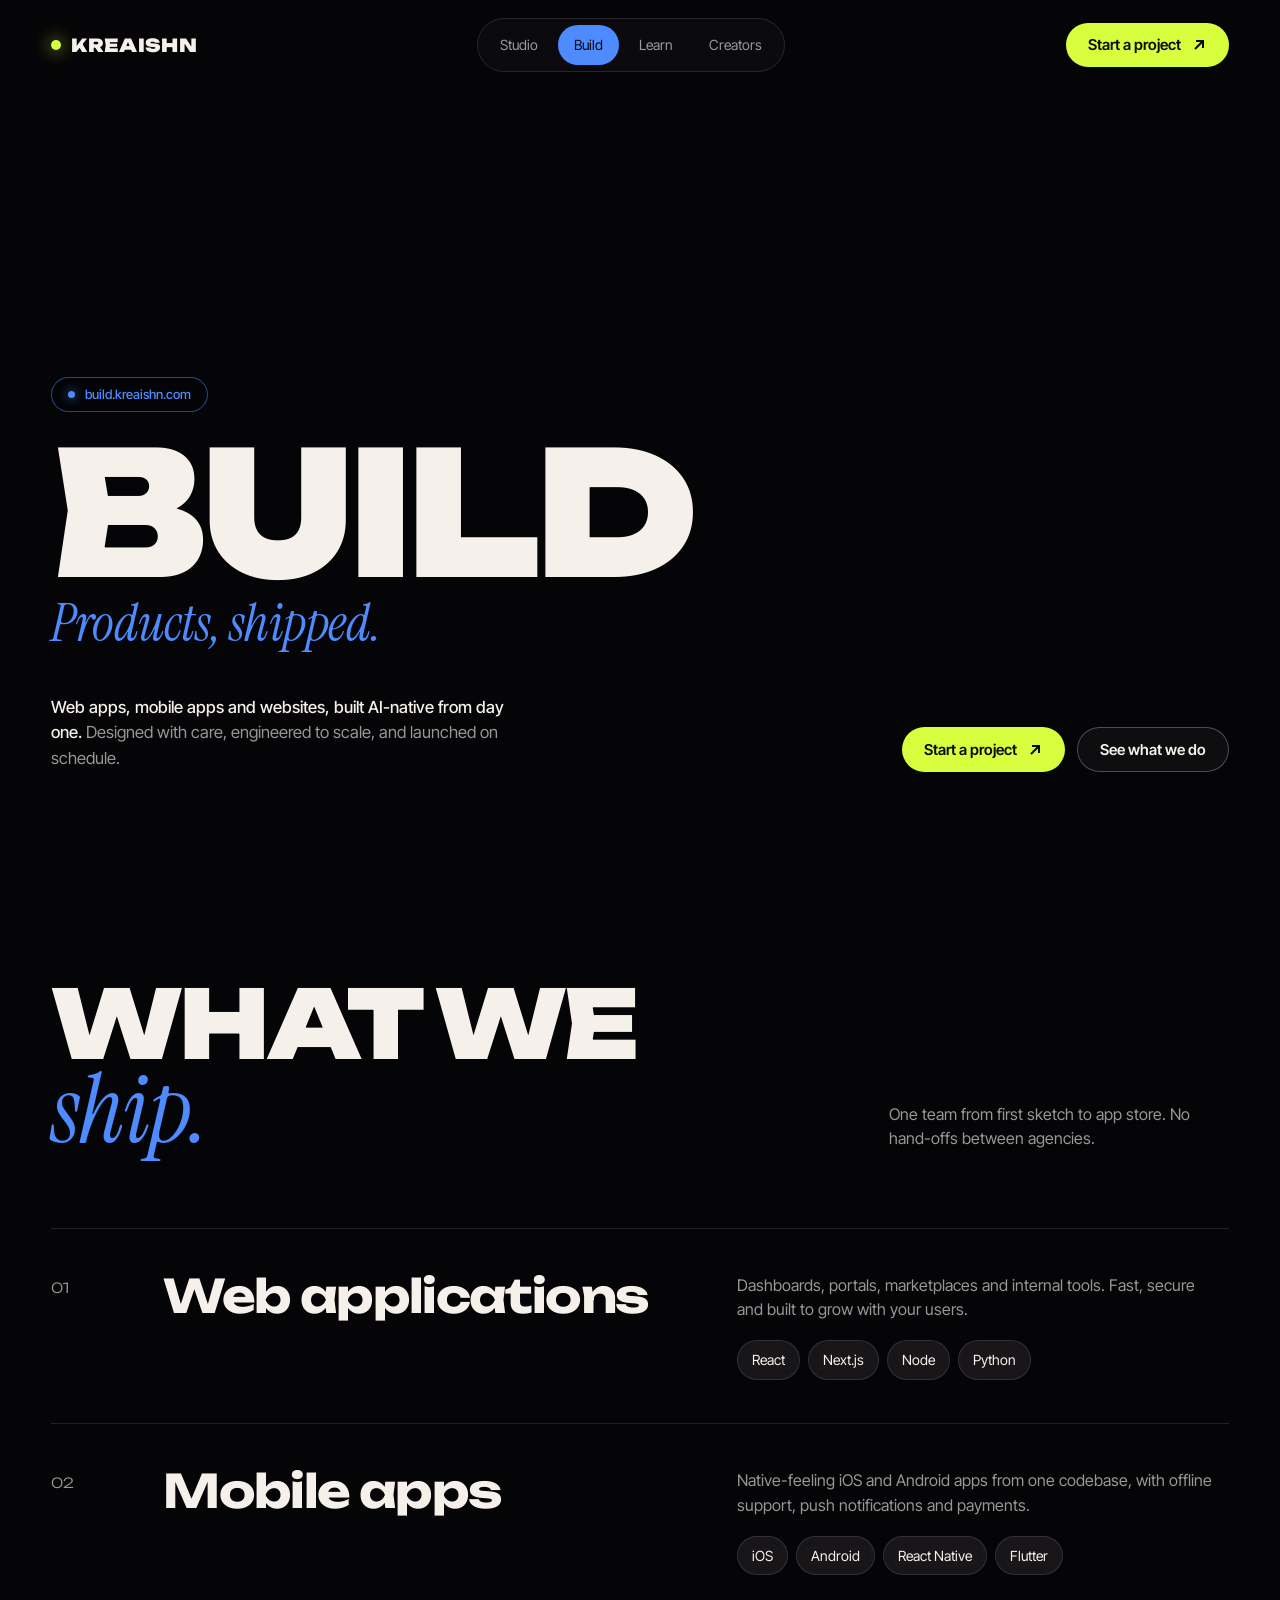
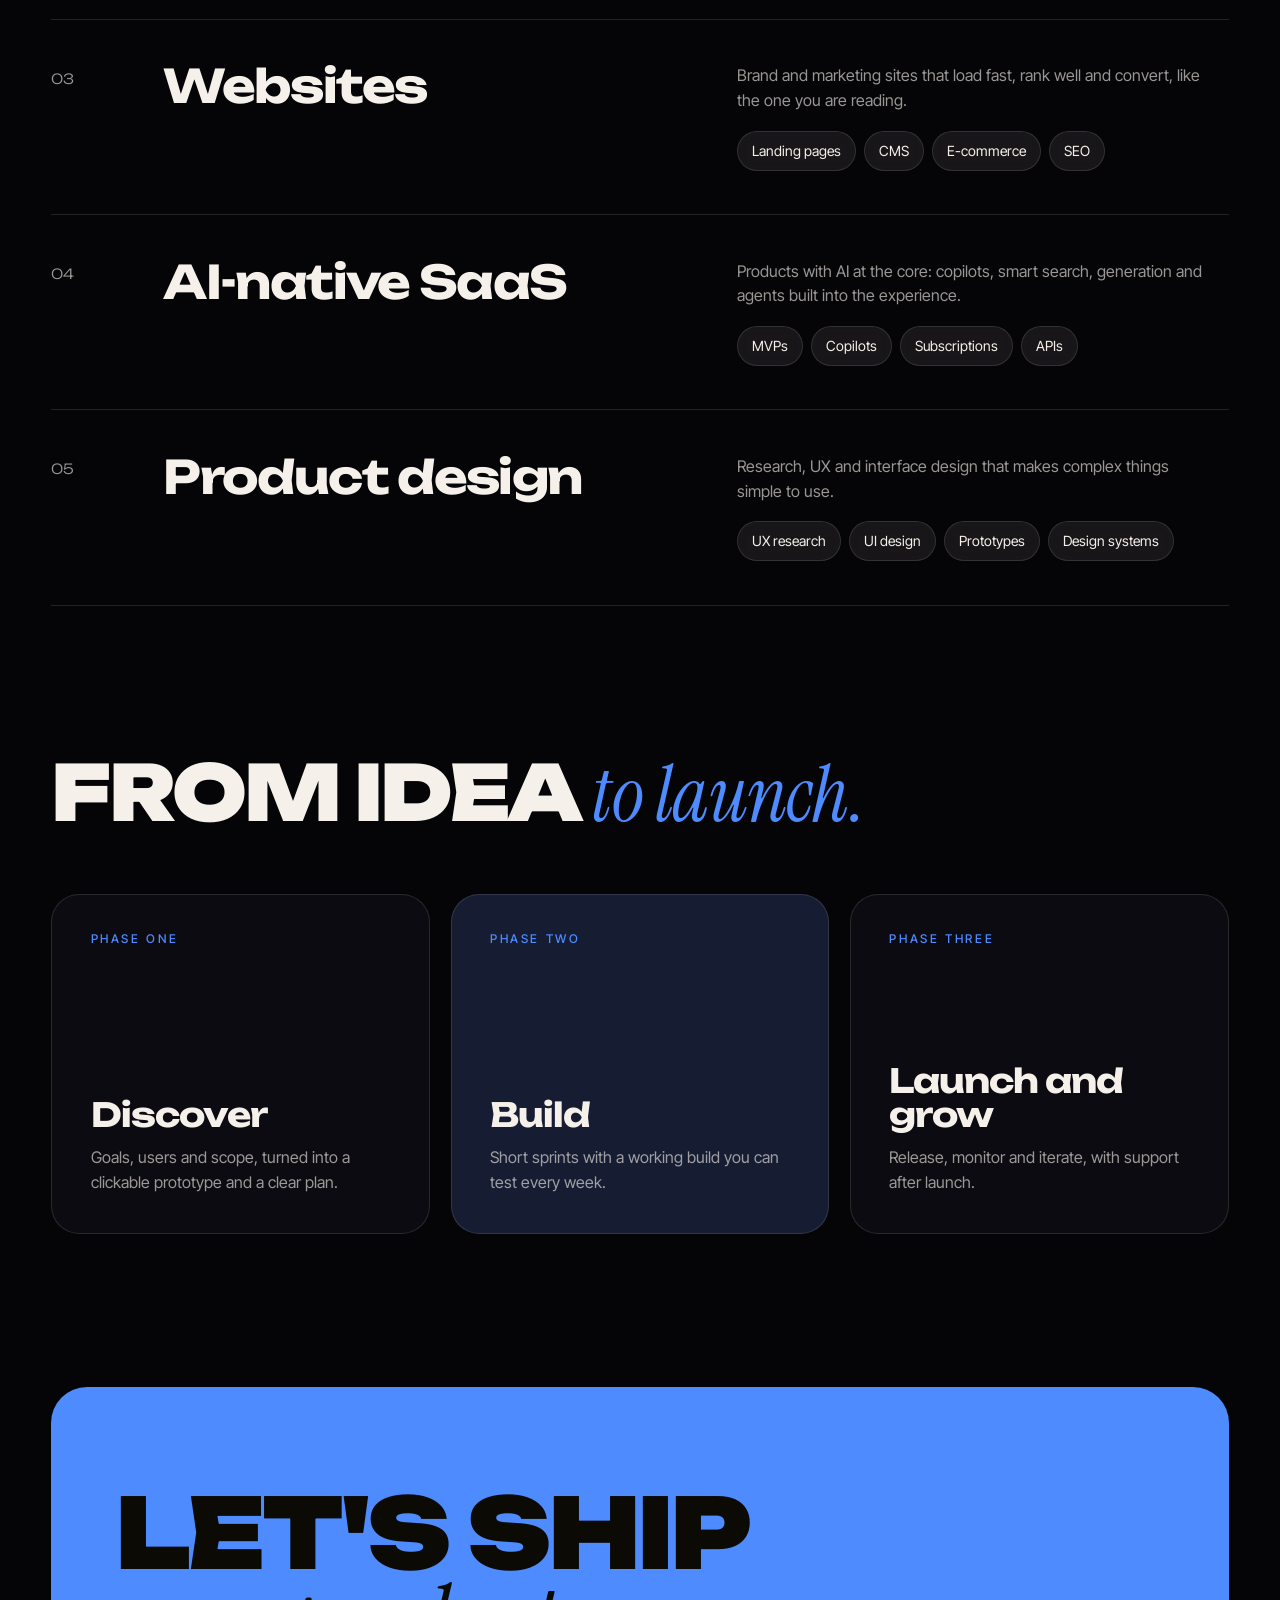
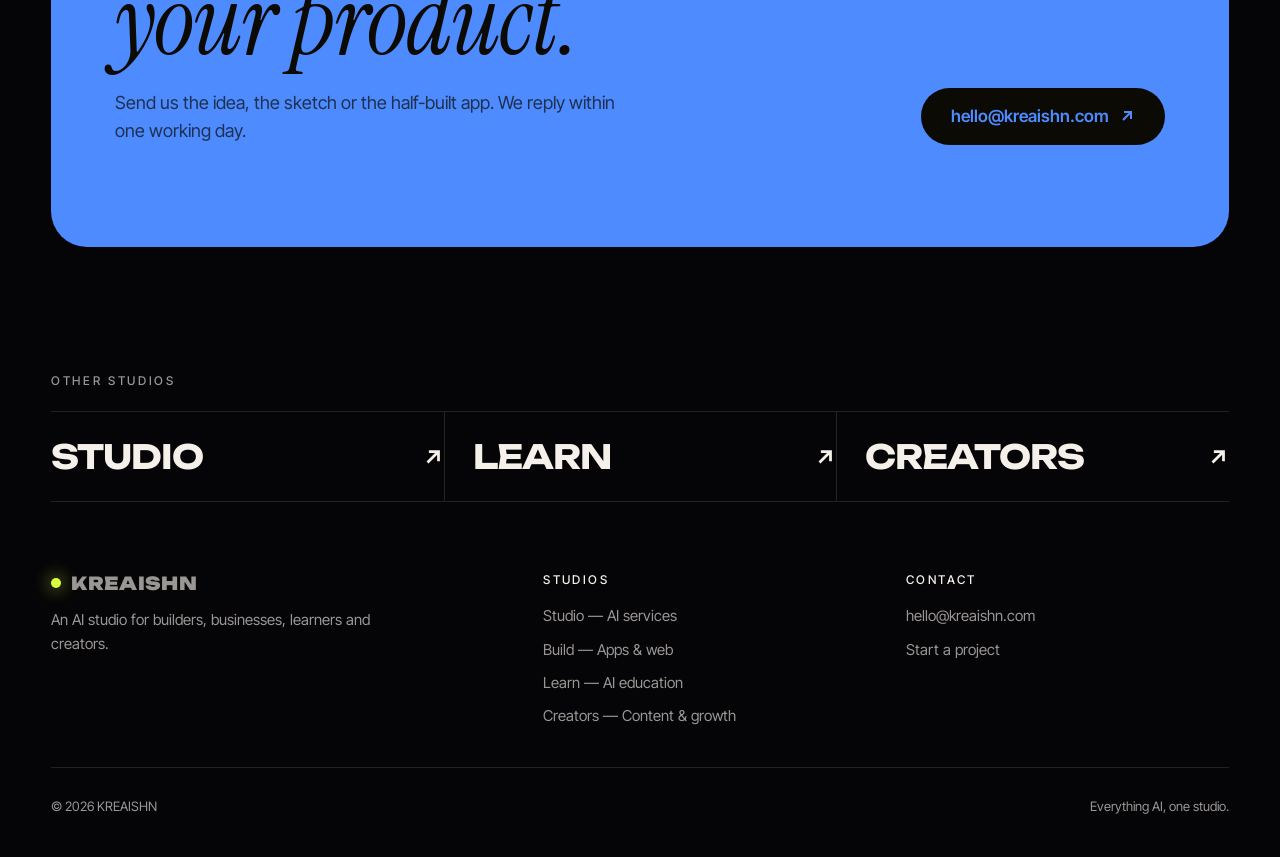
==== build.html @ a2ed54ec "Add Studio, Build, Learn and Creators inner pages Shared styles.css/main.js extracted from the homep" ====
<!doctype html>
<html lang="en">
<head>
<meta charset="utf-8">
<meta name="viewport" content="width=device-width, initial-scale=1">
<title>KREAISHN Build — Web and mobile apps</title>
<meta name="description" content="KREAISHN Build: Products, shipped.">
<link rel="preconnect" href="https://fonts.googleapis.com">
<link rel="preconnect" href="https://fonts.gstatic.com" crossorigin>
<link href="https://fonts.googleapis.com/css2?family=Unbounded:wght@300;500;700;900&family=Inter+Tight:wght@400;500;600&family=Instrument+Serif:ital@1&display=swap" rel="stylesheet">
<link rel="stylesheet" href="styles.css">
</head>
<body style="--c:var(--build)">

<header class="nav">
  <a href="index.html" class="logo" aria-label="KREAISHN home"><i></i>KREAISHN</a>
  <nav aria-label="Primary"><ul><li><a href="studio.html">Studio</a></li><li><a href="build.html" aria-current="page">Build</a></li><li><a href="learn.html">Learn</a></li><li><a href="creators.html">Creators</a></li></ul></nav>
  <a href="#contact" class="btn btn-lime">Start a project <svg viewBox="0 0 16 16" fill="none" stroke="currentColor" stroke-width="2" aria-hidden="true"><path d="M4 12 12 4M5 4h7v7"/></svg></a>
</header>

<main>
  <section class="page-hero">
    <video autoplay muted loop playsinline aria-hidden="true" src="https://d8j0ntlcm91z4.cloudfront.net/user_38xzZboKViGWJOttwIXH07lWA1P/hf_20260505_101331_74f9b798-3f00-4e86-8a01-377aa16ffeaa.mp4"></video>
    <span class="crumb">build.kreaishn.com</span>
    <h1 class="display"><span class="line"><span>Build</span></span><span class="serif">Products, shipped.</span></h1>
    <div class="hero-foot">
      <p><b>Web apps, mobile apps and websites, built AI-native from day one.</b> Designed with care, engineered to scale, and launched on schedule.</p>
      <div class="ctas">
        <a href="#contact" class="btn btn-lime">Start a project <svg viewBox="0 0 16 16" fill="none" stroke="currentColor" stroke-width="2" aria-hidden="true"><path d="M4 12 12 4M5 4h7v7"/></svg></a>
        <a href="#offers" class="btn btn-ghost">See what we do</a>
      </div>
    </div>
  </section>

  <section class="offers" id="offers">
    <div class="section-head reveal">
      <h2 class="display">What we<br><span class="serif">ship.</span></h2>
      <p>One team from first sketch to app store. No hand-offs between agencies.</p>
    </div>
    <div class="rows">
      <div class="row reveal"><span class="num">01</span><h3>Web applications</h3><div><p>Dashboards, portals, marketplaces and internal tools. Fast, secure and built to grow with your users.</p><ul class="tags"><li>React</li><li>Next.js</li><li>Node</li><li>Python</li></ul></div></div>
      <div class="row reveal"><span class="num">02</span><h3>Mobile apps</h3><div><p>Native-feeling iOS and Android apps from one codebase, with offline support, push notifications and payments.</p><ul class="tags"><li>iOS</li><li>Android</li><li>React Native</li><li>Flutter</li></ul></div></div>
      <div class="row reveal"><span class="num">03</span><h3>Websites</h3><div><p>Brand and marketing sites that load fast, rank well and convert, like the one you are reading.</p><ul class="tags"><li>Landing pages</li><li>CMS</li><li>E-commerce</li><li>SEO</li></ul></div></div>
      <div class="row reveal"><span class="num">04</span><h3>AI-native SaaS</h3><div><p>Products with AI at the core: copilots, smart search, generation and agents built into the experience.</p><ul class="tags"><li>MVPs</li><li>Copilots</li><li>Subscriptions</li><li>APIs</li></ul></div></div>
      <div class="row reveal"><span class="num">05</span><h3>Product design</h3><div><p>Research, UX and interface design that makes complex things simple to use.</p><ul class="tags"><li>UX research</li><li>UI design</li><li>Prototypes</li><li>Design systems</li></ul></div></div>
    </div>
  </section>

  <section class="formats">
    <h2 class="display reveal">From idea <span class="serif">to launch.</span></h2>
    <div class="fgrid"><div class="fcard reveal"><span class="eyebrow">Phase one</span><div><b>Discover</b><p>Goals, users and scope, turned into a clickable prototype and a clear plan.</p></div></div><div class="fcard reveal"><span class="eyebrow">Phase two</span><div><b>Build</b><p>Short sprints with a working build you can test every week.</p></div></div><div class="fcard reveal"><span class="eyebrow">Phase three</span><div><b>Launch and grow</b><p>Release, monitor and iterate, with support after launch.</p></div></div></div>
  </section>

  <section class="cta accent reveal" id="contact">
    <div>
      <h2 class="display">Let's ship <span class="serif">your product.</span></h2>
      <p>Send us the idea, the sketch or the half-built app. We reply within one working day.</p>
    </div>
    <a href="mailto:hello@kreaishn.com?subject=Build%20enquiry" class="btn">hello@kreaishn.com <svg viewBox="0 0 16 16" fill="none" stroke="currentColor" stroke-width="2" aria-hidden="true"><path d="M4 12 12 4M5 4h7v7"/></svg></a>
  </section>

  <section class="others">
    <h4 class="eyebrow">Other studios</h4>
    <div class="olinks"><a href="studio.html" style="--oc:var(--studio)">Studio<svg viewBox="0 0 16 16" fill="none" stroke="currentColor" stroke-width="2" aria-hidden="true"><path d="M4 12 12 4M5 4h7v7"/></svg></a><a href="learn.html" style="--oc:var(--learn)">Learn<svg viewBox="0 0 16 16" fill="none" stroke="currentColor" stroke-width="2" aria-hidden="true"><path d="M4 12 12 4M5 4h7v7"/></svg></a><a href="creators.html" style="--oc:var(--creators)">Creators<svg viewBox="0 0 16 16" fill="none" stroke="currentColor" stroke-width="2" aria-hidden="true"><path d="M4 12 12 4M5 4h7v7"/></svg></a></div>
  </section>
</main>

<footer>
  <div><a href="index.html" class="logo"><i></i>KREAISHN</a><p style="margin-top:16px;max-width:320px">An AI studio for builders, businesses, learners and creators.</p></div>
  <div><h4>Studios</h4><ul>
    <li><a href="studio.html">Studio — AI services</a></li>
    <li><a href="build.html">Build — Apps &amp; web</a></li>
    <li><a href="learn.html">Learn — AI education</a></li>
    <li><a href="creators.html">Creators — Content &amp; growth</a></li>
  </ul></div>
  <div><h4>Contact</h4><ul>
    <li><a href="mailto:hello@kreaishn.com">hello@kreaishn.com</a></li>
    <li><a href="#contact">Start a project</a></li>
  </ul></div>
  <div class="legal"><span>© <span id="yr">2026</span> KREAISHN</span><span>Everything AI, one studio.</span></div>
</footer>

<script src="main.js"></script>
</body>
</html>
---- styles.css ----
html, body { background: #050407; }
:root {
  --bg: #050407;
  --ink: #F5F1EA;
  --mute: rgba(245, 241, 234, .62);
  --line: rgba(245, 241, 234, .12);
  --lime: #D7FF3D;
  --studio: #A58BFF;
  --build: #4D8BFF;
  --learn: #FFB547;
  --creators: #FF5FA2;
  --ease: cubic-bezier(.22, 1, .36, 1);
  --pad: clamp(20px, 4vw, 56px);
}
*, *::before, *::after { box-sizing: border-box; margin: 0; padding: 0; }
body { color: var(--ink); font: 400 16px/1.55 "Inter Tight", system-ui, sans-serif; overflow-x: hidden; -webkit-font-smoothing: antialiased; }
a { color: inherit; text-decoration: none; }
:focus-visible { outline: 2px solid var(--lime); outline-offset: 4px; border-radius: 6px; }
.display { font-family: "Unbounded", sans-serif; font-weight: 900; letter-spacing: -.04em; line-height: .88; text-transform: uppercase; }
.serif { font-family: "Instrument Serif", serif; font-style: italic; font-weight: 400; text-transform: none; letter-spacing: -.01em; }
.eyebrow { font: 500 12px/1 "Inter Tight", sans-serif; letter-spacing: .22em; text-transform: uppercase; color: var(--mute); }

/* NAV */
.nav { position: fixed; inset: 18px var(--pad) auto; z-index: 50; display: flex; align-items: center; justify-content: space-between; gap: 16px; }
.logo { font: 900 18px/1 "Unbounded", sans-serif; letter-spacing: .02em; display: flex; align-items: center; gap: 10px; }
.logo i { width: 10px; height: 10px; border-radius: 50%; background: var(--lime); box-shadow: 0 0 18px var(--lime); }
.nav ul { display: flex; gap: 4px; list-style: none; padding: 6px; border-radius: 999px; background: rgba(20, 18, 26, .45); border: 1px solid var(--line); backdrop-filter: blur(16px); -webkit-backdrop-filter: blur(16px); }
.nav ul a { display: block; padding: 9px 16px; border-radius: 999px; font-size: 14px; color: var(--mute); transition: color .3s, background .3s; }
.nav ul a:hover { color: var(--ink); background: rgba(245, 241, 234, .08); }
.btn { display: inline-flex; align-items: center; gap: 10px; padding: 14px 22px; border-radius: 999px; font: 600 15px/1 "Inter Tight", sans-serif; transition: transform .4s var(--ease), background .3s, color .3s; }
.btn svg { width: 16px; height: 16px; transition: transform .4s var(--ease); }
.btn:hover svg { transform: translate(3px, -3px); }
.btn-lime { background: var(--lime); color: #0B0A05; }
.btn-lime:hover { transform: translateY(-2px); }
.btn-ghost { border: 1px solid rgba(245, 241, 234, .28); background: rgba(245, 241, 234, .04); backdrop-filter: blur(10px); }
.btn-ghost:hover { background: rgba(245, 241, 234, .12); }

/* HERO */
.hero { position: relative; min-height: 100svh; display: flex; flex-direction: column; justify-content: flex-end; padding: 140px var(--pad) 40px; overflow: hidden; isolation: isolate; }
.hero video { position: absolute; inset: 0; width: 100%; height: 100%; object-fit: cover; z-index: -2; opacity: .9; }
.hero::after { content: ""; position: absolute; inset: 0; z-index: -1; background: linear-gradient(180deg, rgba(5, 4, 7, .55) 0%, rgba(5, 4, 7, 0) 30%, rgba(5, 4, 7, .2) 60%, #050407 100%); }
.hero h1 { font-size: clamp(34px, 10.6vw, 196px); }
.hero h1 .serif { font-size: .82em; color: var(--studio); display: inline-block; transform: translateY(-.02em); }
.line { display: block; overflow: hidden; padding-bottom: .04em; }
.line > span { display: inline-block; transform: translateY(105%); animation: rise 1.2s var(--ease) forwards; }
.line:nth-child(2) > span { animation-delay: .12s; }
@keyframes rise { to { transform: none; } }
.hero-foot { margin-top: clamp(28px, 4vw, 48px); display: grid; grid-template-columns: 1.1fr 1fr auto; gap: 32px; align-items: end; opacity: 0; animation: fade 1s .6s var(--ease) forwards; }
@keyframes fade { to { opacity: 1; } }
.hero-foot p { max-width: 460px; font-size: clamp(16px, 1.3vw, 19px); color: var(--mute); }
.hero-foot p b { color: var(--ink); font-weight: 500; }
.ctas { display: flex; gap: 12px; flex-wrap: wrap; }
.domains { display: flex; flex-direction: column; gap: 6px; font: 500 13px/1.3 "Inter Tight", sans-serif; color: var(--mute); text-align: right; }
.domains span::before { content: ""; display: inline-block; width: 7px; height: 7px; border-radius: 50%; margin-right: 8px; background: var(--c); }

/* MARQUEE */
.marquee { border-block: 1px solid var(--line); overflow: hidden; padding: 26px 0; }
.track { display: flex; gap: 48px; width: max-content; animation: scroll 40s linear infinite; }
.track span { font: 700 clamp(28px, 3.6vw, 52px)/1 "Unbounded", sans-serif; letter-spacing: -.03em; text-transform: uppercase; white-space: nowrap; display: flex; align-items: center; gap: 48px; }
.track span::after { content: "✦"; color: var(--lime); font-size: .5em; }
.track span:nth-child(even) { color: transparent; -webkit-text-stroke: 1px rgba(245, 241, 234, .5); }
@keyframes scroll { to { transform: translateX(-50%); } }

/* WORLDS */
.worlds { padding: clamp(96px, 12vw, 180px) var(--pad); }
.section-head { display: grid; grid-template-columns: 1fr auto; gap: 32px; align-items: end; margin-bottom: clamp(48px, 6vw, 88px); }
.section-head h2 { font-size: clamp(44px, 7.4vw, 128px); }
.section-head h2 .serif { color: var(--lime); }
.section-head p { max-width: 340px; color: var(--mute); }
.grid { display: grid; grid-template-columns: repeat(2, 1fr); gap: clamp(14px, 1.6vw, 24px); }
.card { --c: var(--studio); position: relative; min-height: clamp(520px, 52vw, 720px); border-radius: 28px; overflow: hidden; isolation: isolate; padding: clamp(24px, 2.6vw, 40px); display: flex; flex-direction: column; justify-content: space-between; border: 1px solid var(--line); background: #0D0B12; transition: transform .7s var(--ease), border-color .5s; }
.card:hover { transform: translateY(-6px); border-color: color-mix(in srgb, var(--c) 60%, transparent); }
.card video { position: absolute; inset: 0; width: 100%; height: 100%; object-fit: cover; z-index: -2; opacity: .75; transform: scale(1.04); transition: opacity .7s, transform 1.4s var(--ease); }
.card:hover video { opacity: 1; transform: scale(1); }
.card::after { content: ""; position: absolute; inset: 0; z-index: -1; background: linear-gradient(180deg, rgba(5, 4, 7, .7) 0%, rgba(5, 4, 7, .1) 38%, rgba(5, 4, 7, .55) 62%, rgba(5, 4, 7, .96) 100%); }
.card-top { display: flex; justify-content: space-between; align-items: flex-start; gap: 16px; }
.num { font: 300 14px/1 "Unbounded", sans-serif; color: var(--mute); }
.sub { font: 500 13px/1 "Inter Tight", sans-serif; padding: 9px 14px; border-radius: 999px; background: rgba(5, 4, 7, .5); backdrop-filter: blur(10px); border: 1px solid color-mix(in srgb, var(--c) 45%, transparent); color: var(--c); white-space: nowrap; }
.card h3 { font-size: clamp(38px, 5.4vw, 92px); }
.card h3 em { display: block; font-size: .42em; margin-top: .3em; color: var(--c); }
.tags { display: flex; flex-wrap: wrap; gap: 8px; margin-top: 22px; list-style: none; }
.tags li { font-size: 14px; padding: 8px 14px; border-radius: 999px; background: rgba(245, 241, 234, .08); border: 1px solid var(--line); backdrop-filter: blur(8px); }
.go { position: absolute; right: clamp(24px, 2.6vw, 40px); bottom: clamp(24px, 2.6vw, 40px); width: 56px; height: 56px; border-radius: 50%; display: grid; place-items: center; background: var(--c); color: #0B0A05; transition: transform .5s var(--ease); }
.go svg { width: 20px; height: 20px; }
.card:hover .go { transform: rotate(45deg) scale(1.08); }
.card-body { padding-right: 72px; }

/* WORDMARK (signature): video shows through the letters */
.wordmark { position: relative; overflow: hidden; isolation: isolate; }
.wordmark video { position: absolute; inset: 0; width: 100%; height: 100%; object-fit: cover; object-position: center 35%; z-index: -1; }
.wordmark .mask { background: var(--bg); mix-blend-mode: multiply; padding: 2vw 0 1vw; }
.wordmark .mask span { display: block; text-align: center; color: #fff; font: 900 14vw/.8 "Unbounded", sans-serif; letter-spacing: -.05em; white-space: nowrap; }

/* HOW */
.how { padding: clamp(96px, 12vw, 180px) var(--pad); }
.how h2 { font-size: clamp(40px, 6.4vw, 112px); max-width: 14ch; }
.how h2 .serif { color: var(--creators); }
.steps { display: grid; grid-template-columns: repeat(4, 1fr); margin-top: clamp(56px, 7vw, 100px); border-top: 1px solid var(--line); }
.step { padding: 32px 28px 0 0; }
.step + .step { padding-left: 28px; border-left: 1px solid var(--line); }
.step b { font: 700 clamp(24px, 2.2vw, 34px)/1 "Unbounded", sans-serif; letter-spacing: -.03em; display: block; margin: 18px 0 12px; }
.step p { color: var(--mute); max-width: 300px; }

/* CTA */
.cta { margin: 0 var(--pad); border-radius: 36px; padding: clamp(56px, 8vw, 120px) clamp(24px, 5vw, 80px); background: var(--lime); color: #0B0A05; display: grid; grid-template-columns: 1fr auto; gap: 40px; align-items: end; }
.cta h2 { font-size: clamp(44px, 7.6vw, 136px); }
.cta h2 .serif { color: #0B0A05; }
.cta .btn { background: #0B0A05; color: var(--lime); padding: 20px 30px; font-size: 17px; }
.cta p { margin-top: 24px; max-width: 520px; font-size: 18px; color: rgba(11, 10, 5, .7); }

footer { padding: 72px var(--pad) 40px; display: grid; grid-template-columns: 1.4fr repeat(2, 1fr); gap: 40px; color: var(--mute); font-size: 15px; }
footer h4 { color: var(--ink); font: 500 12px/1 "Inter Tight", sans-serif; letter-spacing: .2em; text-transform: uppercase; margin-bottom: 18px; }
footer ul { list-style: none; display: grid; gap: 10px; }
footer a:hover { color: var(--ink); }
.legal { grid-column: 1 / -1; display: flex; justify-content: space-between; padding-top: 28px; border-top: 1px solid var(--line); font-size: 13px; }

/* reveal on scroll */
.reveal { opacity: 0; transform: translateY(40px); transition: opacity 1s var(--ease), transform 1.1s var(--ease); }
.reveal.in { opacity: 1; transform: none; }

@media (max-width: 960px) {
  .nav ul { display: none; }
  .hero-foot { grid-template-columns: 1fr; }
  .domains { text-align: left; }
  .section-head, .cta { grid-template-columns: 1fr; }
  .grid { grid-template-columns: 1fr; }
  .steps { grid-template-columns: 1fr 1fr; }
  .step:nth-child(3) { padding-left: 0; border-left: 0; }
  footer { grid-template-columns: 1fr 1fr; }
  footer > div:first-child { grid-column: 1 / -1; }
}
@media (max-width: 560px) {
  .nav .btn { padding: 11px 16px; font-size: 14px; }
  .steps { grid-template-columns: 1fr; }
  .step + .step { padding-left: 0; border-left: 0; border-top: 1px solid var(--line); margin-top: 32px; }
  .card { min-height: 560px; border-radius: 22px; }
  .legal { flex-direction: column; gap: 8px; }
}
@media (prefers-reduced-motion: reduce) {
  *, *::before, *::after { animation-duration: .01ms !important; animation-iteration-count: 1 !important; transition-duration: .01ms !important; }
  .line > span { transform: none; }
  .hero-foot, .reveal { opacity: 1; transform: none; }
}

/* ===== INNER PAGES (body sets --c to the studio accent) ===== */
.nav ul a[aria-current="page"] { color: #0B0A05; background: var(--c); }
.page-hero { position: relative; min-height: 92svh; display: flex; flex-direction: column; justify-content: flex-end; padding: 150px var(--pad) 56px; overflow: hidden; isolation: isolate; }
.page-hero video { position: absolute; inset: 0; width: 100%; height: 100%; object-fit: cover; z-index: -2; }
.page-hero::after { content: ""; position: absolute; inset: 0; z-index: -1; background: linear-gradient(180deg, rgba(5, 4, 7, .6) 0%, rgba(5, 4, 7, .05) 35%, rgba(5, 4, 7, .45) 65%, #050407 100%); }
.crumb { display: inline-flex; align-items: center; gap: 10px; margin-bottom: 24px; font: 500 13px/1 "Inter Tight", sans-serif; padding: 10px 16px; border-radius: 999px; background: rgba(5, 4, 7, .5); backdrop-filter: blur(10px); border: 1px solid color-mix(in srgb, var(--c) 50%, transparent); color: var(--c); align-self: flex-start; }
.crumb::before { content: ""; width: 7px; height: 7px; border-radius: 50%; background: var(--c); box-shadow: 0 0 12px var(--c); }
.page-hero h1 { font-size: clamp(44px, 13.5vw, 240px); }
.page-hero h1 .serif { display: block; font-size: max(.3em, 28px); color: var(--c); margin-top: .12em; }
.page-hero .hero-foot { grid-template-columns: 1fr auto; }

.offers { padding: clamp(96px, 12vw, 180px) var(--pad); }
.offers .section-head h2 .serif { color: var(--c); }
.rows { border-top: 1px solid var(--line); }
.row { display: grid; grid-template-columns: 80px 1.1fr 1fr; gap: 32px; align-items: start; padding: clamp(28px, 3.4vw, 48px) 0; border-bottom: 1px solid var(--line); position: relative; }
.row::before { content: ""; position: absolute; left: 0; bottom: -1px; height: 1px; width: 0; background: var(--c); transition: width .9s var(--ease); }
.row:hover::before { width: 100%; }
.row .num { padding-top: .6em; }
.row h3 { font: 700 clamp(28px, 3.6vw, 60px)/1 "Unbounded", sans-serif; letter-spacing: -.035em; transition: color .4s, transform .6s var(--ease); }
.row:hover h3 { color: var(--c); transform: translateX(8px); }
.row p { color: var(--mute); font-size: clamp(16px, 1.2vw, 18px); max-width: 480px; }
.row .tags { margin-top: 18px; }

.formats { padding: 0 var(--pad) clamp(96px, 12vw, 180px); }
.formats h2 { font-size: clamp(40px, 6vw, 104px); margin-bottom: clamp(40px, 5vw, 72px); }
.formats h2 .serif { color: var(--c); }
.fgrid { display: grid; grid-template-columns: repeat(3, 1fr); gap: clamp(14px, 1.6vw, 24px); }
.fcard { border-radius: 28px; padding: clamp(28px, 3vw, 44px); background: #0D0B12; border: 1px solid var(--line); min-height: 340px; display: flex; flex-direction: column; justify-content: space-between; transition: border-color .5s, transform .7s var(--ease); }
.fcard:hover { border-color: color-mix(in srgb, var(--c) 60%, transparent); transform: translateY(-6px); }
.fcard:nth-child(2) { background: color-mix(in srgb, var(--c) 14%, #0D0B12); }
.fcard b { font: 700 clamp(28px, 2.6vw, 40px)/1 "Unbounded", sans-serif; letter-spacing: -.03em; display: block; margin: 20px 0 14px; }
.fcard p { color: var(--mute); }
.fcard .eyebrow { color: var(--c); }

.cta.accent { background: var(--c); }
.cta.accent .btn { color: var(--c); }

.others { padding: clamp(96px, 10vw, 150px) var(--pad) 0; }
.others h4 { margin-bottom: 24px; }
.olinks { display: grid; grid-template-columns: repeat(3, 1fr); border-top: 1px solid var(--line); }
.olinks a { padding: 28px 0; display: flex; justify-content: space-between; align-items: center; gap: 16px; border-bottom: 1px solid var(--line); font: 700 clamp(22px, 2.6vw, 40px)/1 "Unbounded", sans-serif; letter-spacing: -.03em; text-transform: uppercase; transition: color .4s; }
.olinks a + a { padding-left: 28px; border-left: 1px solid var(--line); }
.olinks a:hover { color: var(--oc); }
.olinks svg { width: 22px; height: 22px; flex: none; transition: transform .5s var(--ease); }
.olinks a:hover svg { transform: rotate(45deg); }

@media (max-width: 960px) {
  .page-hero .hero-foot { grid-template-columns: 1fr; }
  .row { grid-template-columns: 48px 1fr; }
  .row > div:last-child { grid-column: 2; }
  .fgrid, .olinks { grid-template-columns: 1fr; }
  .fcard { min-height: 240px; }
  .olinks a + a { padding-left: 0; border-left: 0; }
}
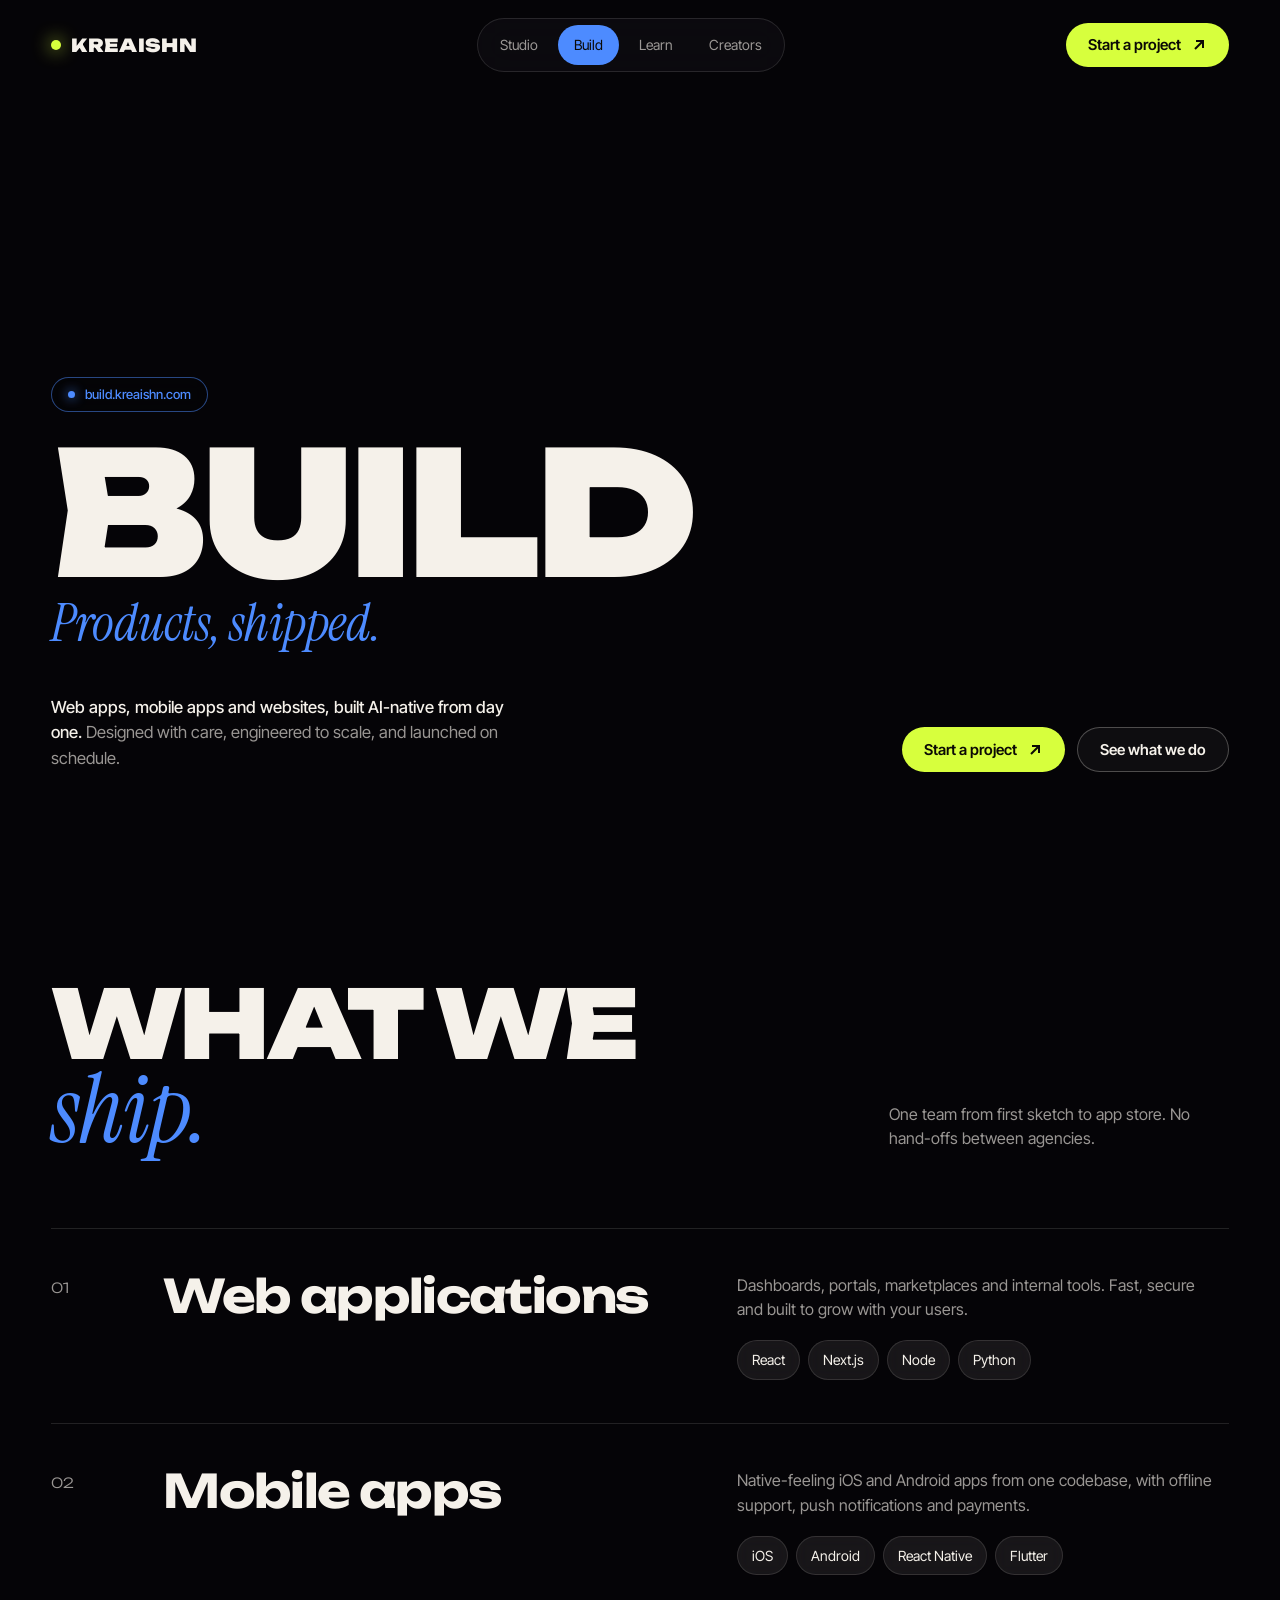
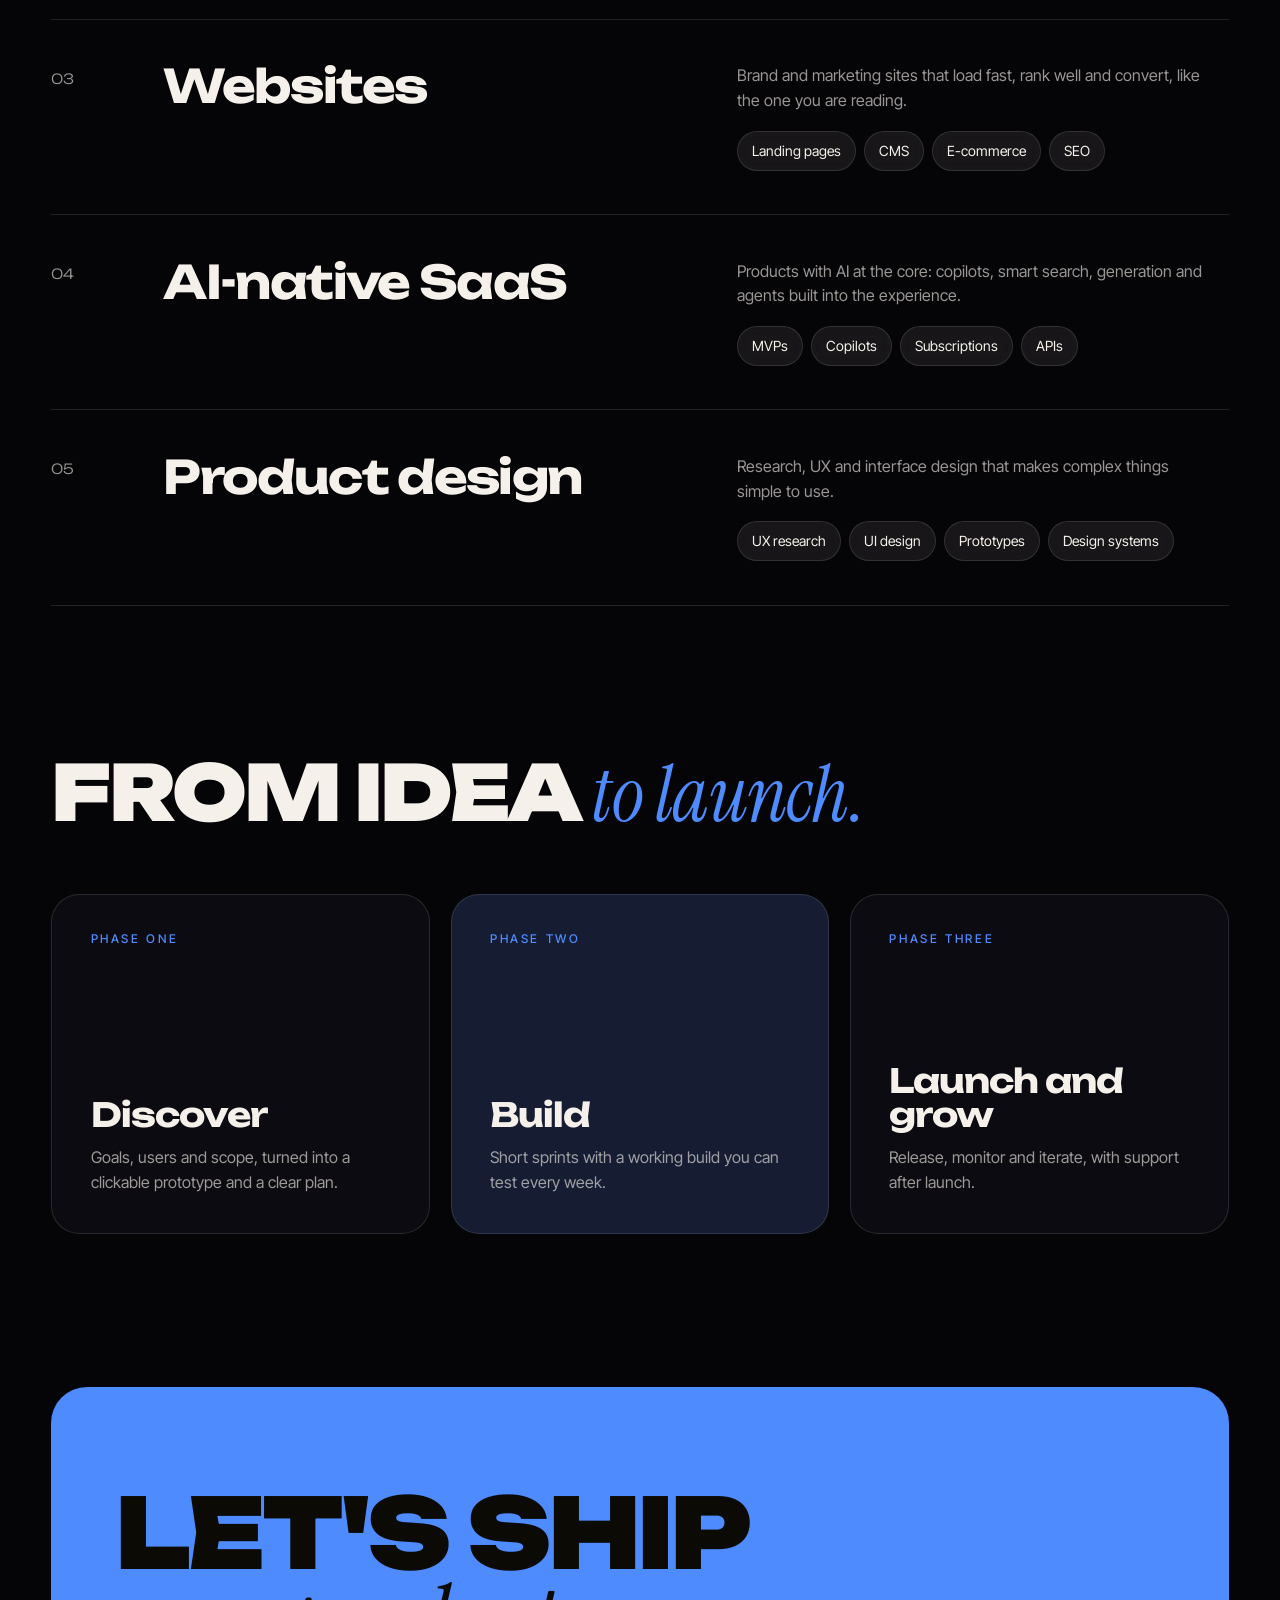
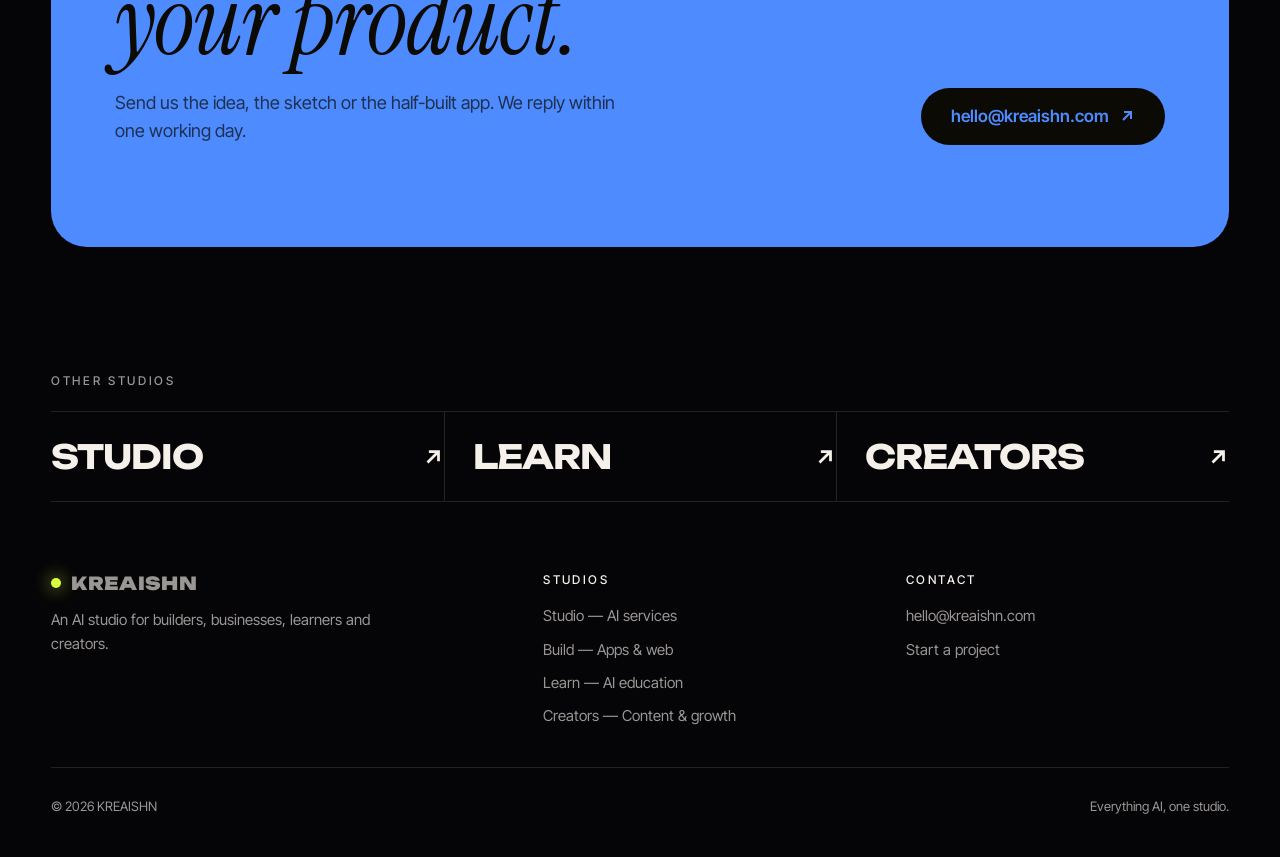
==== commit 67efaf3c: "Add hover video cards and scroll reveal to service rows Desktop: cursor-following video card with ti" ====
--- a/build.html
+++ b/build.html
@@ -38,11 +38,11 @@
       <p>One team from first sketch to app store. No hand-offs between agencies.</p>
     </div>
     <div class="rows">
-      <div class="row reveal"><span class="num">01</span><h3>Web applications</h3><div><p>Dashboards, portals, marketplaces and internal tools. Fast, secure and built to grow with your users.</p><ul class="tags"><li>React</li><li>Next.js</li><li>Node</li><li>Python</li></ul></div></div>
-      <div class="row reveal"><span class="num">02</span><h3>Mobile apps</h3><div><p>Native-feeling iOS and Android apps from one codebase, with offline support, push notifications and payments.</p><ul class="tags"><li>iOS</li><li>Android</li><li>React Native</li><li>Flutter</li></ul></div></div>
-      <div class="row reveal"><span class="num">03</span><h3>Websites</h3><div><p>Brand and marketing sites that load fast, rank well and convert, like the one you are reading.</p><ul class="tags"><li>Landing pages</li><li>CMS</li><li>E-commerce</li><li>SEO</li></ul></div></div>
-      <div class="row reveal"><span class="num">04</span><h3>AI-native SaaS</h3><div><p>Products with AI at the core: copilots, smart search, generation and agents built into the experience.</p><ul class="tags"><li>MVPs</li><li>Copilots</li><li>Subscriptions</li><li>APIs</li></ul></div></div>
-      <div class="row reveal"><span class="num">05</span><h3>Product design</h3><div><p>Research, UX and interface design that makes complex things simple to use.</p><ul class="tags"><li>UX research</li><li>UI design</li><li>Prototypes</li><li>Design systems</li></ul></div></div>
+      <div class="row reveal" data-video="https://d8j0ntlcm91z4.cloudfront.net/user_38xzZboKViGWJOttwIXH07lWA1P/hf_20260516_123323_f909c2b8-ff6c-4edf-882b-8ebcdbe389b5.mp4"><span class="num">01</span><h3>Web applications</h3><div><video class="row-media" data-src="https://d8j0ntlcm91z4.cloudfront.net/user_38xzZboKViGWJOttwIXH07lWA1P/hf_20260516_123323_f909c2b8-ff6c-4edf-882b-8ebcdbe389b5.mp4" muted loop playsinline aria-hidden="true"></video><p>Dashboards, portals, marketplaces and internal tools. Fast, secure and built to grow with your users.</p><ul class="tags"><li>React</li><li>Next.js</li><li>Node</li><li>Python</li></ul></div></div>
+      <div class="row reveal" data-video="https://d8j0ntlcm91z4.cloudfront.net/user_38xzZboKViGWJOttwIXH07lWA1P/hf_20260508_215831_c6a8989c-d716-4d8d-8745-e972a2eec711.mp4"><span class="num">02</span><h3>Mobile apps</h3><div><video class="row-media" data-src="https://d8j0ntlcm91z4.cloudfront.net/user_38xzZboKViGWJOttwIXH07lWA1P/hf_20260508_215831_c6a8989c-d716-4d8d-8745-e972a2eec711.mp4" muted loop playsinline aria-hidden="true"></video><p>Native-feeling iOS and Android apps from one codebase, with offline support, push notifications and payments.</p><ul class="tags"><li>iOS</li><li>Android</li><li>React Native</li><li>Flutter</li></ul></div></div>
+      <div class="row reveal" data-video="https://d8j0ntlcm91z4.cloudfront.net/user_38xzZboKViGWJOttwIXH07lWA1P/hf_20260325_125119_8e5ae31c-0021-4396-bc08-f7aebeb877a2.mp4"><span class="num">03</span><h3>Websites</h3><div><video class="row-media" data-src="https://d8j0ntlcm91z4.cloudfront.net/user_38xzZboKViGWJOttwIXH07lWA1P/hf_20260325_125119_8e5ae31c-0021-4396-bc08-f7aebeb877a2.mp4" muted loop playsinline aria-hidden="true"></video><p>Brand and marketing sites that load fast, rank well and convert, like the one you are reading.</p><ul class="tags"><li>Landing pages</li><li>CMS</li><li>E-commerce</li><li>SEO</li></ul></div></div>
+      <div class="row reveal" data-video="https://d8j0ntlcm91z4.cloudfront.net/user_38xzZboKViGWJOttwIXH07lWA1P/hf_20260508_064122_c4750c0e-7476-4b44-94a2-a85a65c63bf2.mp4"><span class="num">04</span><h3>AI-native SaaS</h3><div><video class="row-media" data-src="https://d8j0ntlcm91z4.cloudfront.net/user_38xzZboKViGWJOttwIXH07lWA1P/hf_20260508_064122_c4750c0e-7476-4b44-94a2-a85a65c63bf2.mp4" muted loop playsinline aria-hidden="true"></video><p>Products with AI at the core: copilots, smart search, generation and agents built into the experience.</p><ul class="tags"><li>MVPs</li><li>Copilots</li><li>Subscriptions</li><li>APIs</li></ul></div></div>
+      <div class="row reveal" data-video="https://d8j0ntlcm91z4.cloudfront.net/user_38xzZboKViGWJOttwIXH07lWA1P/hf_20260418_080021_d598092b-c4c2-4e53-8e46-94cf9064cd50.mp4"><span class="num">05</span><h3>Product design</h3><div><video class="row-media" data-src="https://d8j0ntlcm91z4.cloudfront.net/user_38xzZboKViGWJOttwIXH07lWA1P/hf_20260418_080021_d598092b-c4c2-4e53-8e46-94cf9064cd50.mp4" muted loop playsinline aria-hidden="true"></video><p>Research, UX and interface design that makes complex things simple to use.</p><ul class="tags"><li>UX research</li><li>UI design</li><li>Prototypes</li><li>Design systems</li></ul></div></div>
     </div>
   </section>
 
--- a/styles.css
+++ b/styles.css
@@ -196,3 +196,25 @@
   .fcard { min-height: 240px; }
   .olinks a + a { padding-left: 0; border-left: 0; }
 }
+
+/* Row hover: accent glow sweep + cursor-following video card (desktop), inline video (touch) */
+/* rows sit above the floating card so the hovered title stays readable */
+.row { isolation: isolate; z-index: 2; }
+.row:hover h3 { text-shadow: 0 4px 40px rgba(5, 4, 7, .85); }
+.row::after { content: ""; position: absolute; inset: 0 calc(var(--pad) * -1); z-index: -1; background: linear-gradient(90deg, color-mix(in srgb, var(--c) 22%, transparent), color-mix(in srgb, var(--c) 6%, transparent) 55%, transparent); transform: scaleX(0); transform-origin: left; transition: transform .9s var(--ease); }
+.row:hover::after { transform: scaleX(1); }
+/* rule stays visible; the row's content rises in, staggered */
+.row.reveal { opacity: 1; transform: none; }
+.row.reveal > * { opacity: 0; transform: translateY(56px); transition: opacity .9s var(--ease), transform 1.1s var(--ease), color .4s; }
+.row.reveal.in > * { opacity: 1; transform: none; }
+.row.reveal.in > :nth-child(2) { transition-delay: .07s; }
+.row.reveal.in > :nth-child(3) { transition-delay: .14s; }
+.row.reveal.in:hover h3 { transform: translateX(8px); transition-delay: 0s; }
+.peek { position: fixed; left: 0; top: 0; z-index: 1; width: 360px; aspect-ratio: 4 / 3; border-radius: 22px; overflow: hidden; pointer-events: none; opacity: 0; background: #0D0B12; border: 1px solid color-mix(in srgb, var(--c) 55%, transparent); box-shadow: 0 40px 90px -30px color-mix(in srgb, var(--c) 60%, transparent); will-change: transform, opacity; }
+.peek video { position: absolute; inset: 0; width: 100%; height: 100%; object-fit: cover; opacity: 0; transform: scale(1.12); transition: opacity .45s, transform 1s var(--ease); }
+.peek video.on { opacity: 1; transform: none; }
+.row-media { display: none; }
+@media (hover: none) {
+  .row-media { display: block; width: 100%; aspect-ratio: 16 / 10; object-fit: cover; border-radius: 18px; margin-bottom: 18px; border: 1px solid color-mix(in srgb, var(--c) 40%, transparent); }
+}
+@media (prefers-reduced-motion: reduce) { .row.reveal > * { opacity: 1; transform: none; } }
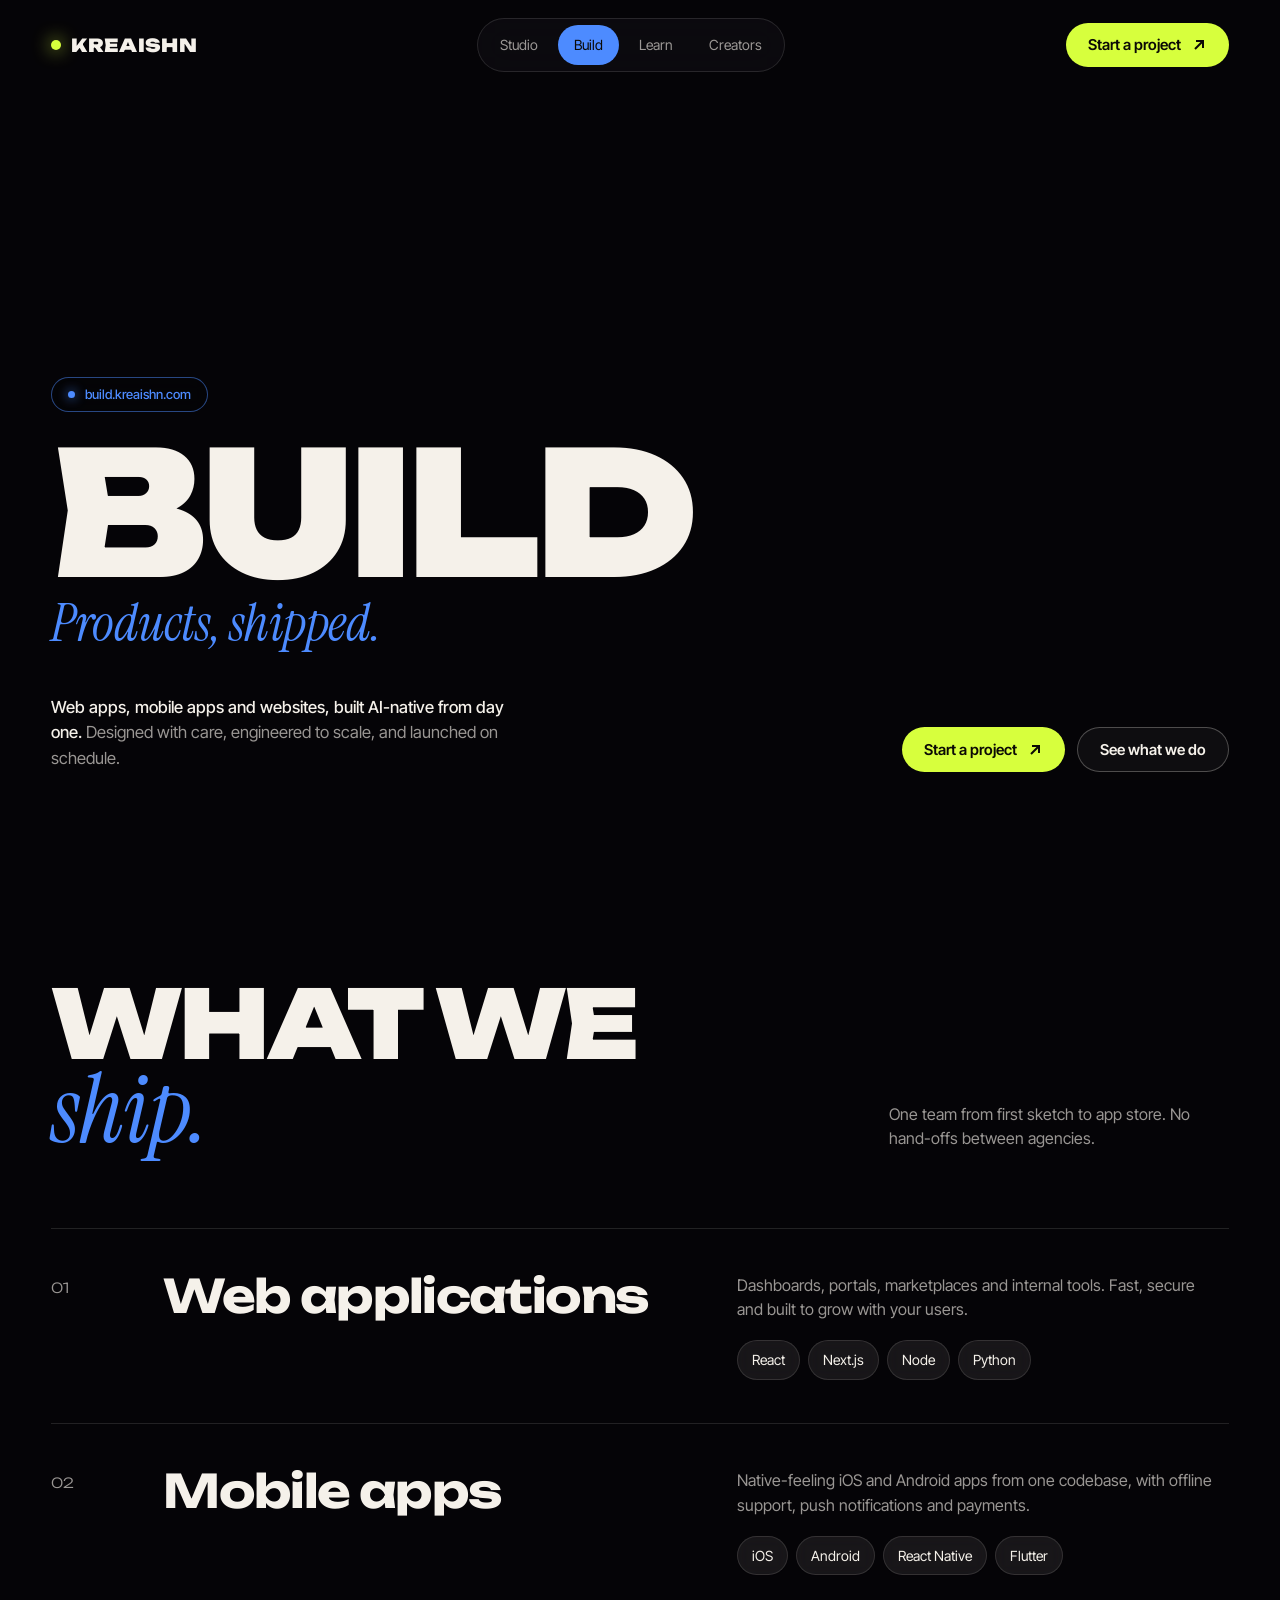
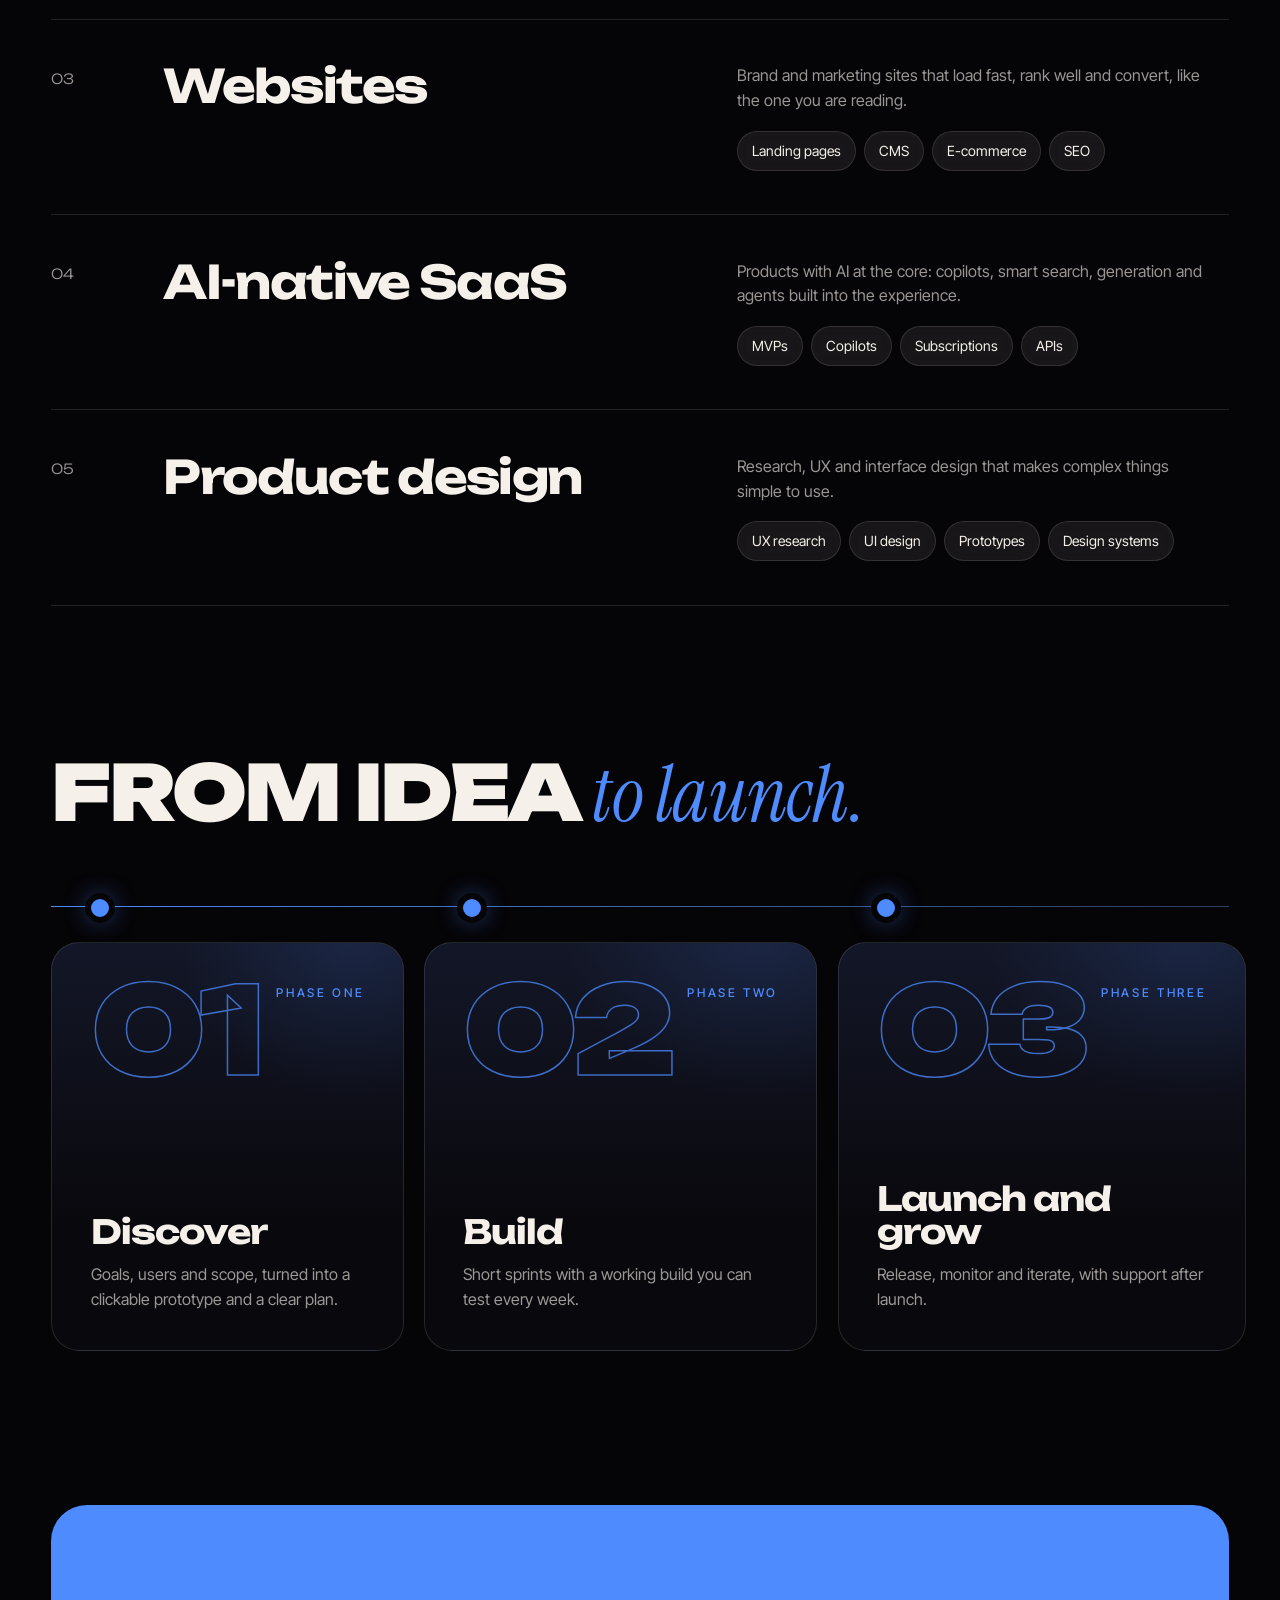
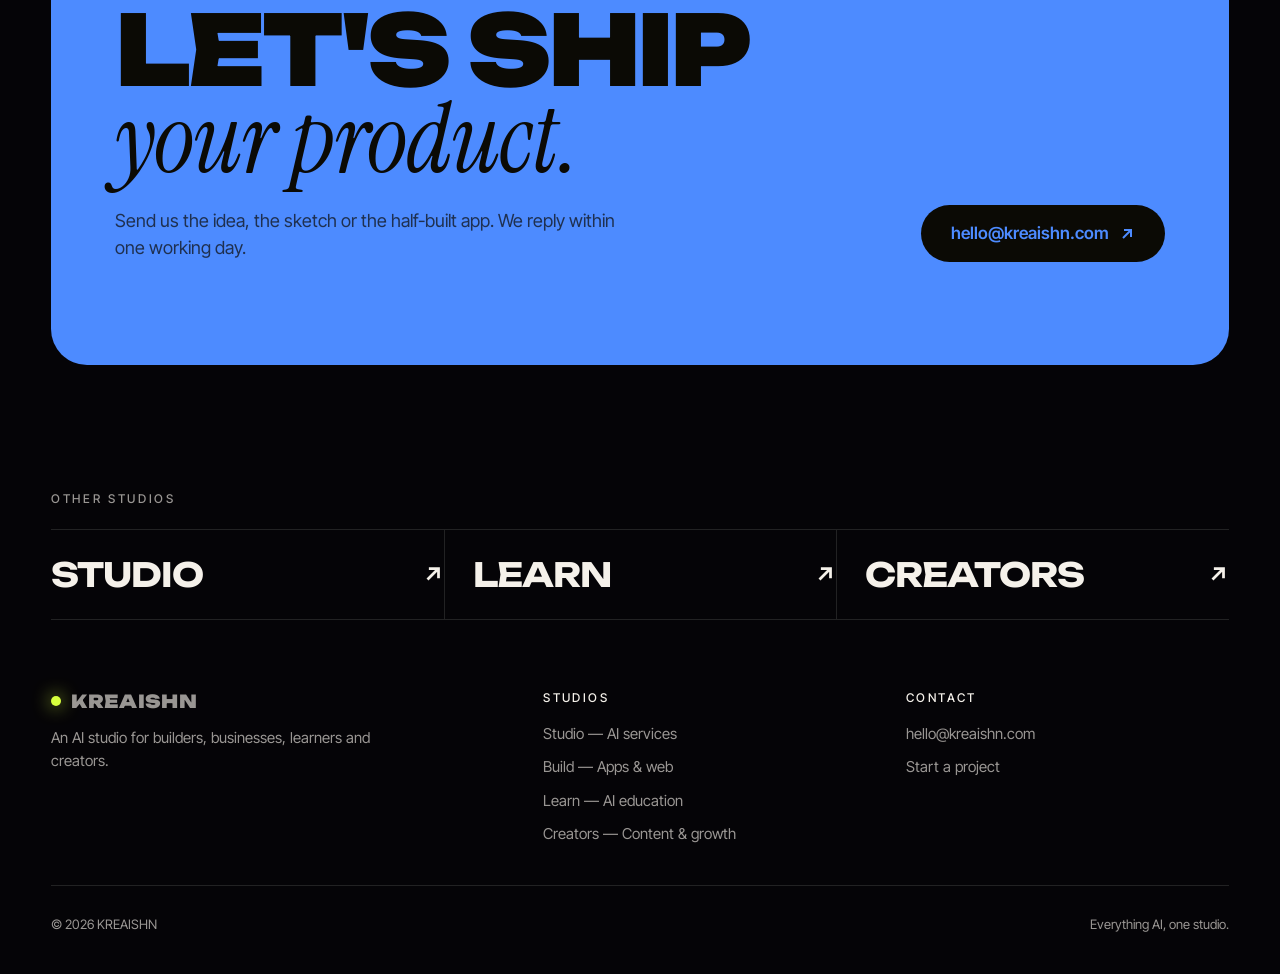
==== commit 87368edf: "Redesign phase cards as an animated timeline; fix lingering hover card Co-Authored-By: Claude Opus 5" ====
--- a/build.html
+++ b/build.html
@@ -48,7 +48,7 @@
 
   <section class="formats">
     <h2 class="display reveal">From idea <span class="serif">to launch.</span></h2>
-    <div class="fgrid"><div class="fcard reveal"><span class="eyebrow">Phase one</span><div><b>Discover</b><p>Goals, users and scope, turned into a clickable prototype and a clear plan.</p></div></div><div class="fcard reveal"><span class="eyebrow">Phase two</span><div><b>Build</b><p>Short sprints with a working build you can test every week.</p></div></div><div class="fcard reveal"><span class="eyebrow">Phase three</span><div><b>Launch and grow</b><p>Release, monitor and iterate, with support after launch.</p></div></div></div>
+    <div class="timeline reveal"><span class="tl-line" aria-hidden="true"><i></i></span><article class="phase"><span class="dot" aria-hidden="true"></span><div class="phase-top"><span class="big" aria-hidden="true">01</span><span class="eyebrow">Phase one</span></div><div><b>Discover</b><p>Goals, users and scope, turned into a clickable prototype and a clear plan.</p></div></article><article class="phase"><span class="dot" aria-hidden="true"></span><div class="phase-top"><span class="big" aria-hidden="true">02</span><span class="eyebrow">Phase two</span></div><div><b>Build</b><p>Short sprints with a working build you can test every week.</p></div></article><article class="phase"><span class="dot" aria-hidden="true"></span><div class="phase-top"><span class="big" aria-hidden="true">03</span><span class="eyebrow">Phase three</span></div><div><b>Launch and grow</b><p>Release, monitor and iterate, with support after launch.</p></div></article></div>
   </section>
 
   <section class="cta accent reveal" id="contact">
--- a/styles.css
+++ b/styles.css
@@ -168,13 +168,30 @@
 .formats { padding: 0 var(--pad) clamp(96px, 12vw, 180px); }
 .formats h2 { font-size: clamp(40px, 6vw, 104px); margin-bottom: clamp(40px, 5vw, 72px); }
 .formats h2 .serif { color: var(--c); }
-.fgrid { display: grid; grid-template-columns: repeat(3, 1fr); gap: clamp(14px, 1.6vw, 24px); }
-.fcard { border-radius: 28px; padding: clamp(28px, 3vw, 44px); background: #0D0B12; border: 1px solid var(--line); min-height: 340px; display: flex; flex-direction: column; justify-content: space-between; transition: border-color .5s, transform .7s var(--ease); }
-.fcard:hover { border-color: color-mix(in srgb, var(--c) 60%, transparent); transform: translateY(-6px); }
-.fcard:nth-child(2) { background: color-mix(in srgb, var(--c) 14%, #0D0B12); }
-.fcard b { font: 700 clamp(28px, 2.6vw, 40px)/1 "Unbounded", sans-serif; letter-spacing: -.03em; display: block; margin: 20px 0 14px; }
-.fcard p { color: var(--mute); }
-.fcard .eyebrow { color: var(--c); }
+/* Phases: timeline with a line that draws in, dots that light up, outline numbers */
+.timeline.reveal { opacity: 1; transform: none; }
+.timeline { position: relative; display: grid; grid-template-columns: repeat(3, 1fr); gap: clamp(14px, 1.6vw, 24px); padding-top: 48px; }
+.tl-line { position: absolute; left: 0; right: 0; top: 12px; height: 1px; background: var(--line); }
+.tl-line i { position: absolute; inset: 0; background: linear-gradient(90deg, var(--c), color-mix(in srgb, var(--c) 25%, transparent)); transform: scaleX(0); transform-origin: left; transition: transform 1.8s var(--ease) .2s; }
+.timeline.in .tl-line i { transform: scaleX(1); }
+.phase { position: relative; min-height: clamp(380px, 32vw, 460px); padding: clamp(28px, 3vw, 44px); border-radius: 28px; display: flex; flex-direction: column; justify-content: space-between; gap: 40px; background: linear-gradient(180deg, color-mix(in srgb, var(--c) 9%, #0D0B12), #09080C 72%); border: 1px solid var(--line); opacity: 0; transform: translateY(50px); transition: opacity .9s var(--ease), transform 1.1s var(--ease), border-color .5s; }
+.phase::before { content: ""; position: absolute; inset: 0; border-radius: inherit; pointer-events: none; background: radial-gradient(70% 55% at 85% 0%, color-mix(in srgb, var(--c) 30%, transparent), transparent 70%); opacity: .45; transition: opacity .6s; }
+.timeline.in .phase { opacity: 1; transform: none; }
+.timeline.in .phase:nth-child(3) { transition-delay: .15s; }
+.timeline.in .phase:nth-child(4) { transition-delay: .3s; }
+.timeline.in .phase:hover { transform: translateY(-8px); transition-delay: 0s; border-color: color-mix(in srgb, var(--c) 60%, transparent); }
+.phase:hover::before { opacity: 1; }
+.dot { position: absolute; top: -44px; left: clamp(28px, 3vw, 44px); width: 18px; height: 18px; border-radius: 50%; background: var(--bg); border: 2px solid color-mix(in srgb, var(--c) 50%, transparent); box-shadow: 0 0 0 6px var(--bg); transition: background .5s, border-color .5s, box-shadow .5s; }
+.timeline.in .dot { background: var(--c); border-color: var(--c); box-shadow: 0 0 0 6px var(--bg), 0 0 26px var(--c); }
+.timeline.in .phase:nth-child(2) .dot { transition-delay: .4s; }
+.timeline.in .phase:nth-child(3) .dot { transition-delay: 1s; }
+.timeline.in .phase:nth-child(4) .dot { transition-delay: 1.6s; }
+.phase-top { position: relative; display: flex; justify-content: space-between; align-items: flex-start; gap: 16px; }
+.phase .big { font: 900 clamp(84px, 9.5vw, 164px)/.8 "Unbounded", sans-serif; letter-spacing: -.05em; color: transparent; -webkit-text-stroke: 1.5px color-mix(in srgb, var(--c) 75%, transparent); transition: color .6s var(--ease); }
+.phase:hover .big { color: var(--c); }
+.phase .eyebrow { color: var(--c); padding-top: 6px; white-space: nowrap; }
+.phase b { position: relative; font: 700 clamp(28px, 2.6vw, 42px)/1 "Unbounded", sans-serif; letter-spacing: -.03em; display: block; margin-bottom: 14px; }
+.phase p { position: relative; color: var(--mute); max-width: 340px; }
 
 .cta.accent { background: var(--c); }
 .cta.accent .btn { color: var(--c); }
@@ -192,8 +209,13 @@
   .page-hero .hero-foot { grid-template-columns: 1fr; }
   .row { grid-template-columns: 48px 1fr; }
   .row > div:last-child { grid-column: 2; }
-  .fgrid, .olinks { grid-template-columns: 1fr; }
-  .fcard { min-height: 240px; }
+  .olinks { grid-template-columns: 1fr; }
+  .timeline { grid-template-columns: 1fr; padding: 0 0 0 40px; }
+  .tl-line { left: 9px; right: auto; top: 0; bottom: 0; width: 1px; height: auto; }
+  .tl-line i { transform: scaleY(0); transform-origin: top; background: linear-gradient(180deg, var(--c), color-mix(in srgb, var(--c) 25%, transparent)); }
+  .timeline.in .tl-line i { transform: scaleY(1); }
+  .phase { min-height: 300px; }
+  .dot { top: 34px; left: -40px; }
   .olinks a + a { padding-left: 0; border-left: 0; }
 }
 
@@ -217,4 +239,4 @@
 @media (hover: none) {
   .row-media { display: block; width: 100%; aspect-ratio: 16 / 10; object-fit: cover; border-radius: 18px; margin-bottom: 18px; border: 1px solid color-mix(in srgb, var(--c) 40%, transparent); }
 }
-@media (prefers-reduced-motion: reduce) { .row.reveal > * { opacity: 1; transform: none; } }
+@media (prefers-reduced-motion: reduce) { .row.reveal > *, .phase { opacity: 1; transform: none; } }
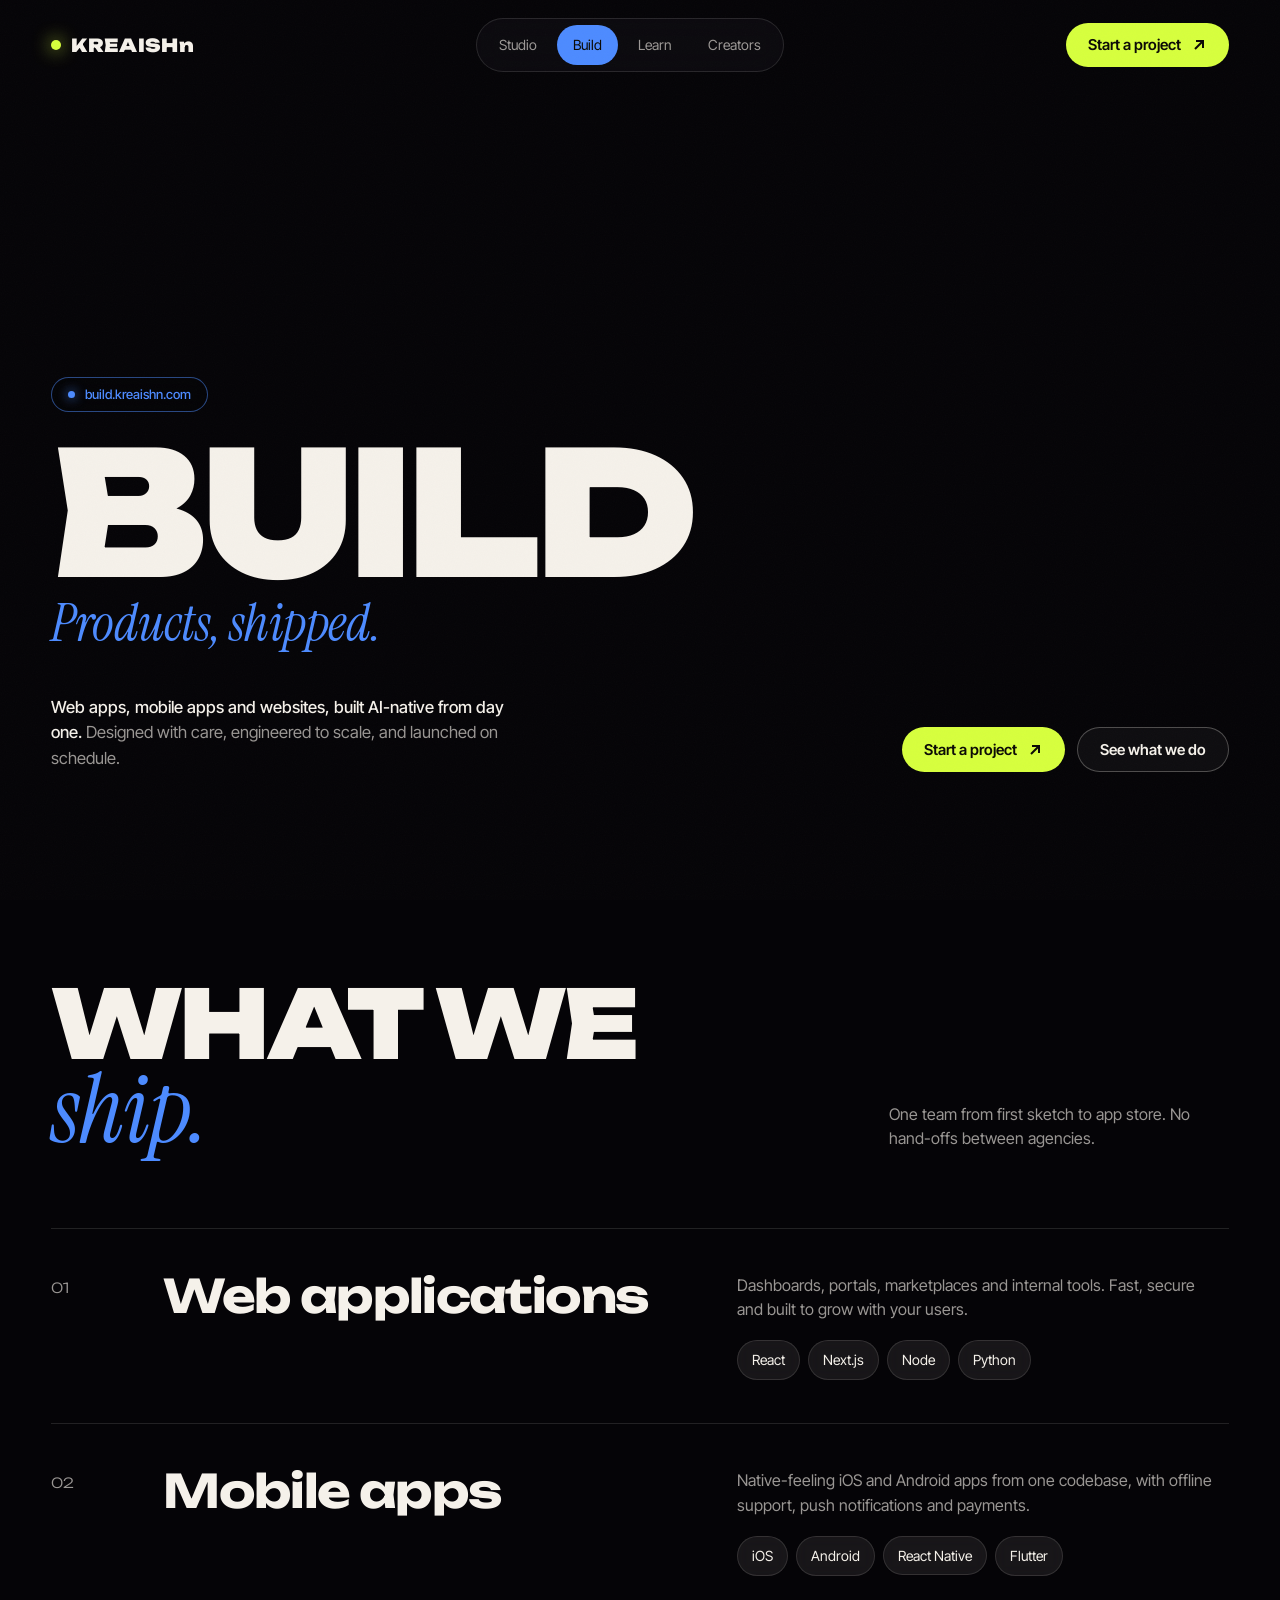
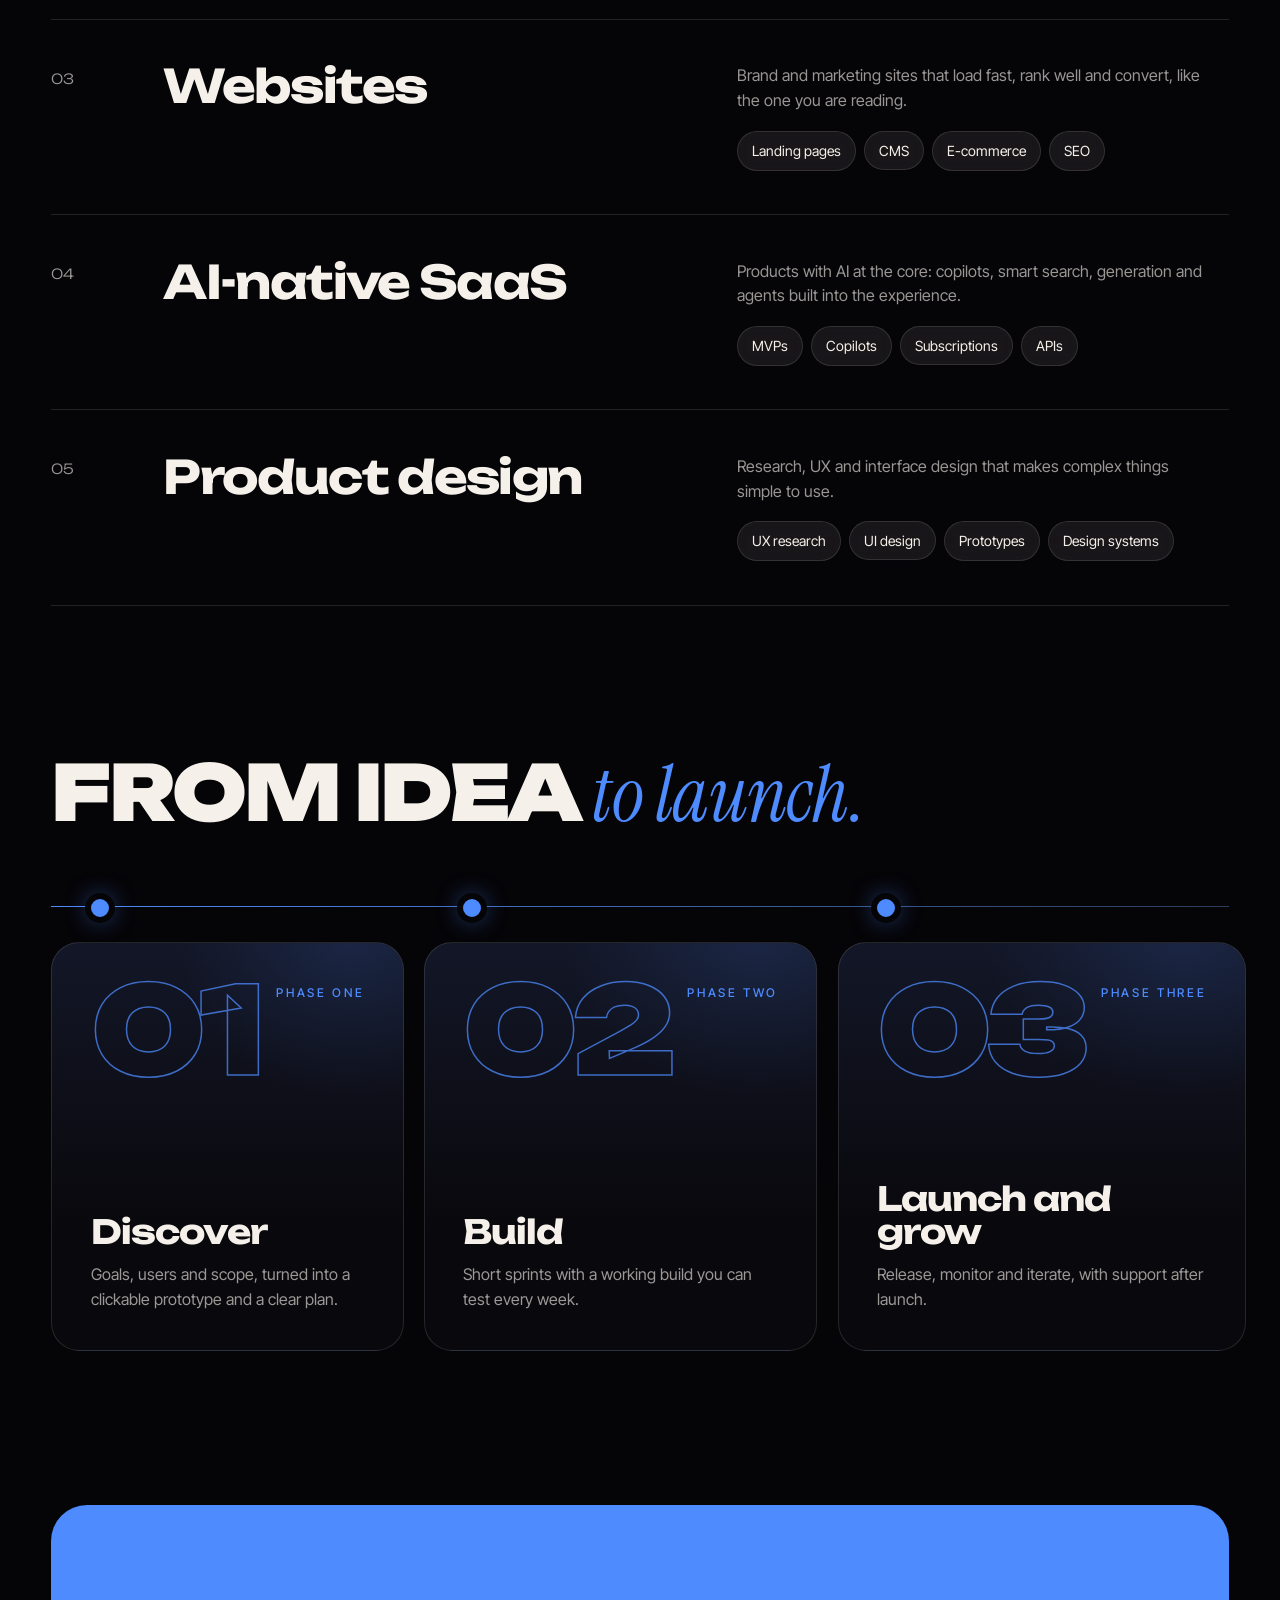
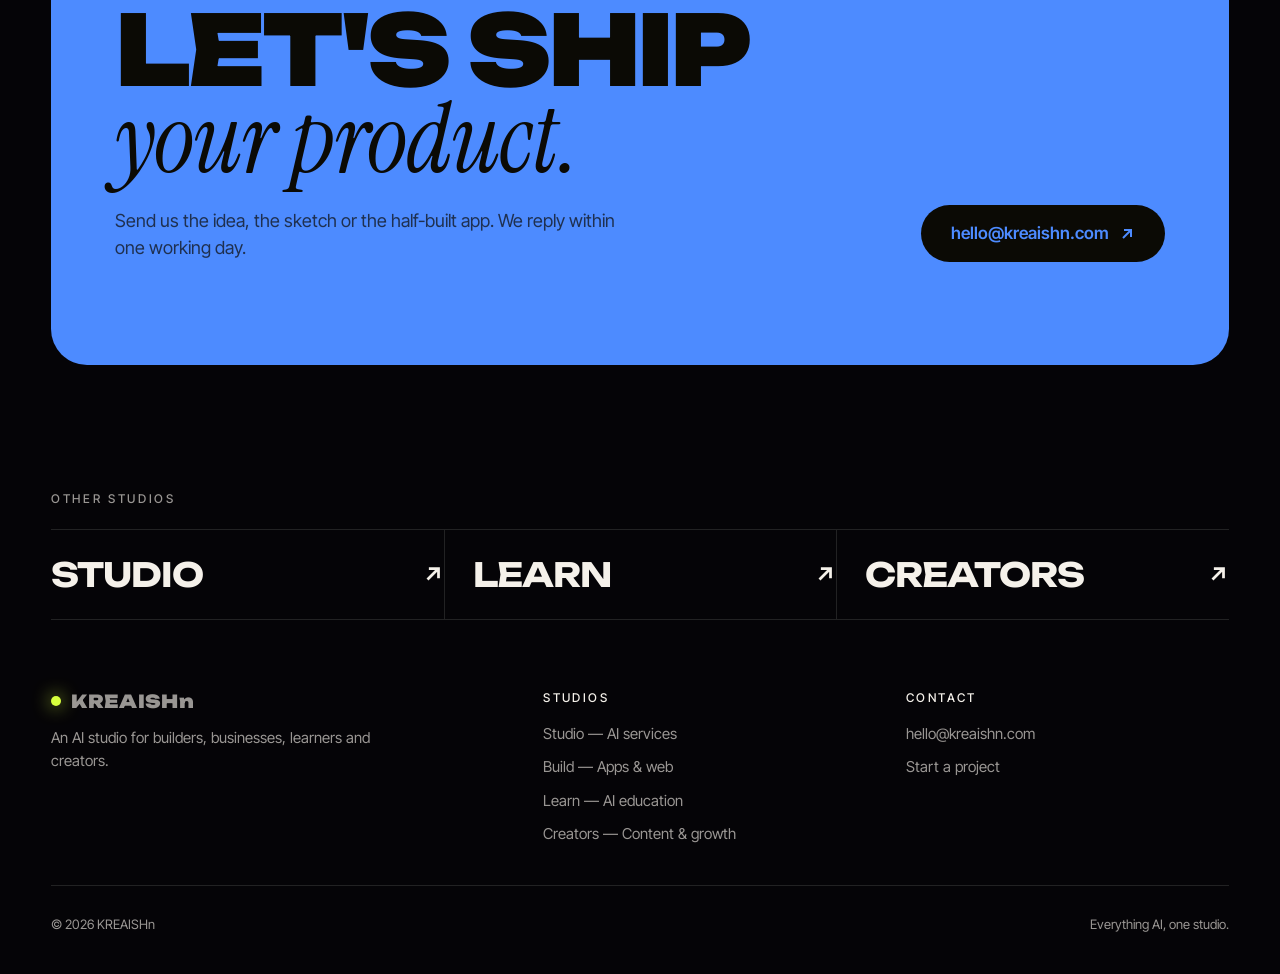
==== commit df5b459b: "Tone down flash effects; style brand name as KREAISHn Softer two-colour shine and cursor glow, no CT" ====
--- a/build.html
+++ b/build.html
@@ -3,8 +3,8 @@
 <head>
 <meta charset="utf-8">
 <meta name="viewport" content="width=device-width, initial-scale=1">
-<title>KREAISHN Build — Web and mobile apps</title>
-<meta name="description" content="KREAISHN Build: Products, shipped.">
+<title>KREAISHn Build — Web and mobile apps</title>
+<meta name="description" content="KREAISHn Build: Products, shipped.">
 <link rel="preconnect" href="https://fonts.googleapis.com">
 <link rel="preconnect" href="https://fonts.gstatic.com" crossorigin>
 <link href="https://fonts.googleapis.com/css2?family=Unbounded:wght@300;500;700;900&family=Inter+Tight:wght@400;500;600&family=Instrument+Serif:ital@1&display=swap" rel="stylesheet">
@@ -13,7 +13,7 @@
 <body style="--c:var(--build)">
 
 <header class="nav">
-  <a href="index.html" class="logo" aria-label="KREAISHN home"><i></i>KREAISHN</a>
+  <a href="index.html" class="logo" aria-label="KREAISHn home"><i></i>KREAISHn</a>
   <nav aria-label="Primary"><ul><li><a href="studio.html">Studio</a></li><li><a href="build.html" aria-current="page">Build</a></li><li><a href="learn.html">Learn</a></li><li><a href="creators.html">Creators</a></li></ul></nav>
   <a href="#contact" class="btn btn-lime">Start a project <svg viewBox="0 0 16 16" fill="none" stroke="currentColor" stroke-width="2" aria-hidden="true"><path d="M4 12 12 4M5 4h7v7"/></svg></a>
 </header>
@@ -66,7 +66,7 @@
 </main>
 
 <footer>
-  <div><a href="index.html" class="logo"><i></i>KREAISHN</a><p style="margin-top:16px;max-width:320px">An AI studio for builders, businesses, learners and creators.</p></div>
+  <div><a href="index.html" class="logo"><i></i>KREAISHn</a><p style="margin-top:16px;max-width:320px">An AI studio for builders, businesses, learners and creators.</p></div>
   <div><h4>Studios</h4><ul>
     <li><a href="studio.html">Studio — AI services</a></li>
     <li><a href="build.html">Build — Apps &amp; web</a></li>
@@ -77,7 +77,7 @@
     <li><a href="mailto:hello@kreaishn.com">hello@kreaishn.com</a></li>
     <li><a href="#contact">Start a project</a></li>
   </ul></div>
-  <div class="legal"><span>© <span id="yr">2026</span> KREAISHN</span><span>Everything AI, one studio.</span></div>
+  <div class="legal"><span>© <span id="yr">2026</span> KREAISHn</span><span>Everything AI, one studio.</span></div>
 </footer>
 
 <script src="main.js"></script>
--- a/styles.css
+++ b/styles.css
@@ -38,7 +38,7 @@
 /* HERO */
 .hero { position: relative; min-height: 100svh; display: flex; flex-direction: column; justify-content: flex-end; padding: 140px var(--pad) 40px; overflow: hidden; isolation: isolate; }
 .hero video { position: absolute; inset: 0; width: 100%; height: 100%; object-fit: cover; z-index: -2; opacity: .9; }
-.hero::after { content: ""; position: absolute; inset: 0; z-index: -1; background: linear-gradient(180deg, rgba(5, 4, 7, .55) 0%, rgba(5, 4, 7, 0) 30%, rgba(5, 4, 7, .2) 60%, #050407 100%); }
+.hero::before { content: ""; position: absolute; inset: 0; z-index: -1; background: linear-gradient(180deg, rgba(5, 4, 7, .55) 0%, rgba(5, 4, 7, 0) 30%, rgba(5, 4, 7, .2) 60%, #050407 100%); }
 .hero h1 { font-size: clamp(34px, 10.6vw, 196px); }
 .hero h1 .serif { font-size: .82em; color: var(--studio); display: inline-block; transform: translateY(-.02em); }
 .line { display: block; overflow: hidden; padding-bottom: .04em; }
@@ -70,7 +70,8 @@
 .grid { display: grid; grid-template-columns: repeat(2, 1fr); gap: clamp(14px, 1.6vw, 24px); }
 .card { --c: var(--studio); position: relative; min-height: clamp(520px, 52vw, 720px); border-radius: 28px; overflow: hidden; isolation: isolate; padding: clamp(24px, 2.6vw, 40px); display: flex; flex-direction: column; justify-content: space-between; border: 1px solid var(--line); background: #0D0B12; transition: transform .7s var(--ease), border-color .5s; }
 .card:hover { transform: translateY(-6px); border-color: color-mix(in srgb, var(--c) 60%, transparent); }
-.card video { position: absolute; inset: 0; width: 100%; height: 100%; object-fit: cover; z-index: -2; opacity: .75; transform: scale(1.04); transition: opacity .7s, transform 1.4s var(--ease); }
+/* taller than the card so the scroll parallax (translate) never shows an edge */
+.card video { position: absolute; left: 0; top: -8%; width: 100%; height: 116%; object-fit: cover; z-index: -2; opacity: .75; transform: scale(1.04); transition: opacity .7s, transform 1.4s var(--ease); }
 .card:hover video { opacity: 1; transform: scale(1); }
 .card::after { content: ""; position: absolute; inset: 0; z-index: -1; background: linear-gradient(180deg, rgba(5, 4, 7, .7) 0%, rgba(5, 4, 7, .1) 38%, rgba(5, 4, 7, .55) 62%, rgba(5, 4, 7, .96) 100%); }
 .card-top { display: flex; justify-content: space-between; align-items: flex-start; gap: 16px; }
@@ -240,3 +241,97 @@
   .row-media { display: block; width: 100%; aspect-ratio: 16 / 10; object-fit: cover; border-radius: 18px; margin-bottom: 18px; border: 1px solid color-mix(in srgb, var(--c) 40%, transparent); }
 }
 @media (prefers-reduced-motion: reduce) { .row.reveal > *, .phase { opacity: 1; transform: none; } }
+
+/* ===== HOMEPAGE SCROLL EFFECTS ===== */
+.progress { position: fixed; top: 0; left: 0; right: 0; z-index: 60; height: 2px; background: var(--lime); transform-origin: left; transform: scaleX(var(--sp, 0)); box-shadow: 0 0 12px var(--lime); }
+.hero video { transform: scale(calc(1.05 + var(--hp, 0) * .18)); translate: calc(var(--px, 0) * -14px) calc(var(--py, 0) * -10px); }
+.hero h1 { transform: translateY(calc(var(--hp, 0) * -12vh)); opacity: calc(1 - var(--hp, 0) * 1.1); filter: blur(calc(var(--hp, 0) * 8px)); }
+/* lines split apart on scroll and drift with the pointer */
+.hero h1 .line:nth-child(1) { translate: calc(var(--hp, 0) * -22vw + var(--px, 0) * -18px) calc(var(--py, 0) * -8px); }
+.hero h1 .line:nth-child(2) { translate: calc(var(--hp, 0) * 22vw + var(--px, 0) * 18px) calc(var(--py, 0) * 8px); }
+.hero-foot { translate: 0 calc(var(--hp, 0) * -6vh); }
+.track { will-change: transform; }
+.worlds { overflow-x: clip; }
+.drift { display: inline-block; will-change: translate; }
+
+.manifesto { padding: clamp(120px, 14vw, 220px) var(--pad) 0; }
+.manifesto .eyebrow { display: inline-flex; align-items: center; gap: 10px; margin-bottom: clamp(28px, 3vw, 44px); }
+.manifesto .eyebrow i { width: 8px; height: 8px; border-radius: 50%; background: var(--lime); box-shadow: 0 0 14px var(--lime); }
+.manifesto p { font: 500 clamp(28px, 5vw, 88px)/1.1 "Inter Tight", sans-serif; letter-spacing: -.035em; max-width: 30ch; color: var(--ink); }
+.manifesto .w, .manifesto .hl { opacity: calc(.14 + .86 * var(--t, 0)); }
+.manifesto .hl { font-family: "Instrument Serif", serif; font-style: italic; font-weight: 400; color: var(--c); letter-spacing: -.01em; font-size: 1.12em; }
+.pill { display: inline-block; width: 1.7em; height: .92em; border-radius: 999px; overflow: hidden; vertical-align: -.1em; background: #15121C; transform: scale(var(--t, 0)); transform-origin: center; }
+.pill video { width: 100%; height: 100%; object-fit: cover; display: block; }
+@media (prefers-reduced-motion: reduce) {
+  .hero video, .hero h1 { transform: none; opacity: 1; filter: none; translate: none; }
+  .hero h1 .line { translate: none; }
+  .hero-foot, .drift { translate: none; }
+}
+
+/* Dark fade behind the fixed nav once the page is scrolled, so it never sits on top of text */
+.nav::before { content: ""; position: fixed; inset: 0 0 auto; height: 110px; z-index: -1; pointer-events: none; background: linear-gradient(180deg, rgba(5, 4, 7, .92) 0%, rgba(5, 4, 7, .6) 55%, rgba(5, 4, 7, 0) 100%); opacity: 0; transition: opacity .4s; }
+.scrolled .nav::before { opacity: 1; }
+
+/* ===== FLASH LAYER ===== */
+/* iridescent shine on the hero's magic word */
+.shine { background: linear-gradient(100deg, var(--studio) 0%, var(--creators) 50%, var(--studio) 100%); background-size: 200% auto; -webkit-background-clip: text; background-clip: text; -webkit-text-fill-color: transparent; color: transparent; padding: 0 .1em 0 .02em; margin: 0 -.08em 0 -.02em; animation: shine 10s linear infinite; }
+.hero h1 .serif.shine { color: transparent; }
+@keyframes shine { from { background-position: 0% center; } to { background-position: -200% center; } }
+::selection { background: var(--lime); color: #0B0A05; -webkit-text-fill-color: #0B0A05; }
+
+/* cursor-following colour glow over the hero video */
+.hero .glow { position: absolute; left: 0; top: 0; width: 760px; height: 760px; margin: -380px 0 0 -380px; border-radius: 50%; z-index: -1; pointer-events: none; mix-blend-mode: screen; background: radial-gradient(circle, rgba(165, 139, 255, .3) 0%, rgba(255, 95, 162, .14) 35%, transparent 65%); transform: translate3d(var(--gx, 50vw), var(--gy, 45vh), 0); opacity: var(--go, 0); transition: opacity .7s; }
+
+/* spinning badge */
+.badge { position: absolute; right: var(--pad); top: 24%; z-index: 1; width: 132px; height: 132px; display: grid; place-items: center; color: var(--ink); }
+.badge > svg { position: absolute; inset: 0; width: 100%; height: 100%; animation: spin 28s linear infinite; overflow: visible; }
+.badge text { font: 600 10px "Inter Tight", sans-serif; fill: currentColor; }
+.badge-arrow { width: 54px; height: 54px; border-radius: 50%; display: grid; place-items: center; background: var(--lime); color: #0B0A05; transition: transform .5s var(--ease); }
+.badge-arrow svg { width: 20px; height: 20px; }
+.badge:hover .badge-arrow { transform: scale(1.15); }
+@keyframes spin { to { transform: rotate(360deg); } }
+
+/* slow gradient ring around the main CTA */
+@property --ang { syntax: "<angle>"; inherits: false; initial-value: 0deg; }
+.ring { position: relative; display: inline-flex; border-radius: 999px; isolation: isolate; }
+.ring::before { content: ""; position: absolute; inset: -3px; border-radius: inherit; pointer-events: none; background: conic-gradient(from var(--ang), var(--lime), var(--studio), var(--creators), var(--learn), var(--lime)); animation: ring-spin 6s linear infinite; }
+.ring::before { padding: 3px; -webkit-mask: linear-gradient(#fff 0 0) content-box, linear-gradient(#fff 0 0); -webkit-mask-composite: xor; mask: linear-gradient(#fff 0 0) content-box, linear-gradient(#fff 0 0); mask-composite: exclude; }
+@keyframes ring-spin { to { --ang: 360deg; } }
+.magnet { display: inline-flex; }
+.magnet > * { will-change: transform; }
+
+/* crossed marquee tapes */
+.tapes { position: relative; overflow-x: clip; padding: clamp(48px, 6vw, 88px) 0; }
+.tapes .marquee { width: 112%; margin-left: -6%; padding: 22px 0; }
+.tape-b { background: #120F18; transform: rotate(2deg); }
+.tape-b .track span { color: var(--k); }
+.tape-b .track span:nth-child(even) { color: transparent; -webkit-text-stroke: 1.2px var(--k); }
+.tape-a { position: relative; z-index: 2; margin-top: -40px; background: var(--lime); color: #0B0A05; border: 0; transform: rotate(-1.5deg); }
+.tape-a .track span::after { color: #0B0A05; }
+.tape-a .track span:nth-child(even) { -webkit-text-stroke: 1.2px #0B0A05; }
+
+/* drifting colour glows behind the manifesto */
+.manifesto { position: relative; isolation: isolate; padding-top: clamp(80px, 9vw, 140px); }
+.aurora { position: absolute; inset: -10% 0; z-index: -1; pointer-events: none; overflow: hidden; }
+.aurora i { position: absolute; width: 46vw; height: 46vw; border-radius: 50%; filter: blur(90px); opacity: .14; animation: aurora 18s ease-in-out infinite alternate; }
+.aurora i:nth-child(1) { background: var(--studio); left: 48%; top: 4%; }
+.aurora i:nth-child(2) { background: var(--creators); left: 66%; top: 38%; animation-duration: 22s; animation-delay: -6s; }
+.aurora i:nth-child(3) { background: var(--build); left: 26%; top: 52%; opacity: .1; animation-duration: 26s; animation-delay: -12s; }
+@keyframes aurora { 0% { transform: translate(0, 0) scale(1); } 50% { transform: translate(-12vw, 8vh) scale(1.15); } 100% { transform: translate(6vw, -6vh) scale(.9); } }
+
+/* custom cursor (added by main.js for mouse users) */
+.cur-dot, .cur-ring { position: fixed; left: 0; top: 0; z-index: 101; pointer-events: none; border-radius: 50%; mix-blend-mode: difference; opacity: 0; transition: opacity .3s; }
+.cur-dot { width: 8px; height: 8px; margin: -4px 0 0 -4px; background: #fff; }
+.cur-ring { width: 40px; height: 40px; margin: -20px 0 0 -20px; border: 1.5px solid #fff; transition: opacity .3s, width .4s var(--ease), height .4s var(--ease), margin .4s var(--ease), background .4s; }
+.cur-ring.hot { width: 56px; height: 56px; margin: -28px 0 0 -28px; }
+.has-cursor .cur-dot, .has-cursor .cur-ring { opacity: 1; }
+html.has-cursor, html.has-cursor a, html.has-cursor button { cursor: none; }
+
+/* page-wide film grain */
+body::after { content: ""; position: fixed; inset: 0; z-index: 100; pointer-events: none; opacity: .3; background-size: 200px 200px; background-image: url("data:image/svg+xml,%3Csvg xmlns='http://www.w3.org/2000/svg' width='200' height='200'%3E%3Cfilter id='n'%3E%3CfeTurbulence type='fractalNoise' baseFrequency='0.9' numOctaves='4' stitchTiles='stitch'/%3E%3C/filter%3E%3Crect width='100%25' height='100%25' filter='url(%23n)' opacity='0.08'/%3E%3C/svg%3E"); }
+
+/* narrow screens: angles can't separate the tapes, so overlap only slightly */
+@media (max-width: 960px) { .badge { display: none; } .tape-a { margin-top: -26px; } }
+@media (prefers-reduced-motion: reduce) {
+  .shine, .badge > svg, .ring::before, .aurora i { animation: none; }
+}
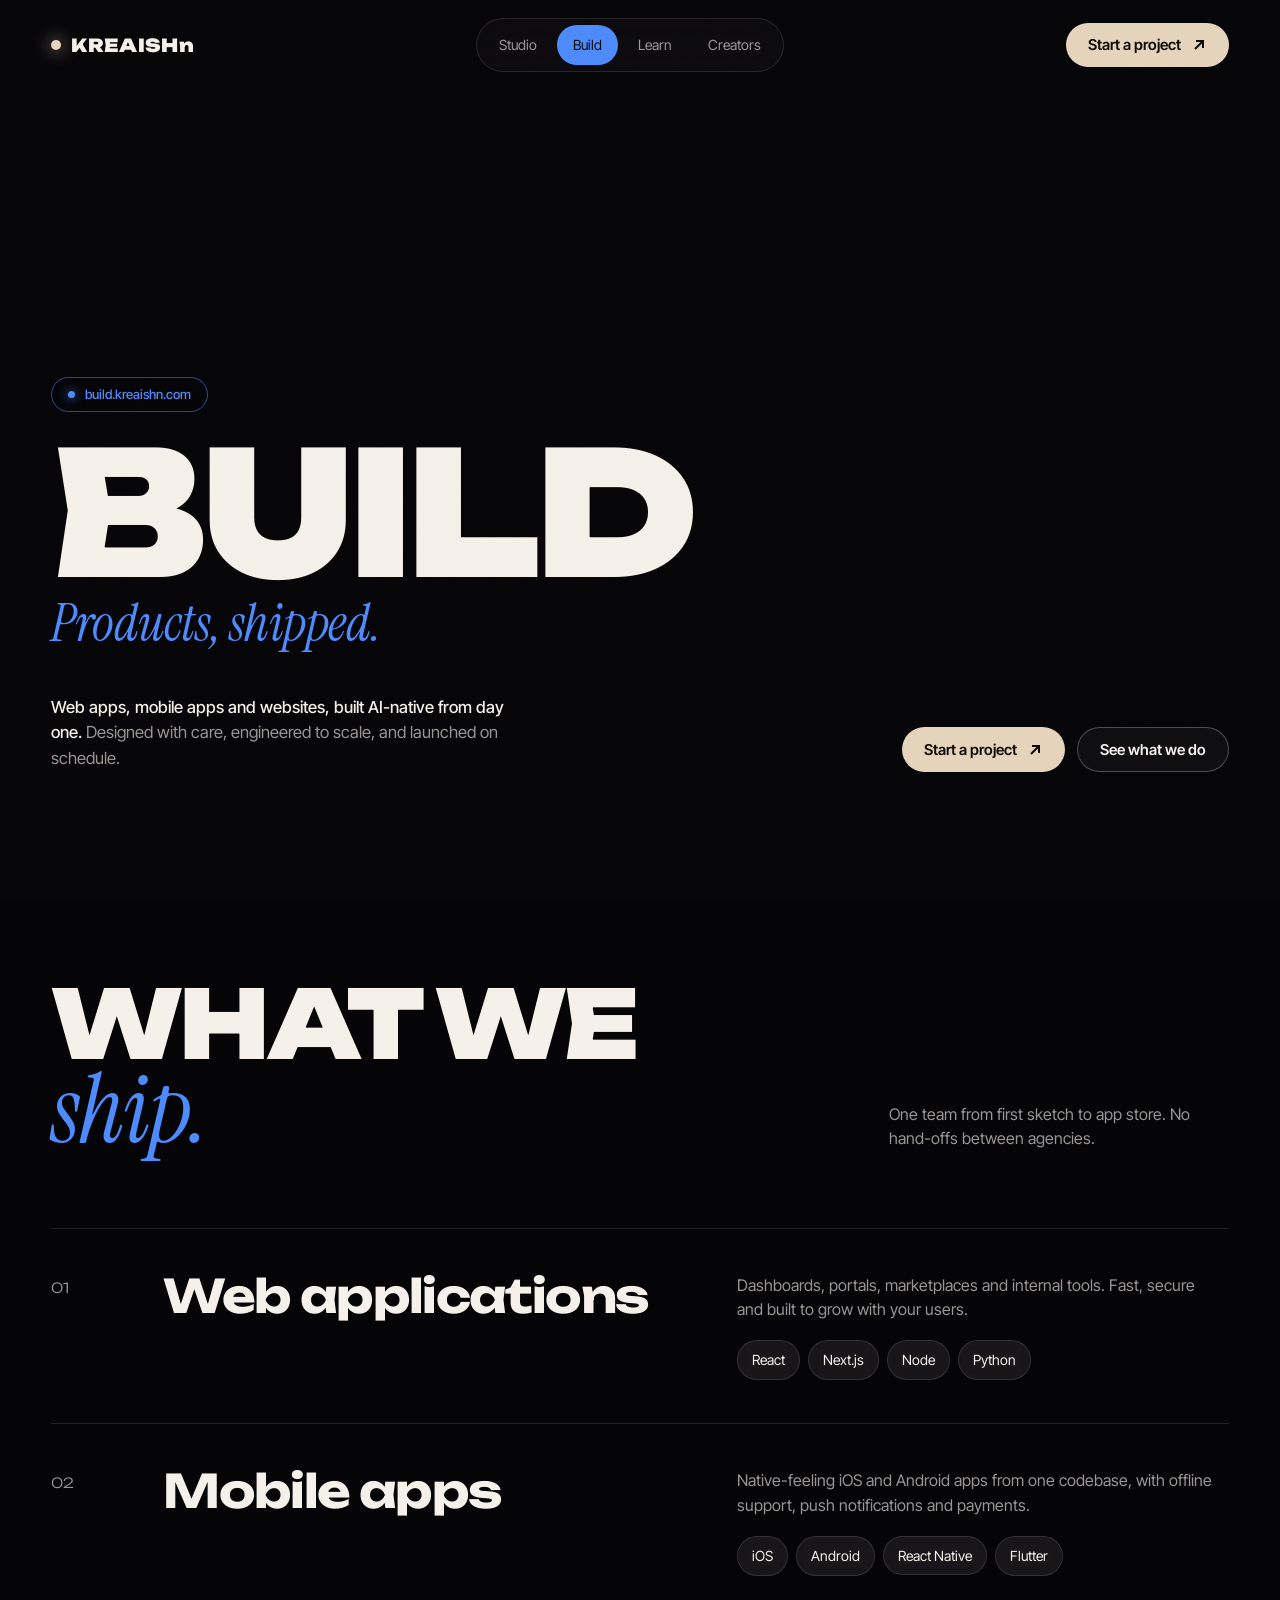
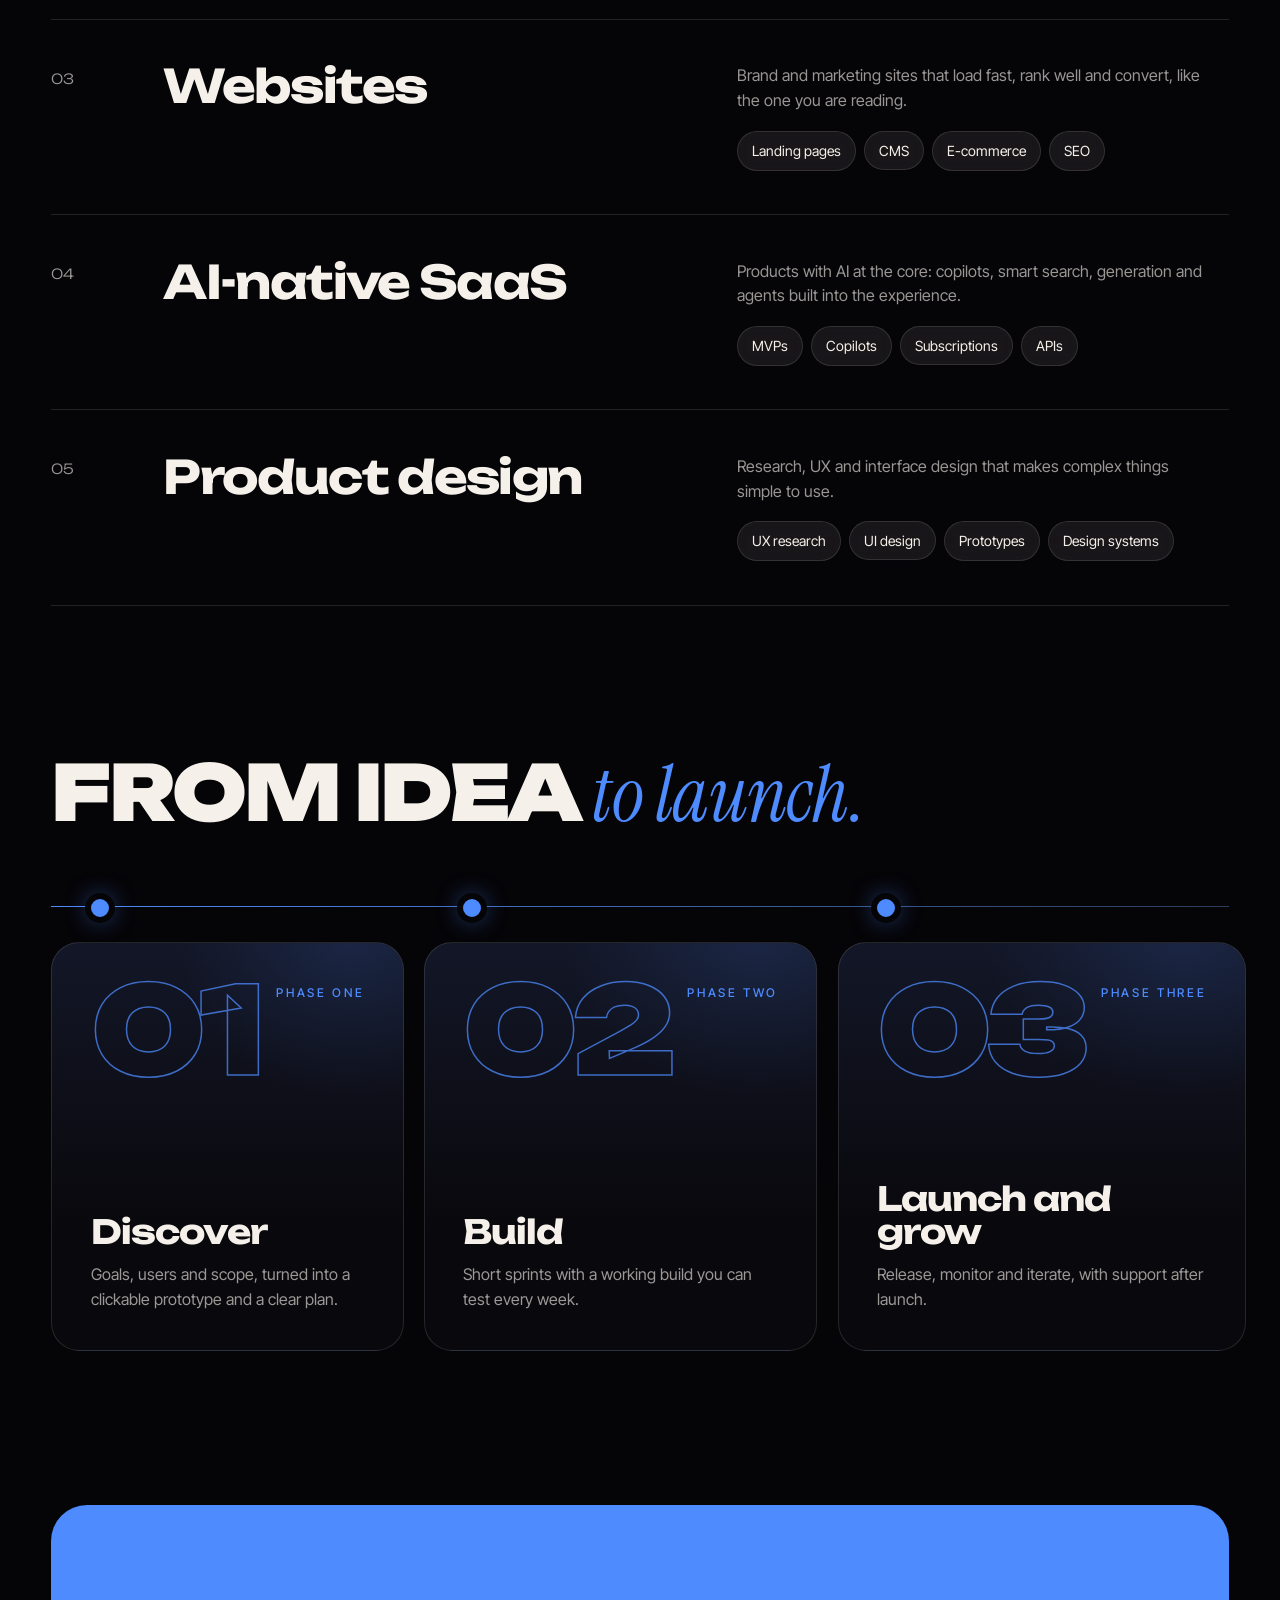
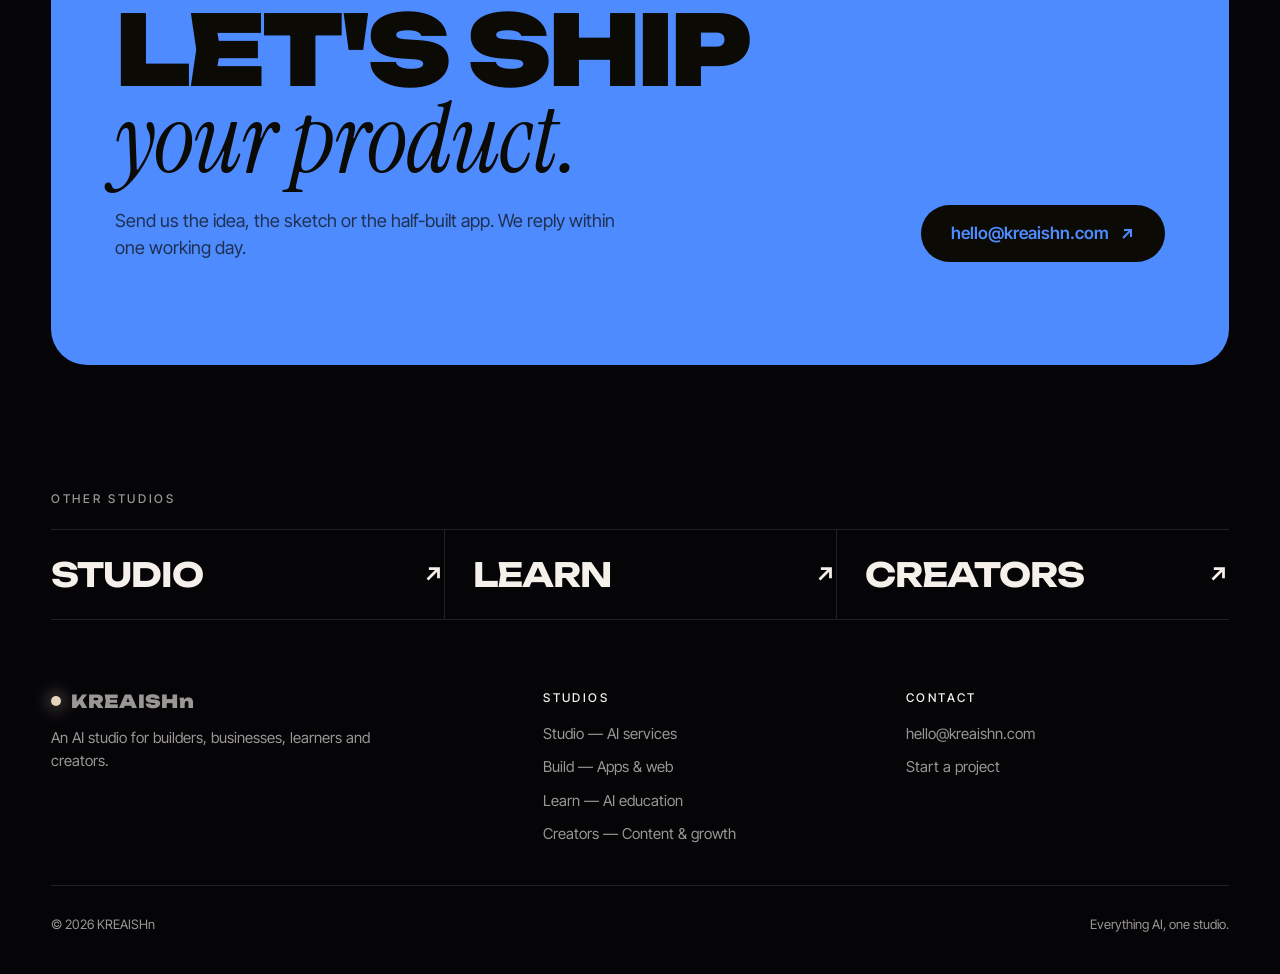
==== commit 4fe6ccab: "Replace fluorescent lime accent with soft sand (#E6D5BC) Co-Authored-By: Claude Opus 5.5 <noreply@an" ====
--- a/build.html
+++ b/build.html
@@ -15,7 +15,7 @@
 <header class="nav">
   <a href="index.html" class="logo" aria-label="KREAISHn home"><i></i>KREAISHn</a>
   <nav aria-label="Primary"><ul><li><a href="studio.html">Studio</a></li><li><a href="build.html" aria-current="page">Build</a></li><li><a href="learn.html">Learn</a></li><li><a href="creators.html">Creators</a></li></ul></nav>
-  <a href="#contact" class="btn btn-lime">Start a project <svg viewBox="0 0 16 16" fill="none" stroke="currentColor" stroke-width="2" aria-hidden="true"><path d="M4 12 12 4M5 4h7v7"/></svg></a>
+  <a href="#contact" class="btn btn-accent">Start a project <svg viewBox="0 0 16 16" fill="none" stroke="currentColor" stroke-width="2" aria-hidden="true"><path d="M4 12 12 4M5 4h7v7"/></svg></a>
 </header>
 
 <main>
@@ -26,7 +26,7 @@
     <div class="hero-foot">
       <p><b>Web apps, mobile apps and websites, built AI-native from day one.</b> Designed with care, engineered to scale, and launched on schedule.</p>
       <div class="ctas">
-        <a href="#contact" class="btn btn-lime">Start a project <svg viewBox="0 0 16 16" fill="none" stroke="currentColor" stroke-width="2" aria-hidden="true"><path d="M4 12 12 4M5 4h7v7"/></svg></a>
+        <a href="#contact" class="btn btn-accent">Start a project <svg viewBox="0 0 16 16" fill="none" stroke="currentColor" stroke-width="2" aria-hidden="true"><path d="M4 12 12 4M5 4h7v7"/></svg></a>
         <a href="#offers" class="btn btn-ghost">See what we do</a>
       </div>
     </div>
--- a/styles.css
+++ b/styles.css
@@ -4,7 +4,7 @@
   --ink: #F5F1EA;
   --mute: rgba(245, 241, 234, .62);
   --line: rgba(245, 241, 234, .12);
-  --lime: #D7FF3D;
+  --accent: #E6D5BC; /* soft warm sand */
   --studio: #A58BFF;
   --build: #4D8BFF;
   --learn: #FFB547;
@@ -15,7 +15,7 @@
 *, *::before, *::after { box-sizing: border-box; margin: 0; padding: 0; }
 body { color: var(--ink); font: 400 16px/1.55 "Inter Tight", system-ui, sans-serif; overflow-x: hidden; -webkit-font-smoothing: antialiased; }
 a { color: inherit; text-decoration: none; }
-:focus-visible { outline: 2px solid var(--lime); outline-offset: 4px; border-radius: 6px; }
+:focus-visible { outline: 2px solid var(--accent); outline-offset: 4px; border-radius: 6px; }
 .display { font-family: "Unbounded", sans-serif; font-weight: 900; letter-spacing: -.04em; line-height: .88; text-transform: uppercase; }
 .serif { font-family: "Instrument Serif", serif; font-style: italic; font-weight: 400; text-transform: none; letter-spacing: -.01em; }
 .eyebrow { font: 500 12px/1 "Inter Tight", sans-serif; letter-spacing: .22em; text-transform: uppercase; color: var(--mute); }
@@ -23,15 +23,15 @@
 /* NAV */
 .nav { position: fixed; inset: 18px var(--pad) auto; z-index: 50; display: flex; align-items: center; justify-content: space-between; gap: 16px; }
 .logo { font: 900 18px/1 "Unbounded", sans-serif; letter-spacing: .02em; display: flex; align-items: center; gap: 10px; }
-.logo i { width: 10px; height: 10px; border-radius: 50%; background: var(--lime); box-shadow: 0 0 18px var(--lime); }
+.logo i { width: 10px; height: 10px; border-radius: 50%; background: var(--accent); box-shadow: 0 0 18px var(--accent); }
 .nav ul { display: flex; gap: 4px; list-style: none; padding: 6px; border-radius: 999px; background: rgba(20, 18, 26, .45); border: 1px solid var(--line); backdrop-filter: blur(16px); -webkit-backdrop-filter: blur(16px); }
 .nav ul a { display: block; padding: 9px 16px; border-radius: 999px; font-size: 14px; color: var(--mute); transition: color .3s, background .3s; }
 .nav ul a:hover { color: var(--ink); background: rgba(245, 241, 234, .08); }
 .btn { display: inline-flex; align-items: center; gap: 10px; padding: 14px 22px; border-radius: 999px; font: 600 15px/1 "Inter Tight", sans-serif; transition: transform .4s var(--ease), background .3s, color .3s; }
 .btn svg { width: 16px; height: 16px; transition: transform .4s var(--ease); }
 .btn:hover svg { transform: translate(3px, -3px); }
-.btn-lime { background: var(--lime); color: #0B0A05; }
-.btn-lime:hover { transform: translateY(-2px); }
+.btn-accent { background: var(--accent); color: #0B0A05; }
+.btn-accent:hover { transform: translateY(-2px); }
 .btn-ghost { border: 1px solid rgba(245, 241, 234, .28); background: rgba(245, 241, 234, .04); backdrop-filter: blur(10px); }
 .btn-ghost:hover { background: rgba(245, 241, 234, .12); }
 
@@ -57,7 +57,7 @@
 .marquee { border-block: 1px solid var(--line); overflow: hidden; padding: 26px 0; }
 .track { display: flex; gap: 48px; width: max-content; animation: scroll 40s linear infinite; }
 .track span { font: 700 clamp(28px, 3.6vw, 52px)/1 "Unbounded", sans-serif; letter-spacing: -.03em; text-transform: uppercase; white-space: nowrap; display: flex; align-items: center; gap: 48px; }
-.track span::after { content: "✦"; color: var(--lime); font-size: .5em; }
+.track span::after { content: "✦"; color: var(--accent); font-size: .5em; }
 .track span:nth-child(even) { color: transparent; -webkit-text-stroke: 1px rgba(245, 241, 234, .5); }
 @keyframes scroll { to { transform: translateX(-50%); } }
 
@@ -65,7 +65,7 @@
 .worlds { padding: clamp(96px, 12vw, 180px) var(--pad); }
 .section-head { display: grid; grid-template-columns: 1fr auto; gap: 32px; align-items: end; margin-bottom: clamp(48px, 6vw, 88px); }
 .section-head h2 { font-size: clamp(44px, 7.4vw, 128px); }
-.section-head h2 .serif { color: var(--lime); }
+.section-head h2 .serif { color: var(--accent); }
 .section-head p { max-width: 340px; color: var(--mute); }
 .grid { display: grid; grid-template-columns: repeat(2, 1fr); gap: clamp(14px, 1.6vw, 24px); }
 .card { --c: var(--studio); position: relative; min-height: clamp(520px, 52vw, 720px); border-radius: 28px; overflow: hidden; isolation: isolate; padding: clamp(24px, 2.6vw, 40px); display: flex; flex-direction: column; justify-content: space-between; border: 1px solid var(--line); background: #0D0B12; transition: transform .7s var(--ease), border-color .5s; }
@@ -103,10 +103,10 @@
 .step p { color: var(--mute); max-width: 300px; }
 
 /* CTA */
-.cta { margin: 0 var(--pad); border-radius: 36px; padding: clamp(56px, 8vw, 120px) clamp(24px, 5vw, 80px); background: var(--lime); color: #0B0A05; display: grid; grid-template-columns: 1fr auto; gap: 40px; align-items: end; }
+.cta { margin: 0 var(--pad); border-radius: 36px; padding: clamp(56px, 8vw, 120px) clamp(24px, 5vw, 80px); background: var(--accent); color: #0B0A05; display: grid; grid-template-columns: 1fr auto; gap: 40px; align-items: end; }
 .cta h2 { font-size: clamp(44px, 7.6vw, 136px); }
 .cta h2 .serif { color: #0B0A05; }
-.cta .btn { background: #0B0A05; color: var(--lime); padding: 20px 30px; font-size: 17px; }
+.cta .btn { background: #0B0A05; color: var(--accent); padding: 20px 30px; font-size: 17px; }
 .cta p { margin-top: 24px; max-width: 520px; font-size: 18px; color: rgba(11, 10, 5, .7); }
 
 footer { padding: 72px var(--pad) 40px; display: grid; grid-template-columns: 1.4fr repeat(2, 1fr); gap: 40px; color: var(--mute); font-size: 15px; }
@@ -243,7 +243,7 @@
 @media (prefers-reduced-motion: reduce) { .row.reveal > *, .phase { opacity: 1; transform: none; } }
 
 /* ===== HOMEPAGE SCROLL EFFECTS ===== */
-.progress { position: fixed; top: 0; left: 0; right: 0; z-index: 60; height: 2px; background: var(--lime); transform-origin: left; transform: scaleX(var(--sp, 0)); box-shadow: 0 0 12px var(--lime); }
+.progress { position: fixed; top: 0; left: 0; right: 0; z-index: 60; height: 2px; background: var(--accent); transform-origin: left; transform: scaleX(var(--sp, 0)); box-shadow: 0 0 12px var(--accent); }
 .hero video { transform: scale(calc(1.05 + var(--hp, 0) * .18)); translate: calc(var(--px, 0) * -14px) calc(var(--py, 0) * -10px); }
 .hero h1 { transform: translateY(calc(var(--hp, 0) * -12vh)); opacity: calc(1 - var(--hp, 0) * 1.1); filter: blur(calc(var(--hp, 0) * 8px)); }
 /* lines split apart on scroll and drift with the pointer */
@@ -256,7 +256,7 @@
 
 .manifesto { padding: clamp(120px, 14vw, 220px) var(--pad) 0; }
 .manifesto .eyebrow { display: inline-flex; align-items: center; gap: 10px; margin-bottom: clamp(28px, 3vw, 44px); }
-.manifesto .eyebrow i { width: 8px; height: 8px; border-radius: 50%; background: var(--lime); box-shadow: 0 0 14px var(--lime); }
+.manifesto .eyebrow i { width: 8px; height: 8px; border-radius: 50%; background: var(--accent); box-shadow: 0 0 14px var(--accent); }
 .manifesto p { font: 500 clamp(28px, 5vw, 88px)/1.1 "Inter Tight", sans-serif; letter-spacing: -.035em; max-width: 30ch; color: var(--ink); }
 .manifesto .w, .manifesto .hl { opacity: calc(.14 + .86 * var(--t, 0)); }
 .manifesto .hl { font-family: "Instrument Serif", serif; font-style: italic; font-weight: 400; color: var(--c); letter-spacing: -.01em; font-size: 1.12em; }
@@ -277,7 +277,7 @@
 .shine { background: linear-gradient(100deg, var(--studio) 0%, var(--creators) 50%, var(--studio) 100%); background-size: 200% auto; -webkit-background-clip: text; background-clip: text; -webkit-text-fill-color: transparent; color: transparent; padding: 0 .1em 0 .02em; margin: 0 -.08em 0 -.02em; animation: shine 10s linear infinite; }
 .hero h1 .serif.shine { color: transparent; }
 @keyframes shine { from { background-position: 0% center; } to { background-position: -200% center; } }
-::selection { background: var(--lime); color: #0B0A05; -webkit-text-fill-color: #0B0A05; }
+::selection { background: var(--accent); color: #0B0A05; -webkit-text-fill-color: #0B0A05; }
 
 /* cursor-following colour glow over the hero video */
 .hero .glow { position: absolute; left: 0; top: 0; width: 760px; height: 760px; margin: -380px 0 0 -380px; border-radius: 50%; z-index: -1; pointer-events: none; mix-blend-mode: screen; background: radial-gradient(circle, rgba(165, 139, 255, .3) 0%, rgba(255, 95, 162, .14) 35%, transparent 65%); transform: translate3d(var(--gx, 50vw), var(--gy, 45vh), 0); opacity: var(--go, 0); transition: opacity .7s; }
@@ -286,7 +286,7 @@
 .badge { position: absolute; right: var(--pad); top: 24%; z-index: 1; width: 132px; height: 132px; display: grid; place-items: center; color: var(--ink); }
 .badge > svg { position: absolute; inset: 0; width: 100%; height: 100%; animation: spin 28s linear infinite; overflow: visible; }
 .badge text { font: 600 10px "Inter Tight", sans-serif; fill: currentColor; }
-.badge-arrow { width: 54px; height: 54px; border-radius: 50%; display: grid; place-items: center; background: var(--lime); color: #0B0A05; transition: transform .5s var(--ease); }
+.badge-arrow { width: 54px; height: 54px; border-radius: 50%; display: grid; place-items: center; background: var(--accent); color: #0B0A05; transition: transform .5s var(--ease); }
 .badge-arrow svg { width: 20px; height: 20px; }
 .badge:hover .badge-arrow { transform: scale(1.15); }
 @keyframes spin { to { transform: rotate(360deg); } }
@@ -294,7 +294,7 @@
 /* slow gradient ring around the main CTA */
 @property --ang { syntax: "<angle>"; inherits: false; initial-value: 0deg; }
 .ring { position: relative; display: inline-flex; border-radius: 999px; isolation: isolate; }
-.ring::before { content: ""; position: absolute; inset: -3px; border-radius: inherit; pointer-events: none; background: conic-gradient(from var(--ang), var(--lime), var(--studio), var(--creators), var(--learn), var(--lime)); animation: ring-spin 6s linear infinite; }
+.ring::before { content: ""; position: absolute; inset: -3px; border-radius: inherit; pointer-events: none; background: conic-gradient(from var(--ang), var(--accent), var(--studio), var(--creators), var(--learn), var(--accent)); animation: ring-spin 6s linear infinite; }
 .ring::before { padding: 3px; -webkit-mask: linear-gradient(#fff 0 0) content-box, linear-gradient(#fff 0 0); -webkit-mask-composite: xor; mask: linear-gradient(#fff 0 0) content-box, linear-gradient(#fff 0 0); mask-composite: exclude; }
 @keyframes ring-spin { to { --ang: 360deg; } }
 .magnet { display: inline-flex; }
@@ -306,7 +306,7 @@
 .tape-b { background: #120F18; transform: rotate(2deg); }
 .tape-b .track span { color: var(--k); }
 .tape-b .track span:nth-child(even) { color: transparent; -webkit-text-stroke: 1.2px var(--k); }
-.tape-a { position: relative; z-index: 2; margin-top: -40px; background: var(--lime); color: #0B0A05; border: 0; transform: rotate(-1.5deg); }
+.tape-a { position: relative; z-index: 2; margin-top: -40px; background: var(--accent); color: #0B0A05; border: 0; transform: rotate(-1.5deg); }
 .tape-a .track span::after { color: #0B0A05; }
 .tape-a .track span:nth-child(even) { -webkit-text-stroke: 1.2px #0B0A05; }
 
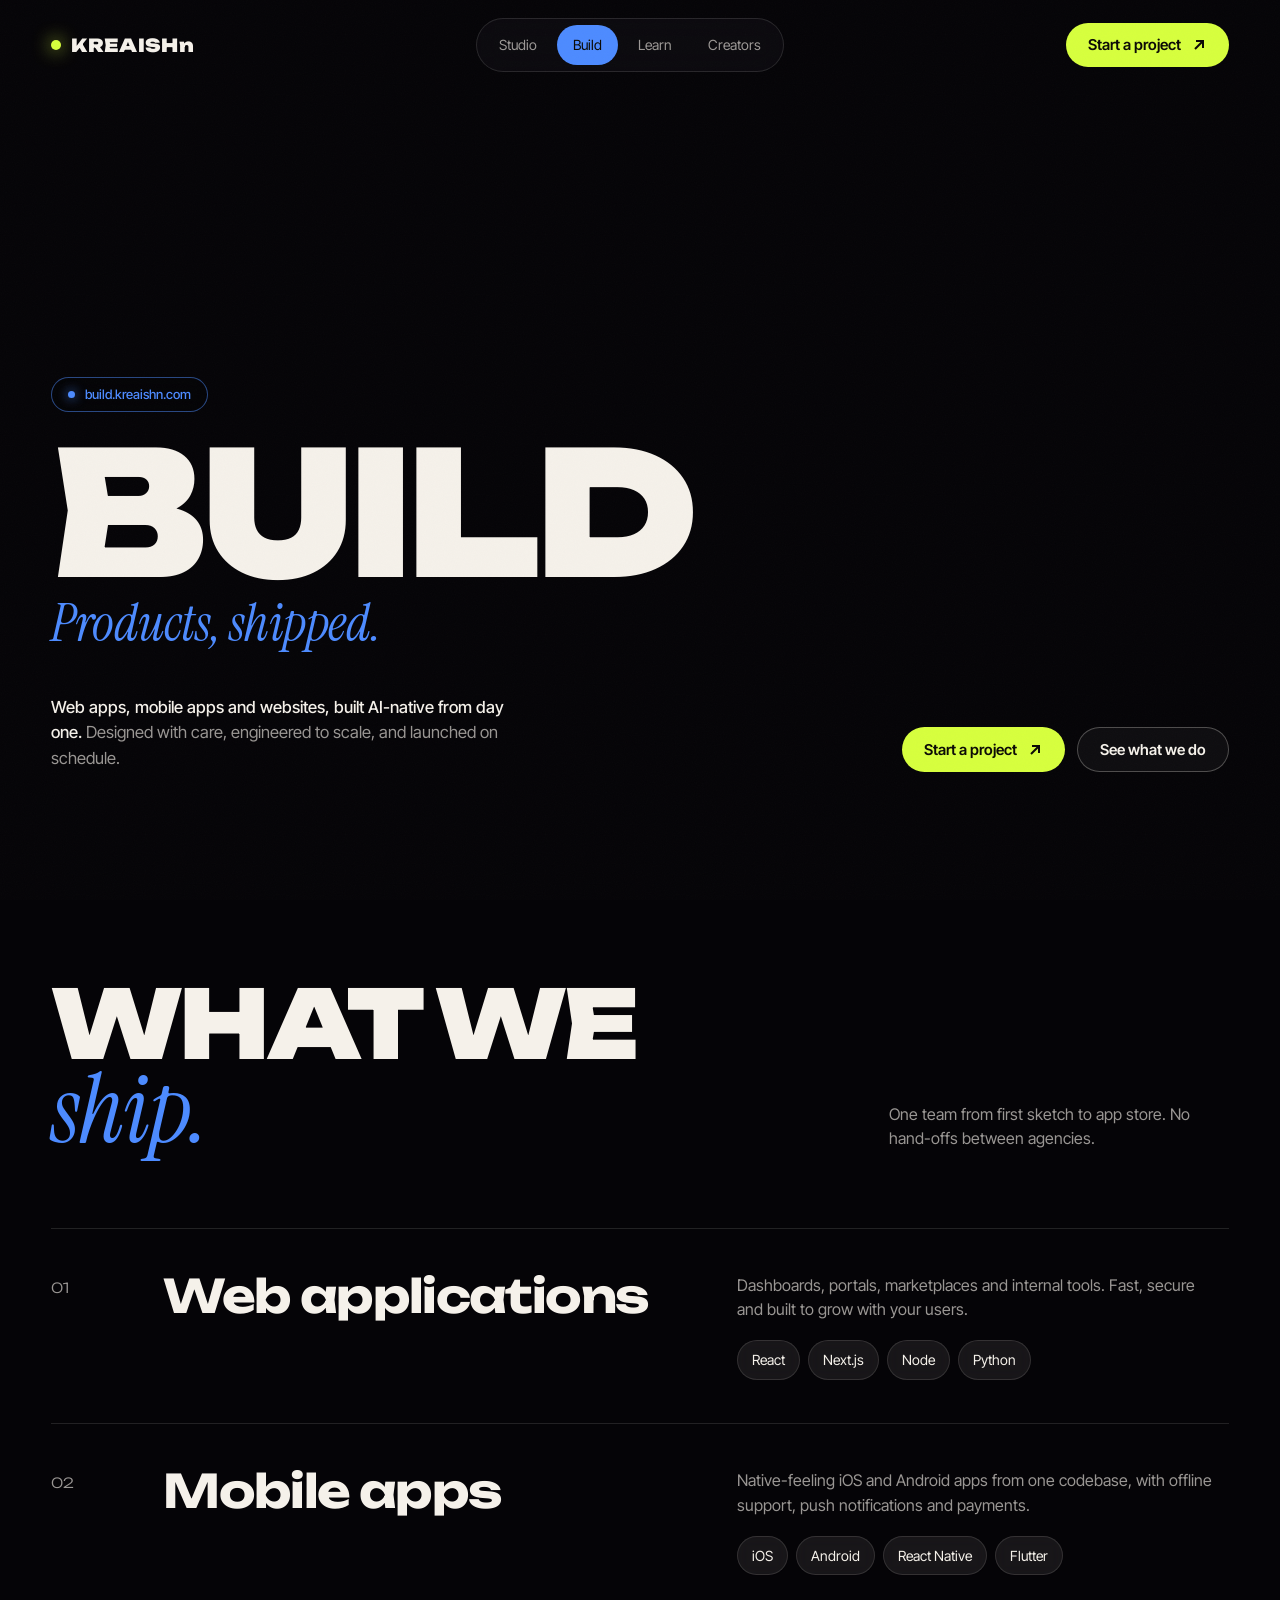
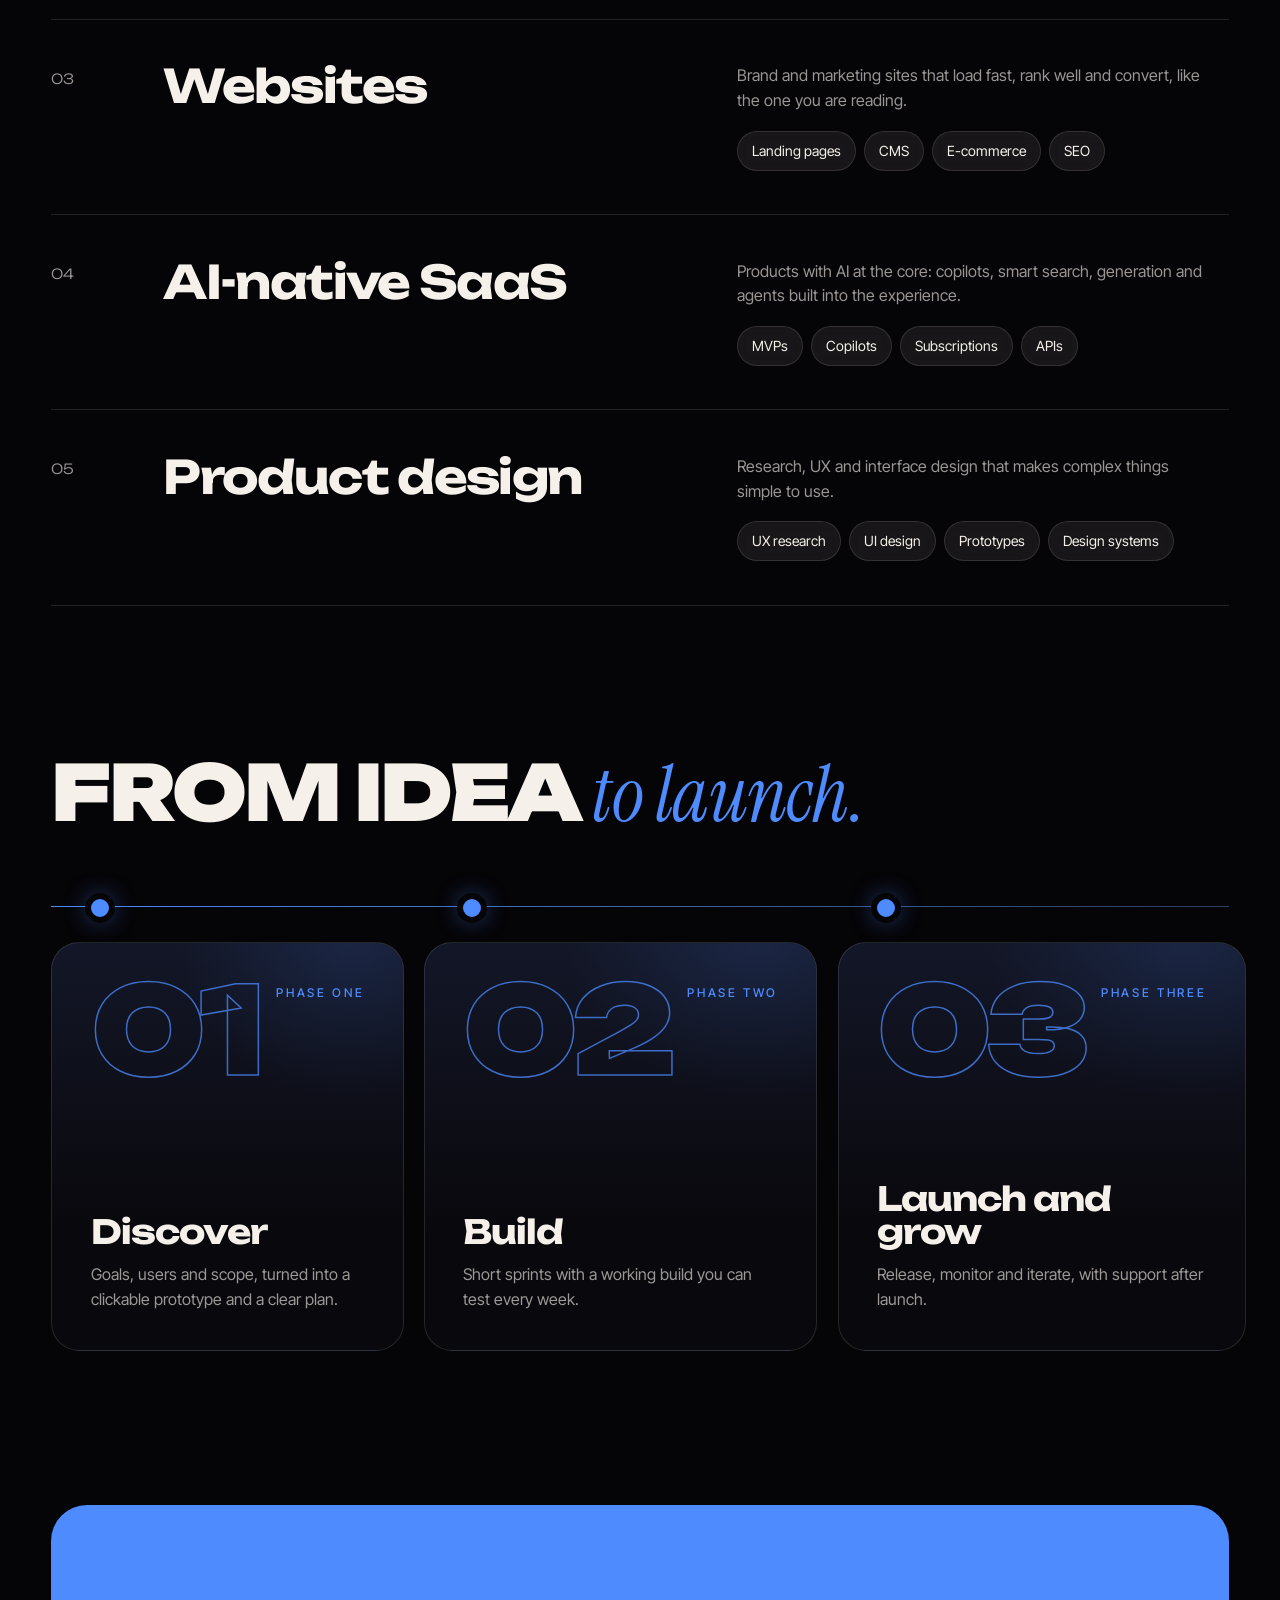
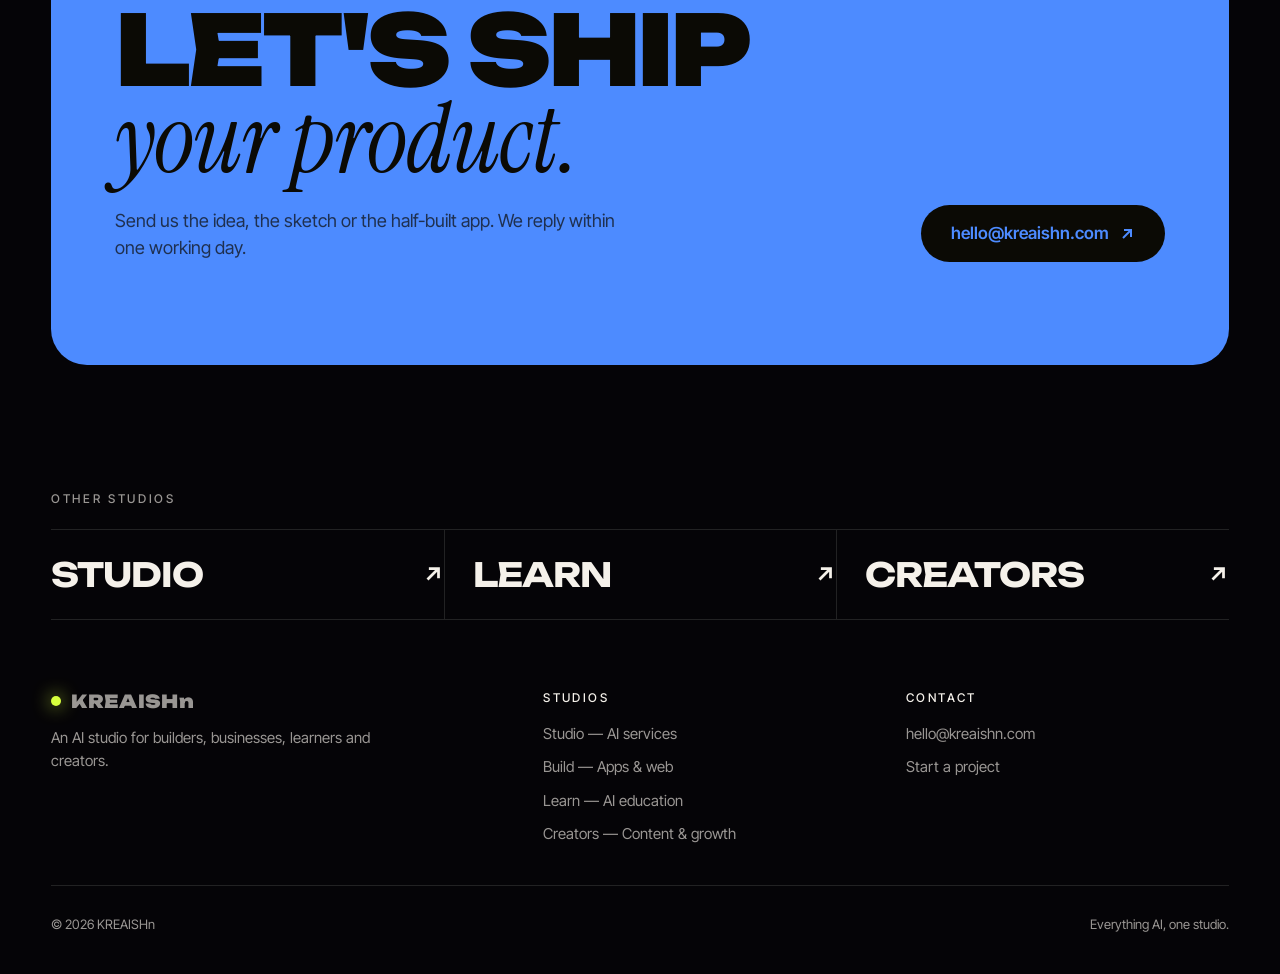
==== commit 7971cc7f: "Build card and Build page hero: chrome android robot video; left shade on inner-page heroes for titl" ====
--- a/build.html
+++ b/build.html
@@ -20,7 +20,7 @@
 
 <main>
   <section class="page-hero">
-    <video autoplay muted loop playsinline aria-hidden="true" src="https://d8j0ntlcm91z4.cloudfront.net/user_38xzZboKViGWJOttwIXH07lWA1P/hf_20260505_101331_74f9b798-3f00-4e86-8a01-377aa16ffeaa.mp4"></video>
+    <video autoplay muted loop playsinline aria-hidden="true" src="https://d8j0ntlcm91z4.cloudfront.net/user_38xzZboKViGWJOttwIXH07lWA1P/hf_20260601_110537_3a579fa0-7bbc-4d94-9d25-0e816c7840f5.mp4"></video>
     <span class="crumb">build.kreaishn.com</span>
     <h1 class="display"><span class="line"><span>Build</span></span><span class="serif">Products, shipped.</span></h1>
     <div class="hero-foot">
--- a/styles.css
+++ b/styles.css
@@ -4,11 +4,17 @@
   --ink: #F5F1EA;
   --mute: rgba(245, 241, 234, .62);
   --line: rgba(245, 241, 234, .12);
-  --accent: #E6D5BC; /* soft warm sand */
+  --accent: #D7FF3D;
   --studio: #A58BFF;
   --build: #4D8BFF;
   --learn: #FFB547;
   --creators: #FF5FA2;
+  /* hero AI gradient hues, sampled from the violet-pink dune video */
+  --lilac: #D9A3FF;
+  --lavender: #C3B4FF;
+  --rose: #FF8FB8;
+  --peach: #FFC2A8;
+  --periwinkle: #8E9BFF;
   --ease: cubic-bezier(.22, 1, .36, 1);
   --pad: clamp(20px, 4vw, 56px);
 }
@@ -147,7 +153,7 @@
 .nav ul a[aria-current="page"] { color: #0B0A05; background: var(--c); }
 .page-hero { position: relative; min-height: 92svh; display: flex; flex-direction: column; justify-content: flex-end; padding: 150px var(--pad) 56px; overflow: hidden; isolation: isolate; }
 .page-hero video { position: absolute; inset: 0; width: 100%; height: 100%; object-fit: cover; z-index: -2; }
-.page-hero::after { content: ""; position: absolute; inset: 0; z-index: -1; background: linear-gradient(180deg, rgba(5, 4, 7, .6) 0%, rgba(5, 4, 7, .05) 35%, rgba(5, 4, 7, .45) 65%, #050407 100%); }
+.page-hero::after { content: ""; position: absolute; inset: 0; z-index: -1; background: linear-gradient(90deg, rgba(5, 4, 7, .7) 0%, rgba(5, 4, 7, .35) 40%, transparent 65%), linear-gradient(180deg, rgba(5, 4, 7, .6) 0%, rgba(5, 4, 7, .05) 35%, rgba(5, 4, 7, .45) 65%, #050407 100%); } /* left shade keeps the title readable on light footage */
 .crumb { display: inline-flex; align-items: center; gap: 10px; margin-bottom: 24px; font: 500 13px/1 "Inter Tight", sans-serif; padding: 10px 16px; border-radius: 999px; background: rgba(5, 4, 7, .5); backdrop-filter: blur(10px); border: 1px solid color-mix(in srgb, var(--c) 50%, transparent); color: var(--c); align-self: flex-start; }
 .crumb::before { content: ""; width: 7px; height: 7px; border-radius: 50%; background: var(--c); box-shadow: 0 0 12px var(--c); }
 .page-hero h1 { font-size: clamp(44px, 13.5vw, 240px); }
@@ -244,12 +250,19 @@
 
 /* ===== HOMEPAGE SCROLL EFFECTS ===== */
 .progress { position: fixed; top: 0; left: 0; right: 0; z-index: 60; height: 2px; background: var(--accent); transform-origin: left; transform: scaleX(var(--sp, 0)); box-shadow: 0 0 12px var(--accent); }
-.hero video { transform: scale(calc(1.05 + var(--hp, 0) * .18)); translate: calc(var(--px, 0) * -14px) calc(var(--py, 0) * -10px); }
-.hero h1 { transform: translateY(calc(var(--hp, 0) * -12vh)); opacity: calc(1 - var(--hp, 0) * 1.1); filter: blur(calc(var(--hp, 0) * 8px)); }
-/* lines split apart on scroll and drift with the pointer */
-.hero h1 .line:nth-child(1) { translate: calc(var(--hp, 0) * -22vw + var(--px, 0) * -18px) calc(var(--py, 0) * -8px); }
-.hero h1 .line:nth-child(2) { translate: calc(var(--hp, 0) * 22vw + var(--px, 0) * 18px) calc(var(--py, 0) * 8px); }
+/* scrolling out of the hero: the video darkens while the headline's letters take the video's colours and explode (main.js) */
+.hero video { transform: scale(calc(1.05 + var(--hp, 0) * .12)); translate: calc(var(--px, 0) * -14px) calc(var(--py, 0) * -10px); opacity: calc(.9 - var(--dim, 0) * .82); } /* --dim eases in fast from the first pixel of scroll */
+.hero h1 .line:nth-child(1) { translate: calc(var(--px, 0) * -18px) calc(var(--py, 0) * -8px); }
+.hero h1 .line:nth-child(2) { translate: calc(var(--px, 0) * 18px) calc(var(--py, 0) * 8px); }
+.hero h1.boom .line { overflow: visible; } /* drop the entrance mask once letters start flying */
+.hero h1 .word { display: inline-block; white-space: nowrap; }
+.hero h1 .ch { display: inline-block; will-change: transform, opacity; margin-right: -.01em; } /* makes up for kerning lost when letters are split */
 .hero-foot { translate: 0 calc(var(--hp, 0) * -6vh); }
+/* pinned hero: ~2 screens of scroll play the burst + AI zoom-and-dive before the next section can arrive */
+.hero-runway { height: 300vh; }
+.hero-runway .hero { position: sticky; top: 0; height: 100svh; min-height: 0; }
+.ai-flash { position: absolute; inset: 0; z-index: 3; pointer-events: none; opacity: 0; background: var(--bg); } /* the dive ends in black so the star explosion pops */
+.hero-foot > *, .badge { opacity: calc(1 - var(--hp, 0) * 6); } /* copy and badge clear out at the start of the burst */
 .track { will-change: transform; }
 .worlds { overflow-x: clip; }
 .drift { display: inline-block; will-change: translate; }
@@ -265,6 +278,8 @@
 @media (prefers-reduced-motion: reduce) {
   .hero video, .hero h1 { transform: none; opacity: 1; filter: none; translate: none; }
   .hero h1 .line { translate: none; }
+  .hero-runway { height: auto; }
+  .hero-runway .hero { position: relative; height: auto; min-height: 100svh; }
   .hero-foot, .drift { translate: none; }
 }
 
@@ -273,10 +288,34 @@
 .scrolled .nav::before { opacity: 1; }
 
 /* ===== FLASH LAYER ===== */
-/* iridescent shine on the hero's magic word */
-.shine { background: linear-gradient(100deg, var(--studio) 0%, var(--creators) 50%, var(--studio) 100%); background-size: 200% auto; -webkit-background-clip: text; background-clip: text; -webkit-text-fill-color: transparent; color: transparent; padding: 0 .1em 0 .02em; margin: 0 -.08em 0 -.02em; animation: shine 10s linear infinite; }
-.hero h1 .serif.shine { color: transparent; }
-@keyframes shine { from { background-position: 0% center; } to { background-position: -200% center; } }
+/* "AI,": soft three-colour gradient that fades to a new combo every 3s, with a light shimmer sweeping across
+   (registered colour properties are what make a gradient animatable) */
+@property --g1 { syntax: "<color>"; inherits: false; initial-value: #A58BFF; }
+@property --g2 { syntax: "<color>"; inherits: false; initial-value: #D9A3FF; }
+@property --g3 { syntax: "<color>"; inherits: false; initial-value: #FF8FB8; }
+@property --ga { syntax: "<angle>"; inherits: false; initial-value: 115deg; }
+.shine {
+  --g1: var(--studio); --g2: var(--lilac); --g3: var(--rose);
+  --sheen: linear-gradient(105deg, transparent 45%, rgba(255, 255, 255, .35) 47.5%, #fff 50%, rgba(255, 255, 255, .35) 52.5%, transparent 55%);
+  background: var(--sheen), linear-gradient(var(--ga), var(--g1) 5%, var(--g2) 50%, var(--g3) 95%);
+  background: var(--sheen), linear-gradient(in oklch var(--ga), var(--g1) 5%, var(--g2) 50%, var(--g3) 95%);
+  background-size: 250% 100%, 100% 100%;
+  background-repeat: no-repeat;
+  -webkit-background-clip: text; background-clip: text; -webkit-text-fill-color: transparent; color: transparent;
+  padding: .04em .14em .26em; margin: -.04em -.14em -.26em; /* room for italic overhang + comma tail so the clipped gradient never cuts them */
+  filter: drop-shadow(0 0 22px color-mix(in srgb, var(--g2) 35%, transparent));
+  animation: ai-colors 15s ease-in-out infinite, ai-shimmer 3s ease-in-out infinite, ai-flow 4s ease-in-out infinite alternate;
+}
+@keyframes ai-colors {
+  0%, 14% { --g1: var(--studio); --g2: var(--lilac); --g3: var(--rose); }
+  20%, 34% { --g1: var(--lilac); --g2: var(--rose); --g3: var(--peach); }
+  40%, 54% { --g1: var(--periwinkle); --g2: var(--lavender); --g3: var(--lilac); }
+  60%, 74% { --g1: var(--rose); --g2: var(--peach); --g3: var(--lavender); }
+  80%, 94% { --g1: var(--lavender); --g2: var(--studio); --g3: var(--rose); }
+  100% { --g1: var(--studio); --g2: var(--lilac); --g3: var(--rose); }
+}
+@keyframes ai-flow { from { --ga: 80deg; } to { --ga: 170deg; } }
+@keyframes ai-shimmer { from { background-position: 160% 0, 0 0; } to { background-position: -60% 0, 0 0; } }
 ::selection { background: var(--accent); color: #0B0A05; -webkit-text-fill-color: #0B0A05; }
 
 /* cursor-following colour glow over the hero video */
@@ -306,7 +345,7 @@
 .tape-b { background: #120F18; transform: rotate(2deg); }
 .tape-b .track span { color: var(--k); }
 .tape-b .track span:nth-child(even) { color: transparent; -webkit-text-stroke: 1.2px var(--k); }
-.tape-a { position: relative; z-index: 2; margin-top: -40px; background: var(--accent); color: #0B0A05; border: 0; transform: rotate(-1.5deg); }
+.tape-a { position: relative; z-index: 2; margin-top: -40px; background: #E6D5BC; /* softer sand on the tape only */ color: #0B0A05; border: 0; transform: rotate(-1.5deg); }
 .tape-a .track span::after { color: #0B0A05; }
 .tape-a .track span:nth-child(even) { -webkit-text-stroke: 1.2px #0B0A05; }
 
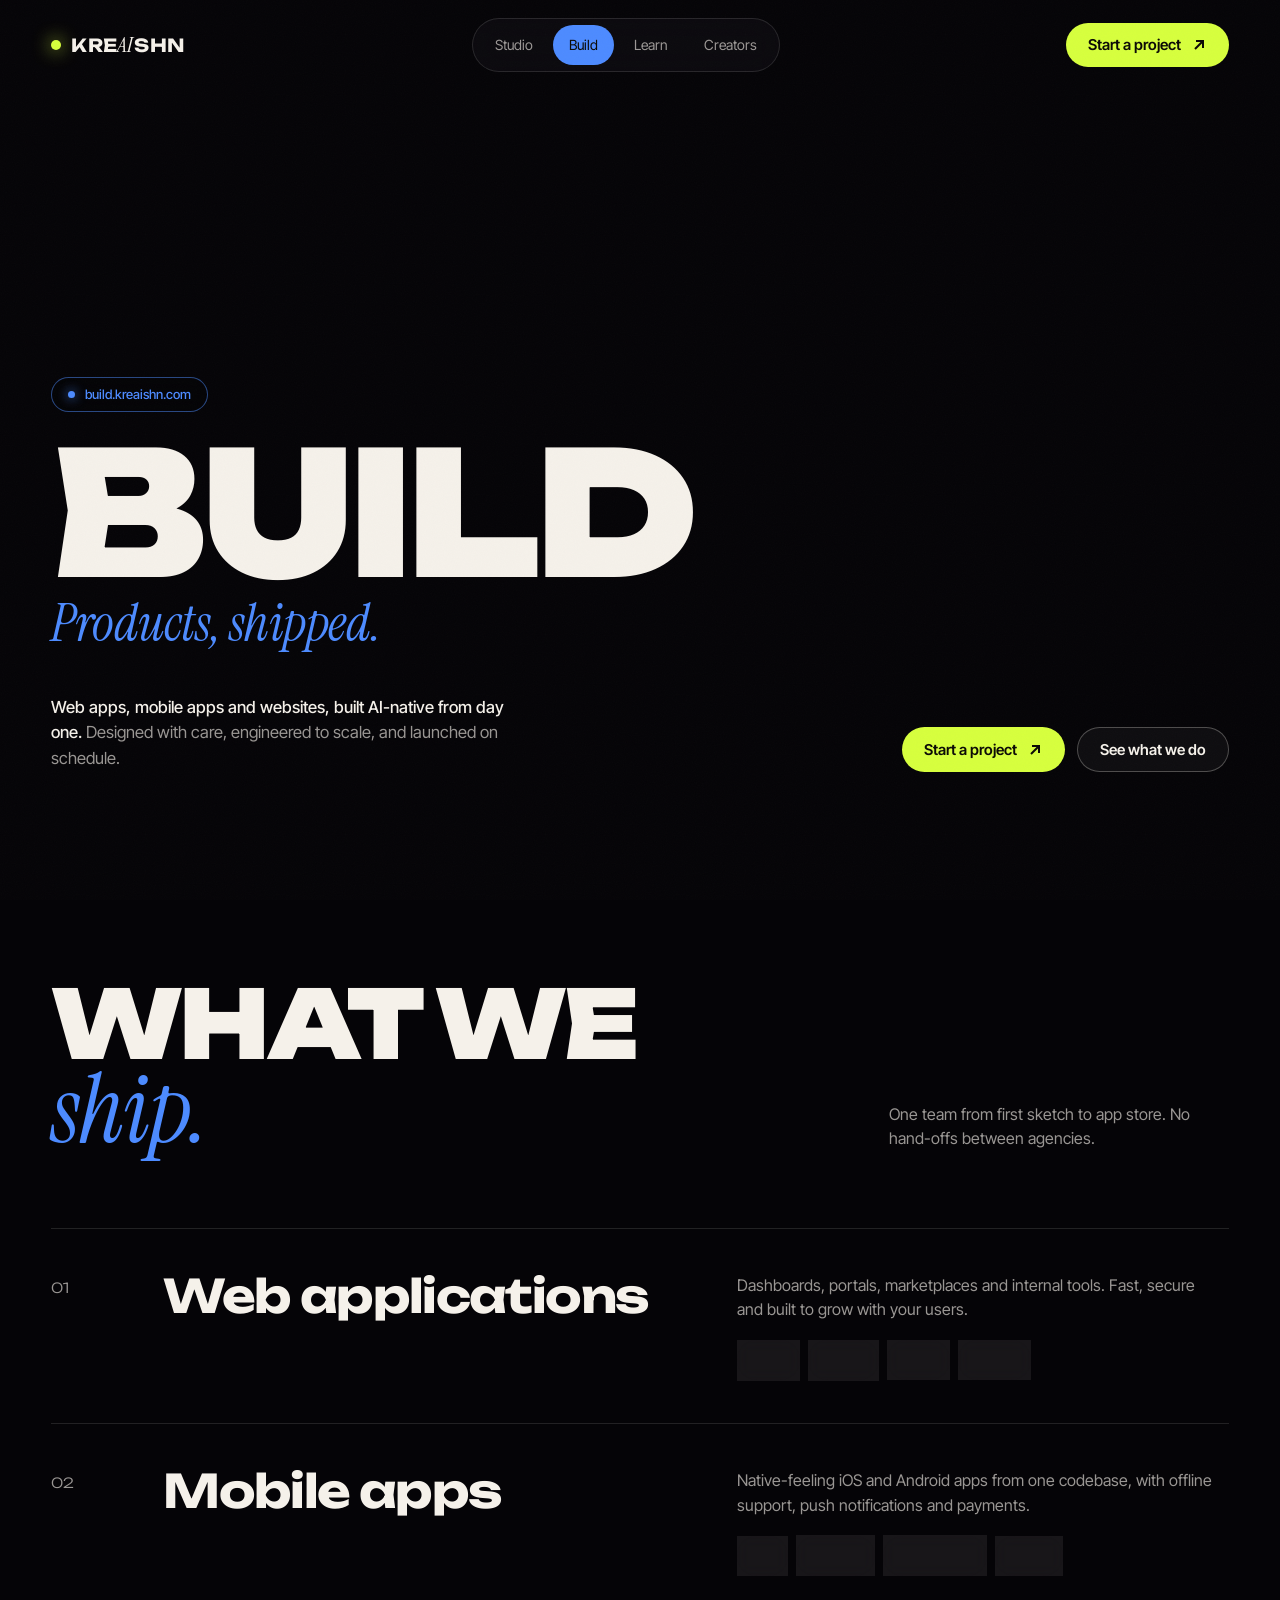
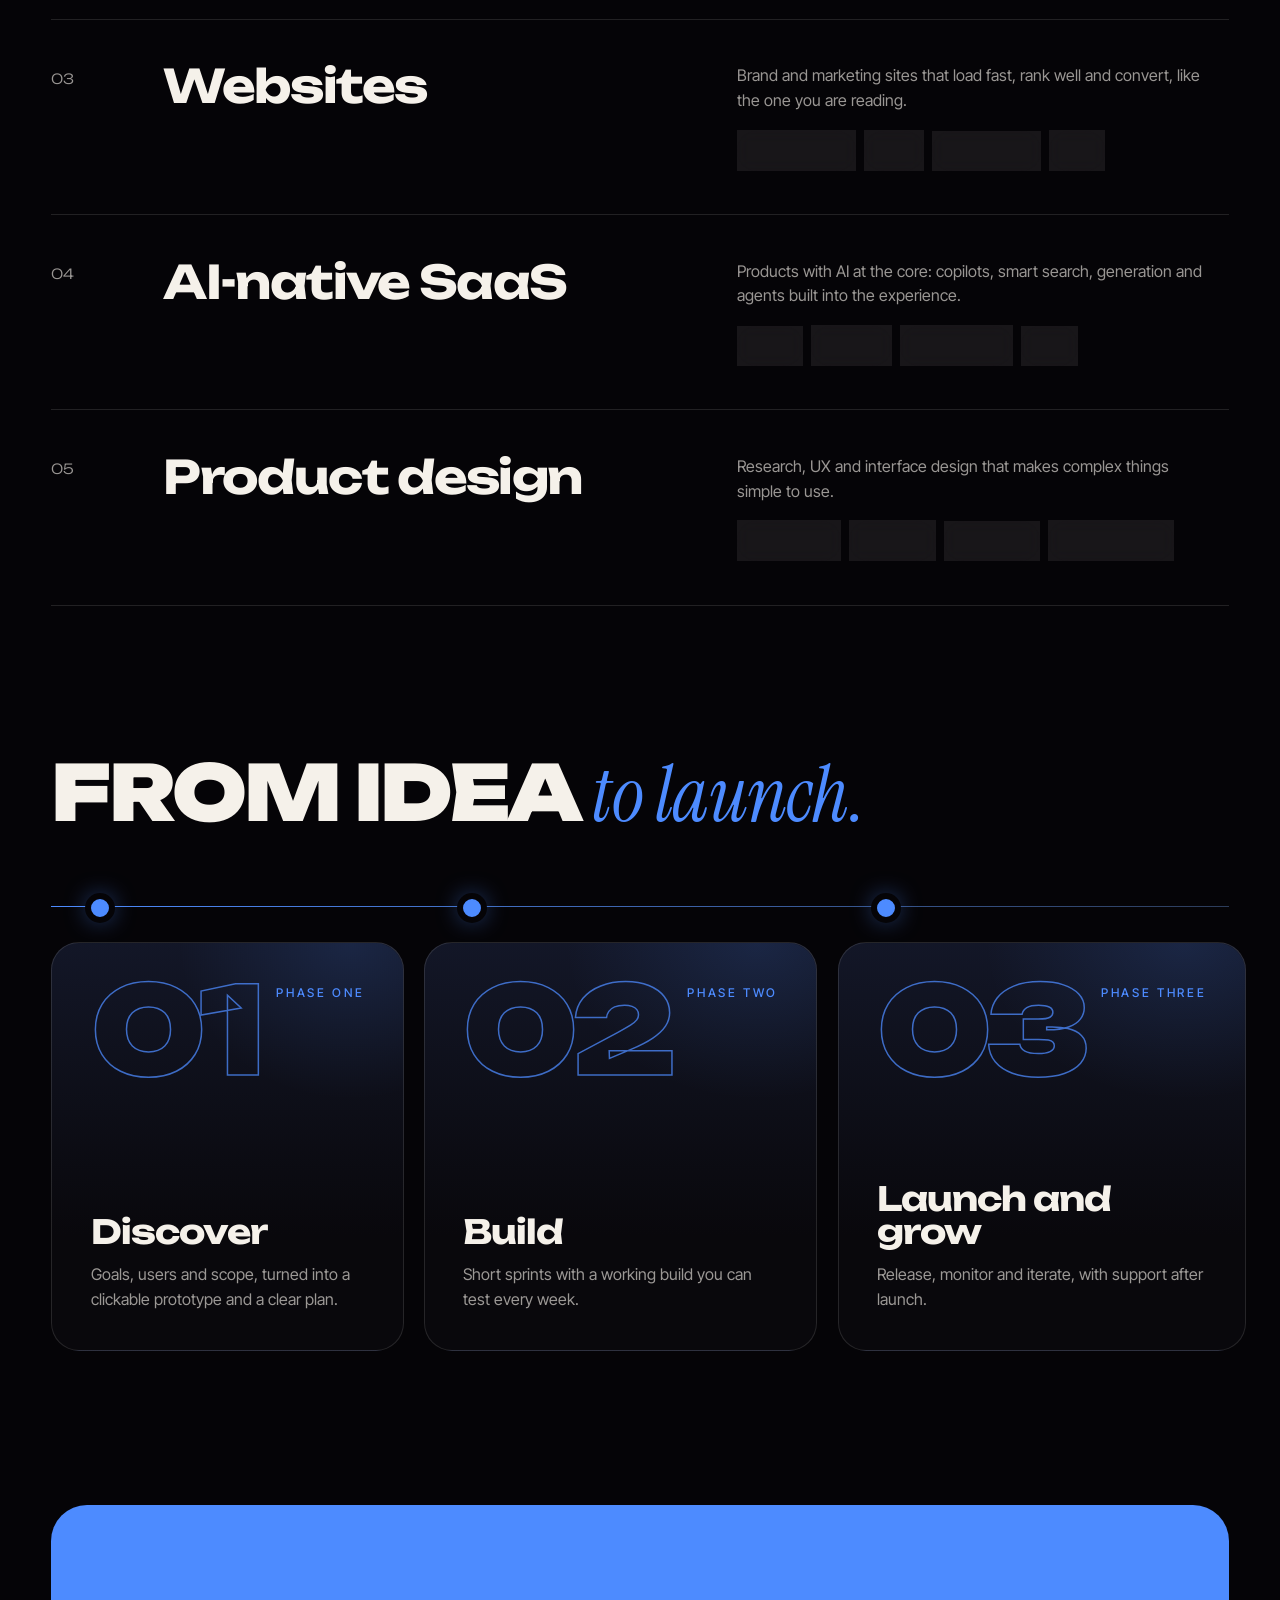
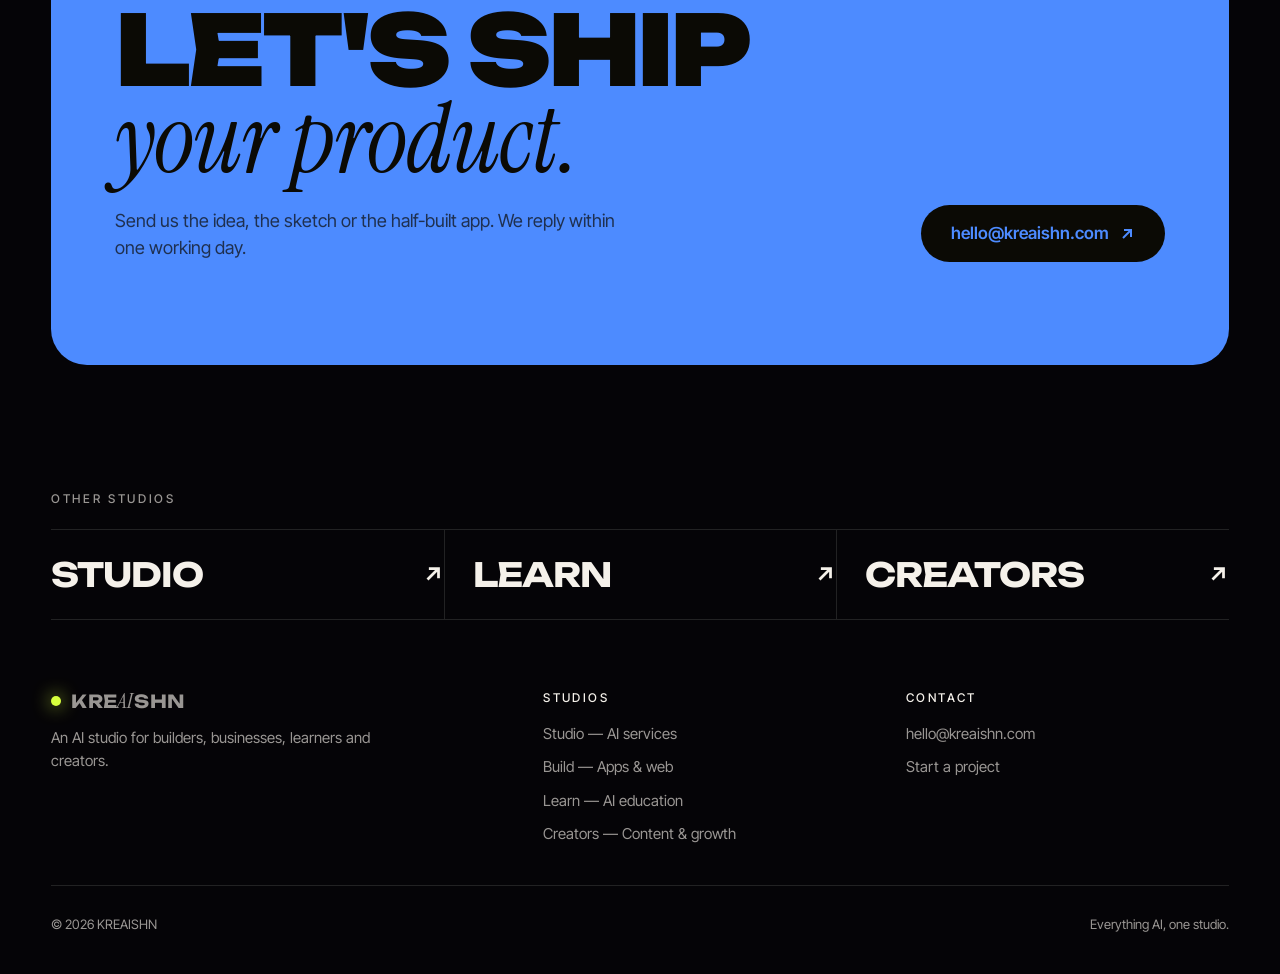
==== commit f7caaa1c: "Brand: KREAISHN with serif italic AI in logo and wordmark Co-Authored-By: Claude Opus 5.5 <noreply@a" ====
--- a/build.html
+++ b/build.html
@@ -3,8 +3,8 @@
 <head>
 <meta charset="utf-8">
 <meta name="viewport" content="width=device-width, initial-scale=1">
-<title>KREAISHn Build — Web and mobile apps</title>
-<meta name="description" content="KREAISHn Build: Products, shipped.">
+<title>KREAISHN Build — Web and mobile apps</title>
+<meta name="description" content="KREAISHN Build: Products, shipped.">
 <link rel="preconnect" href="https://fonts.googleapis.com">
 <link rel="preconnect" href="https://fonts.gstatic.com" crossorigin>
 <link href="https://fonts.googleapis.com/css2?family=Unbounded:wght@300;500;700;900&family=Inter+Tight:wght@400;500;600&family=Instrument+Serif:ital@1&display=swap" rel="stylesheet">
@@ -13,7 +13,7 @@
 <body style="--c:var(--build)">
 
 <header class="nav">
-  <a href="index.html" class="logo" aria-label="KREAISHn home"><i></i>KREAISHn</a>
+  <a href="index.html" class="logo" aria-label="KREAISHN home"><i></i><b>KRE<span class="serif">AI</span>SHN</b></a>
   <nav aria-label="Primary"><ul><li><a href="studio.html">Studio</a></li><li><a href="build.html" aria-current="page">Build</a></li><li><a href="learn.html">Learn</a></li><li><a href="creators.html">Creators</a></li></ul></nav>
   <a href="#contact" class="btn btn-accent">Start a project <svg viewBox="0 0 16 16" fill="none" stroke="currentColor" stroke-width="2" aria-hidden="true"><path d="M4 12 12 4M5 4h7v7"/></svg></a>
 </header>
@@ -66,7 +66,7 @@
 </main>
 
 <footer>
-  <div><a href="index.html" class="logo"><i></i>KREAISHn</a><p style="margin-top:16px;max-width:320px">An AI studio for builders, businesses, learners and creators.</p></div>
+  <div><a href="index.html" class="logo"><i></i><b>KRE<span class="serif">AI</span>SHN</b></a><p style="margin-top:16px;max-width:320px">An AI studio for builders, businesses, learners and creators.</p></div>
   <div><h4>Studios</h4><ul>
     <li><a href="studio.html">Studio — AI services</a></li>
     <li><a href="build.html">Build — Apps &amp; web</a></li>
@@ -77,7 +77,7 @@
     <li><a href="mailto:hello@kreaishn.com">hello@kreaishn.com</a></li>
     <li><a href="#contact">Start a project</a></li>
   </ul></div>
-  <div class="legal"><span>© <span id="yr">2026</span> KREAISHn</span><span>Everything AI, one studio.</span></div>
+  <div class="legal"><span>© <span id="yr">2026</span> KREAISHN</span><span>Everything AI, one studio.</span></div>
 </footer>
 
 <script src="main.js"></script>
--- a/styles.css
+++ b/styles.css
@@ -30,6 +30,7 @@
 .nav { position: fixed; inset: 18px var(--pad) auto; z-index: 50; display: flex; align-items: center; justify-content: space-between; gap: 16px; }
 .logo { font: 900 18px/1 "Unbounded", sans-serif; letter-spacing: .02em; display: flex; align-items: center; gap: 10px; }
 .logo i { width: 10px; height: 10px; border-radius: 50%; background: var(--accent); box-shadow: 0 0 18px var(--accent); }
+.logo .serif, .wordmark .mask .serif { font: italic 400 1.2em/0 "Instrument Serif", serif; letter-spacing: 0; padding-right: .04em; }
 .nav ul { display: flex; gap: 4px; list-style: none; padding: 6px; border-radius: 999px; background: rgba(20, 18, 26, .45); border: 1px solid var(--line); backdrop-filter: blur(16px); -webkit-backdrop-filter: blur(16px); }
 .nav ul a { display: block; padding: 9px 16px; border-radius: 999px; font-size: 14px; color: var(--mute); transition: color .3s, background .3s; }
 .nav ul a:hover { color: var(--ink); background: rgba(245, 241, 234, .08); }
@@ -73,9 +74,14 @@
 .section-head h2 { font-size: clamp(44px, 7.4vw, 128px); }
 .section-head h2 .serif { color: var(--accent); }
 .section-head p { max-width: 340px; color: var(--mute); }
-.grid { display: grid; grid-template-columns: repeat(2, 1fr); gap: clamp(14px, 1.6vw, 24px); }
+/* dealt deck: each card pins, the next slides over it, and the ones beneath shrink, dim and fan out (main.js) */
+.stack { position: relative; }
+.stack-hold { height: 40vh; } /* a real spacer (sticky cards cannot travel into padding) so the finished deck holds on screen for a beat */
+.stack-slot { position: sticky; top: 0; height: 92vh; display: flex; justify-content: center; align-items: flex-start; padding-top: clamp(84px, 12vh, 120px); }
+.stack .card { width: min(1120px, 100%); min-height: 0; height: clamp(440px, 70vh, 700px); top: calc(var(--i) * 24px); transform-origin: 50% 0; will-change: transform; box-shadow: 0 50px 90px -40px rgba(0, 0, 0, .9); }
+.card::before { content: ""; position: absolute; inset: 0; z-index: 1; border-radius: inherit; background: #050407; opacity: var(--dim, 0); pointer-events: none; }
 .card { --c: var(--studio); position: relative; min-height: clamp(520px, 52vw, 720px); border-radius: 28px; overflow: hidden; isolation: isolate; padding: clamp(24px, 2.6vw, 40px); display: flex; flex-direction: column; justify-content: space-between; border: 1px solid var(--line); background: #0D0B12; transition: transform .7s var(--ease), border-color .5s; }
-.card:hover { transform: translateY(-6px); border-color: color-mix(in srgb, var(--c) 60%, transparent); }
+.card:hover { border-color: color-mix(in srgb, var(--c) 60%, transparent); }
 /* taller than the card so the scroll parallax (translate) never shows an edge */
 .card video { position: absolute; left: 0; top: -8%; width: 100%; height: 116%; object-fit: cover; z-index: -2; opacity: .75; transform: scale(1.04); transition: opacity .7s, transform 1.4s var(--ease); }
 .card:hover video { opacity: 1; transform: scale(1); }
@@ -96,7 +102,7 @@
 .wordmark { position: relative; overflow: hidden; isolation: isolate; }
 .wordmark video { position: absolute; inset: 0; width: 100%; height: 100%; object-fit: cover; object-position: center 35%; z-index: -1; }
 .wordmark .mask { background: var(--bg); mix-blend-mode: multiply; padding: 2vw 0 1vw; }
-.wordmark .mask span { display: block; text-align: center; color: #fff; font: 900 14vw/.8 "Unbounded", sans-serif; letter-spacing: -.05em; white-space: nowrap; }
+.wordmark .mask > span { display: block; text-align: center; color: #fff; font: 900 14vw/.8 "Unbounded", sans-serif; letter-spacing: -.05em; white-space: nowrap; }
 
 /* HOW */
 .how { padding: clamp(96px, 12vw, 180px) var(--pad); }
@@ -130,7 +136,6 @@
   .hero-foot { grid-template-columns: 1fr; }
   .domains { text-align: left; }
   .section-head, .cta { grid-template-columns: 1fr; }
-  .grid { grid-template-columns: 1fr; }
   .steps { grid-template-columns: 1fr 1fr; }
   .step:nth-child(3) { padding-left: 0; border-left: 0; }
   footer { grid-template-columns: 1fr 1fr; }
@@ -140,7 +145,8 @@
   .nav .btn { padding: 11px 16px; font-size: 14px; }
   .steps { grid-template-columns: 1fr; }
   .step + .step { padding-left: 0; border-left: 0; border-top: 1px solid var(--line); margin-top: 32px; }
-  .card { min-height: 560px; border-radius: 22px; }
+  .card { border-radius: 22px; }
+  .stack .card { height: 68svh; top: calc(var(--i) * 14px); }
   .legal { flex-direction: column; gap: 8px; }
 }
 @media (prefers-reduced-motion: reduce) {
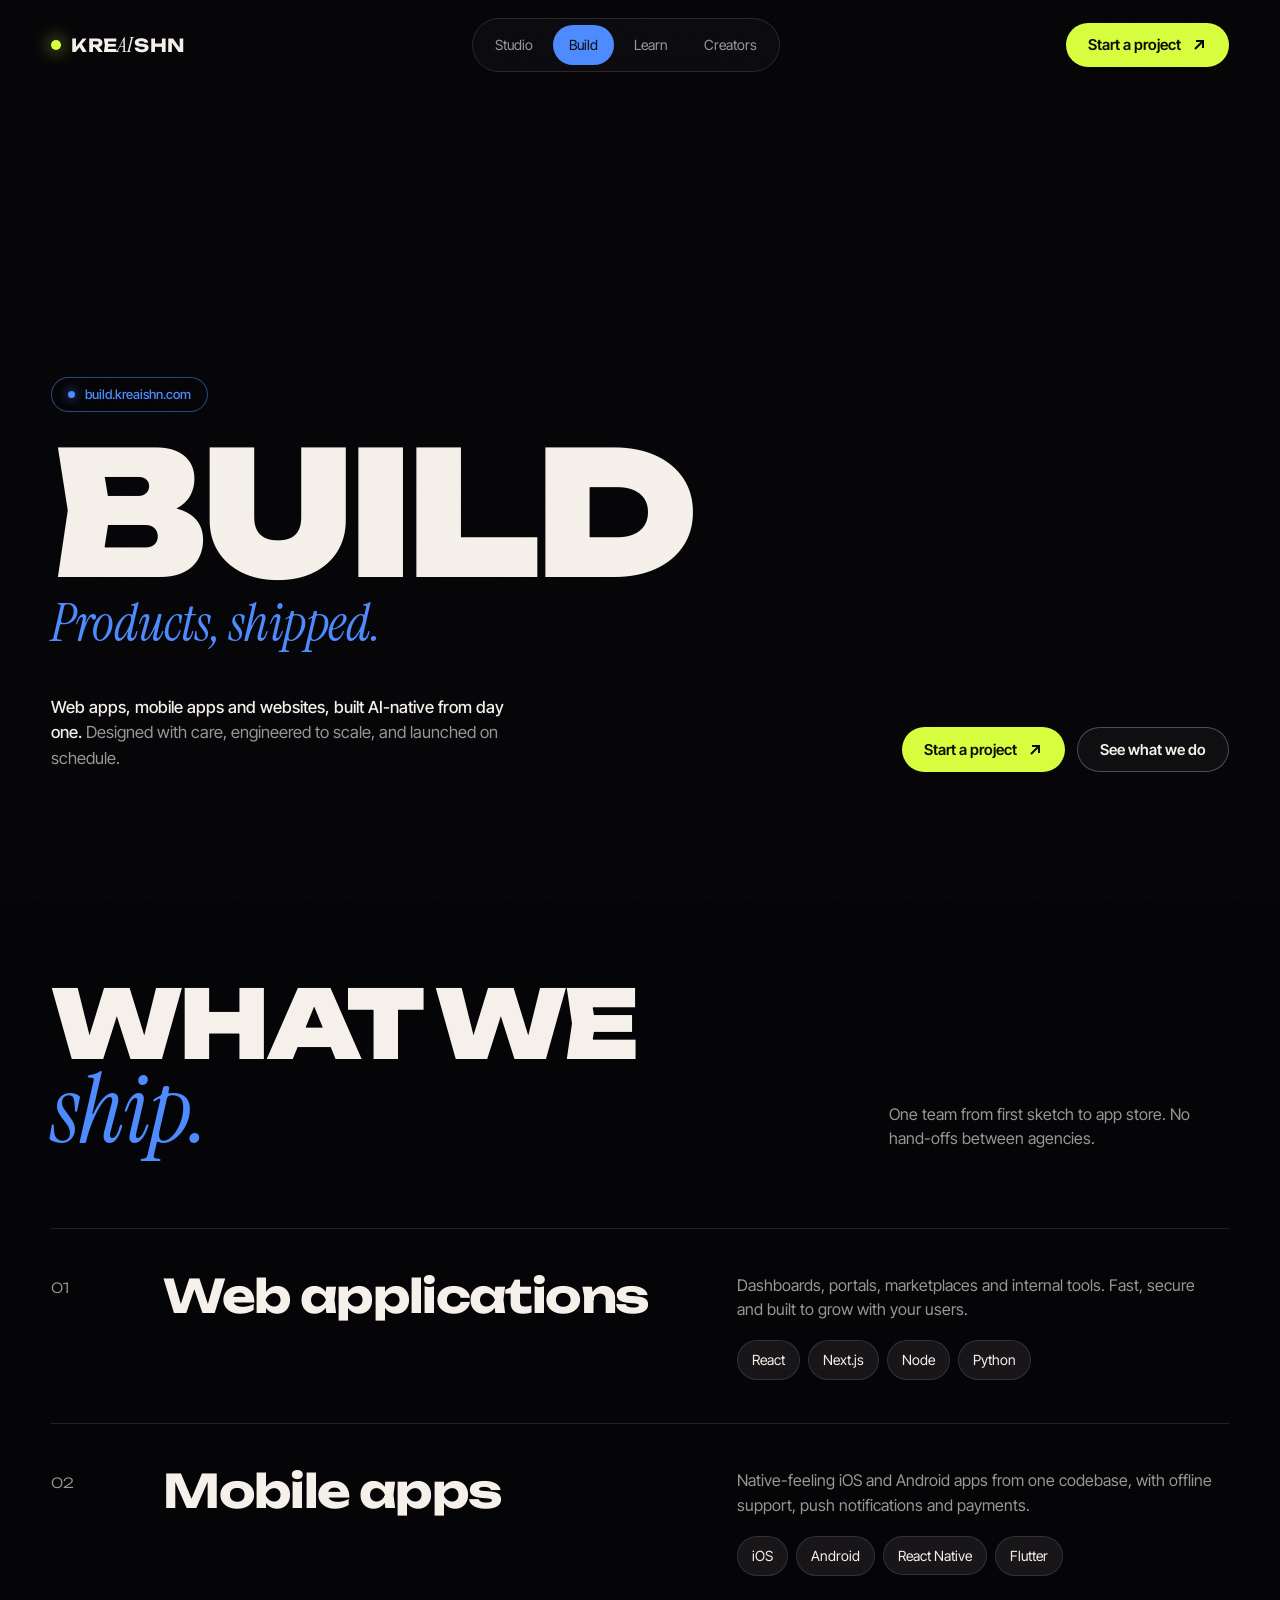
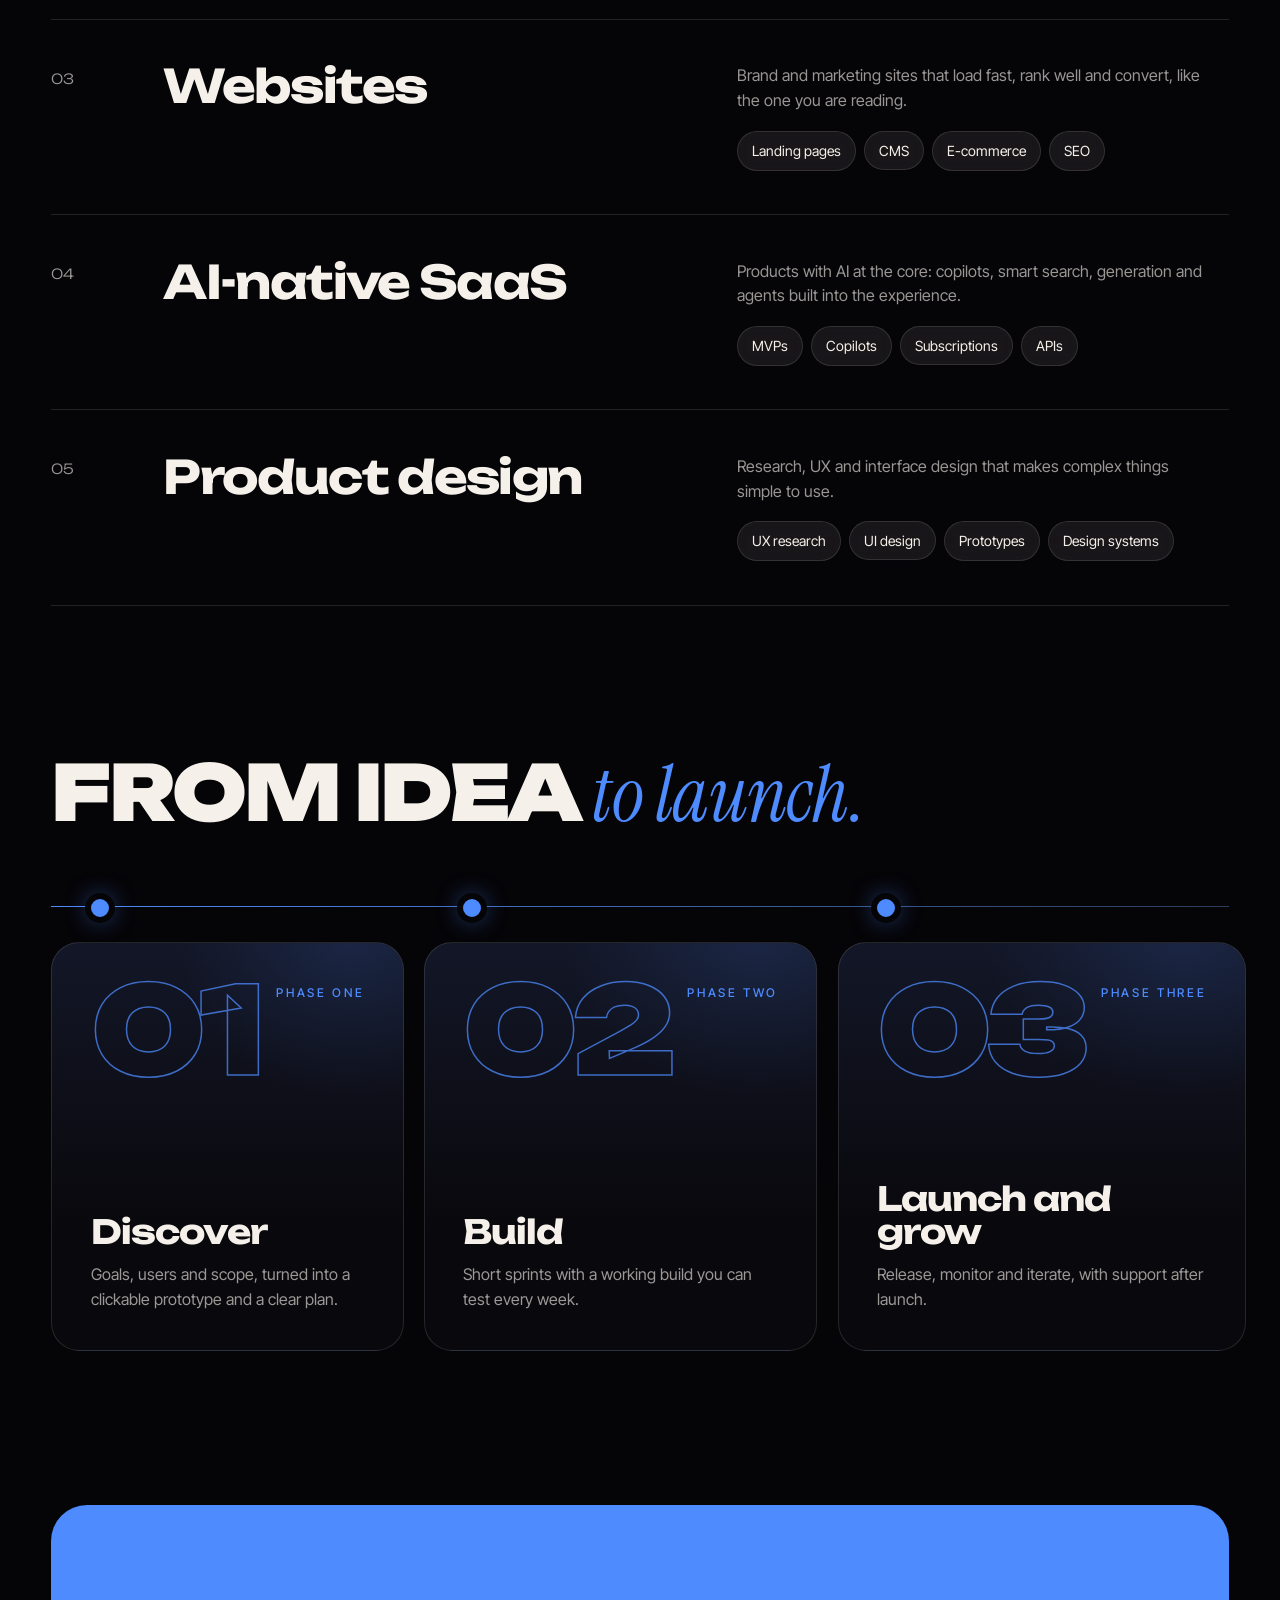
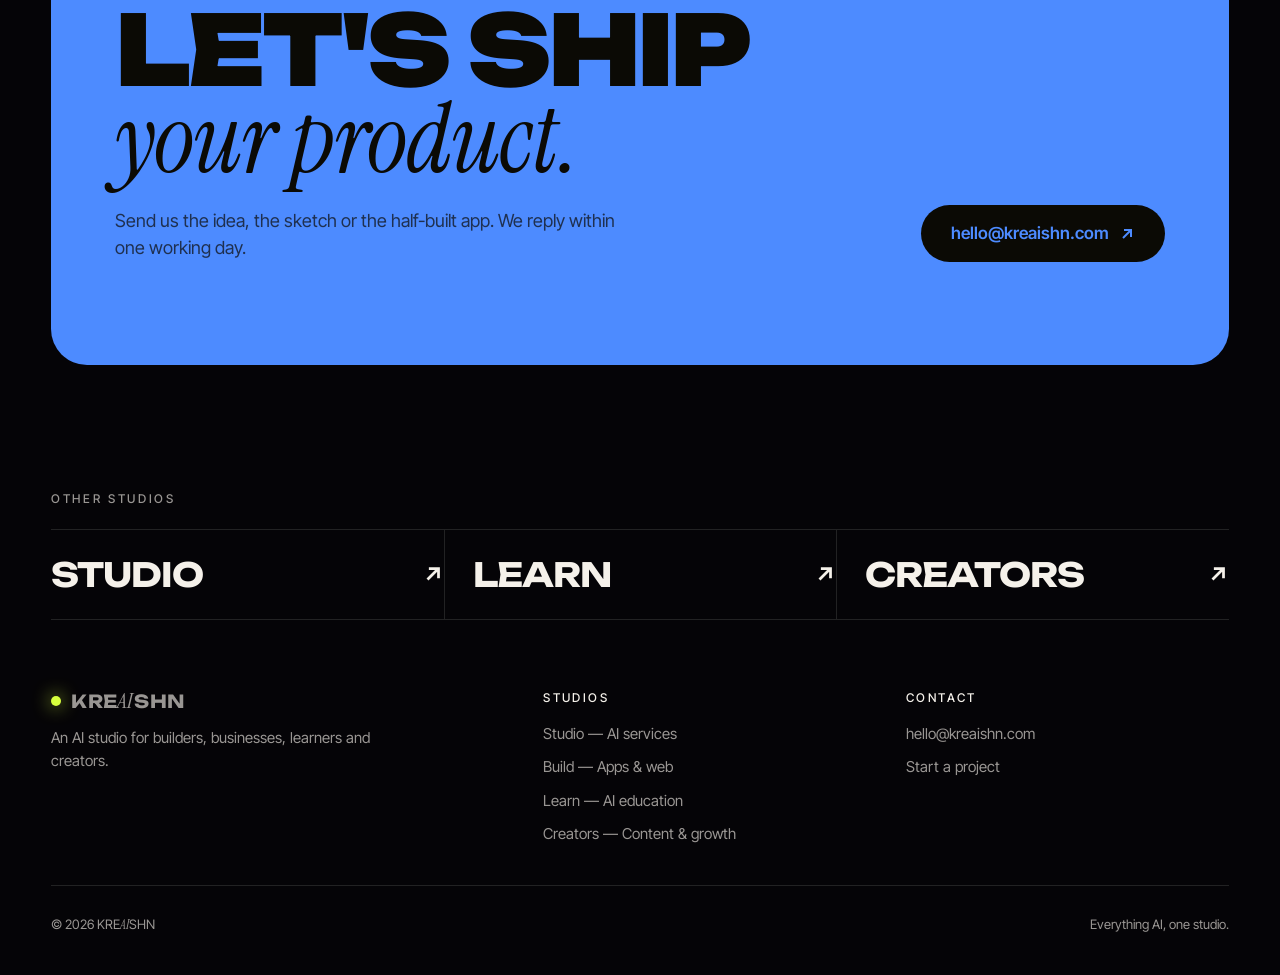
==== commit ebe0a9c2: "Italic AI in every visible KREAISHN Co-Authored-By: Claude Opus 5.5 <noreply@anthropic.com>" ====
--- a/build.html
+++ b/build.html
@@ -77,7 +77,7 @@
     <li><a href="mailto:hello@kreaishn.com">hello@kreaishn.com</a></li>
     <li><a href="#contact">Start a project</a></li>
   </ul></div>
-  <div class="legal"><span>© <span id="yr">2026</span> KREAISHN</span><span>Everything AI, one studio.</span></div>
+  <div class="legal"><span>© <span id="yr">2026</span> KRE<span class="serif">AI</span>SHN</span><span>Everything AI, one studio.</span></div>
 </footer>
 
 <script src="main.js"></script>
